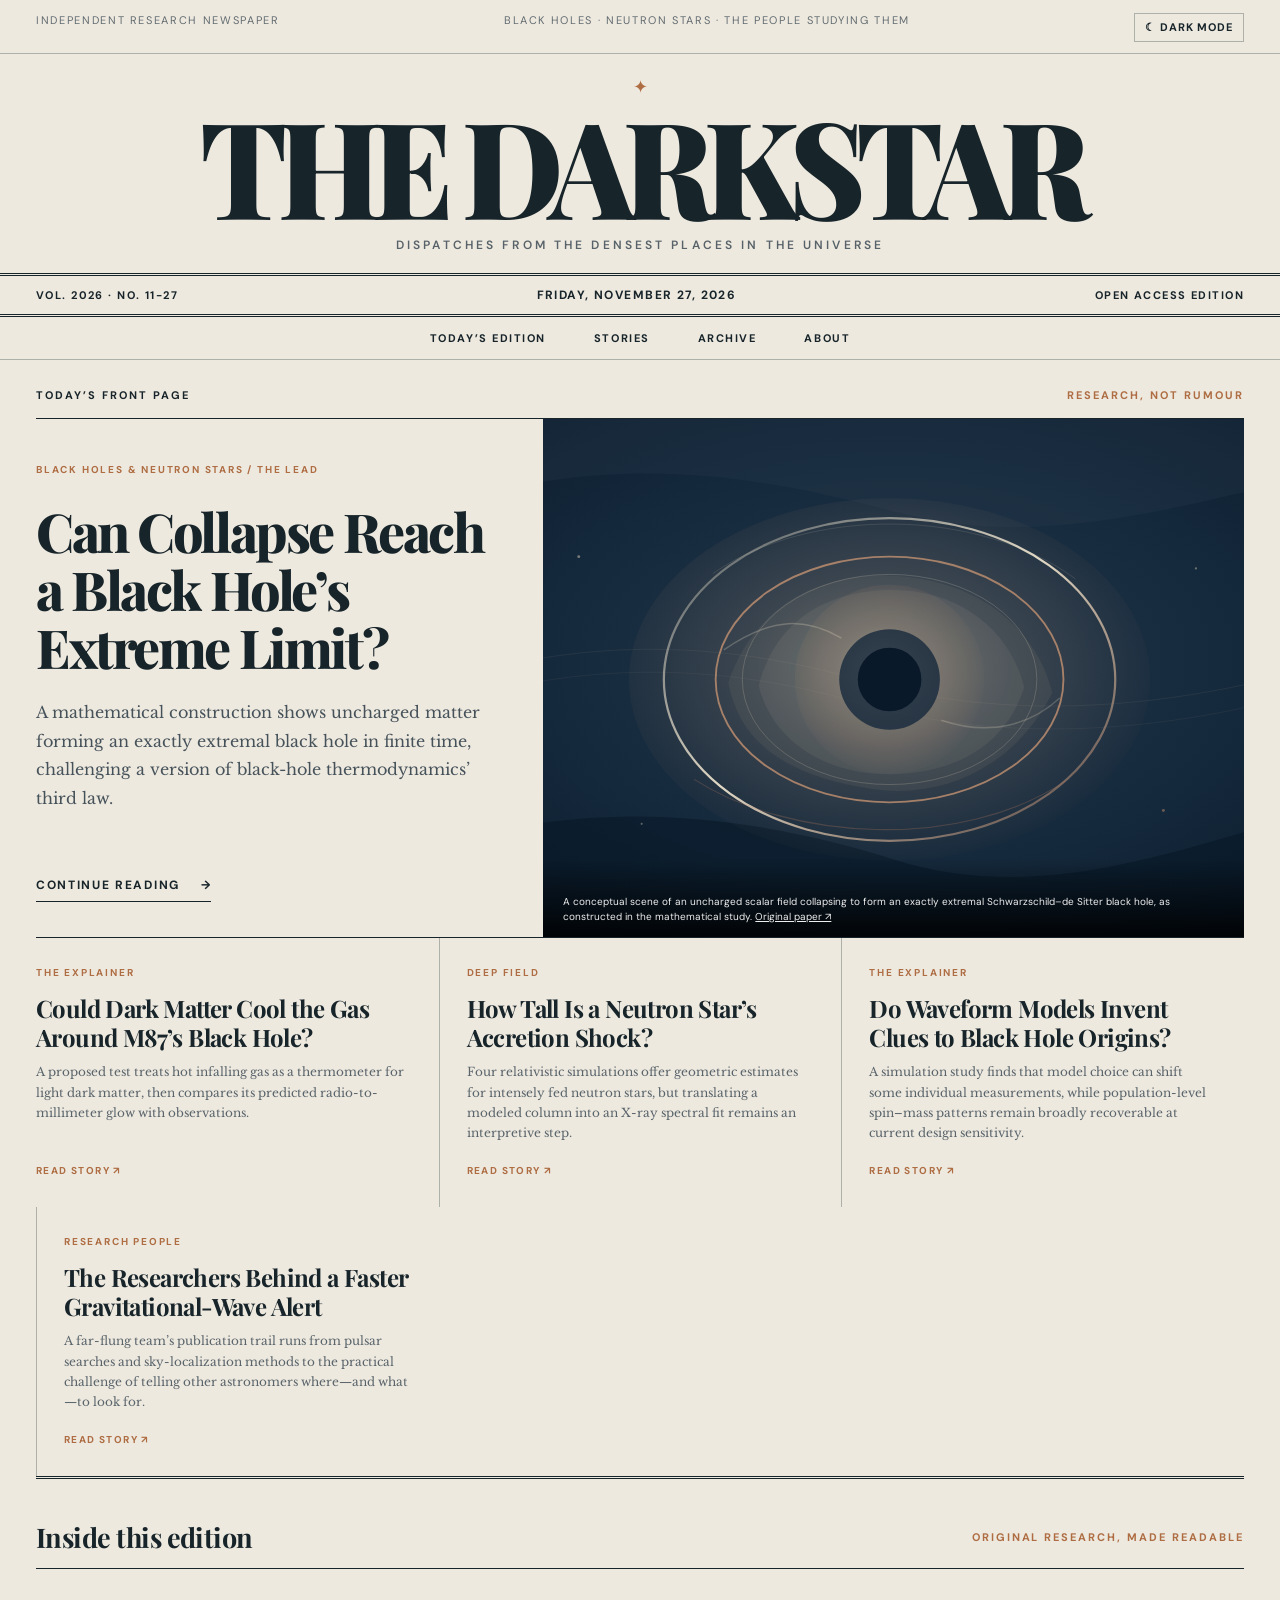
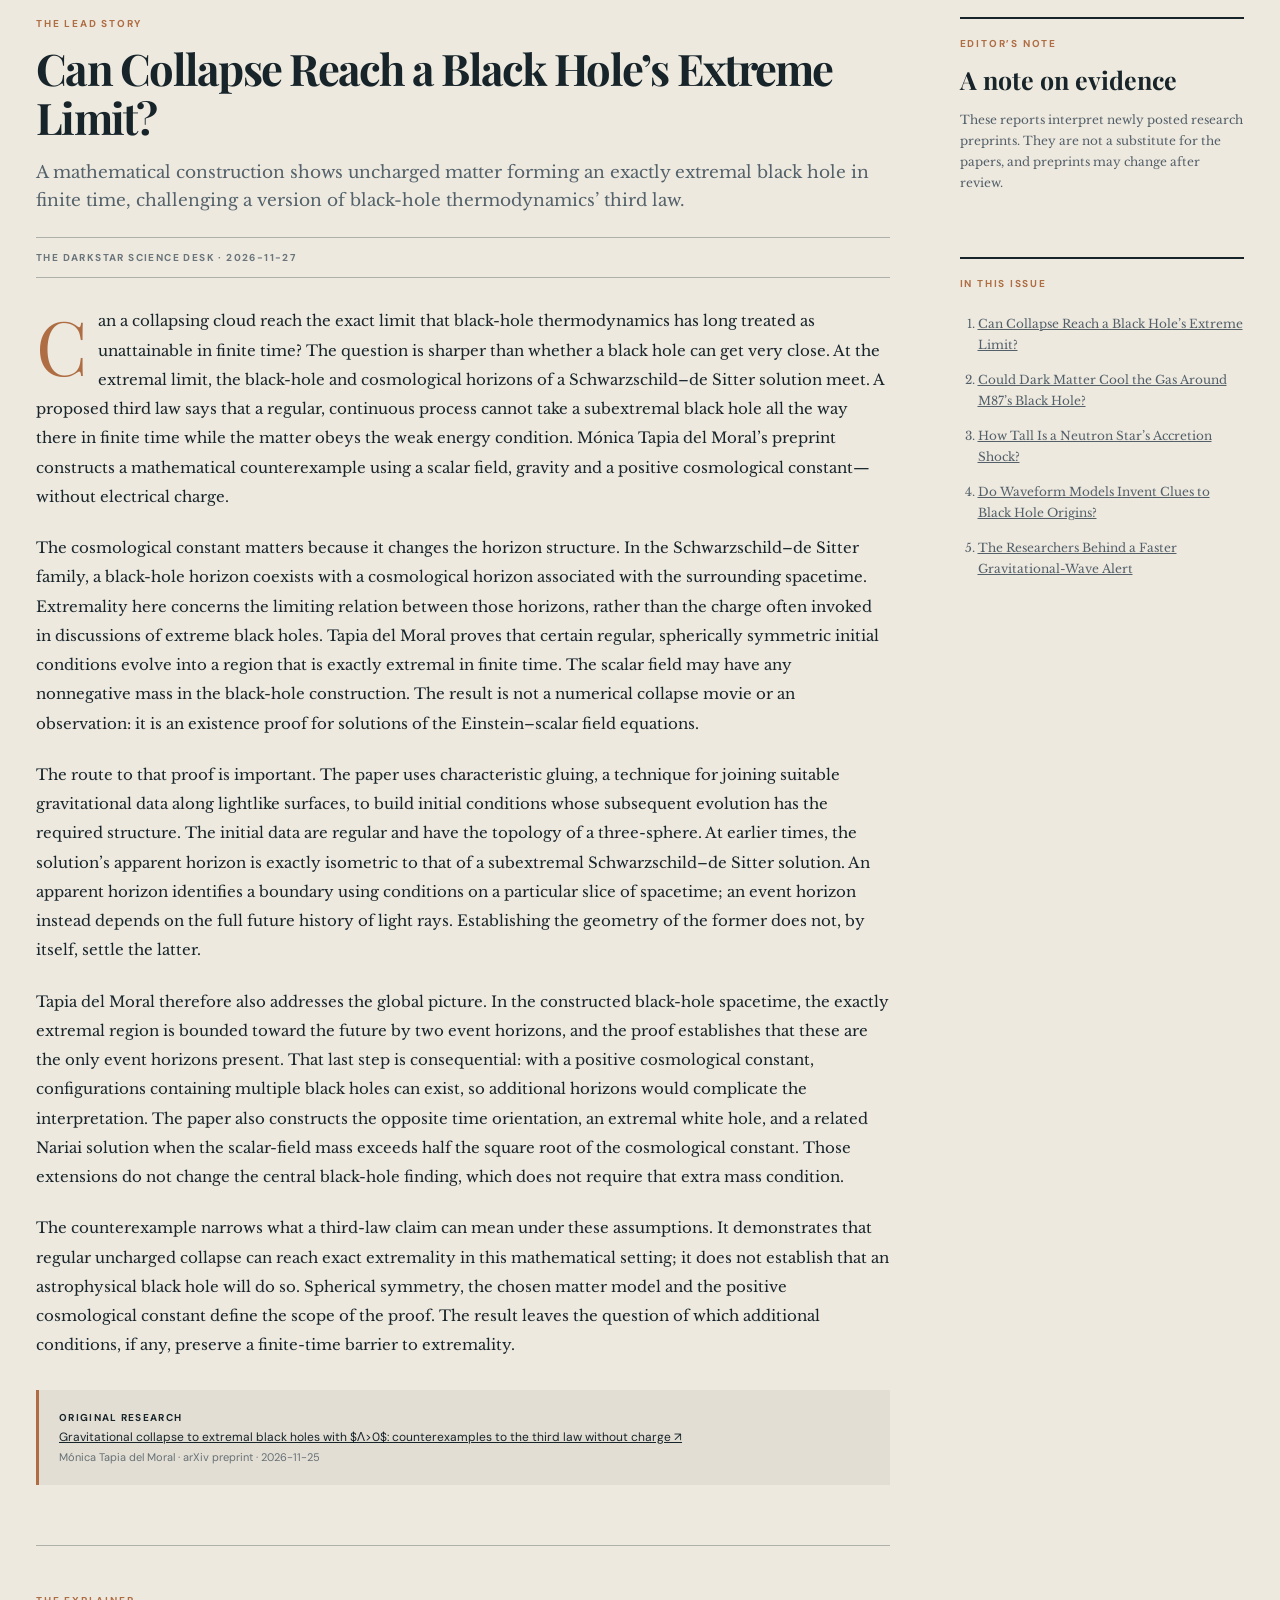
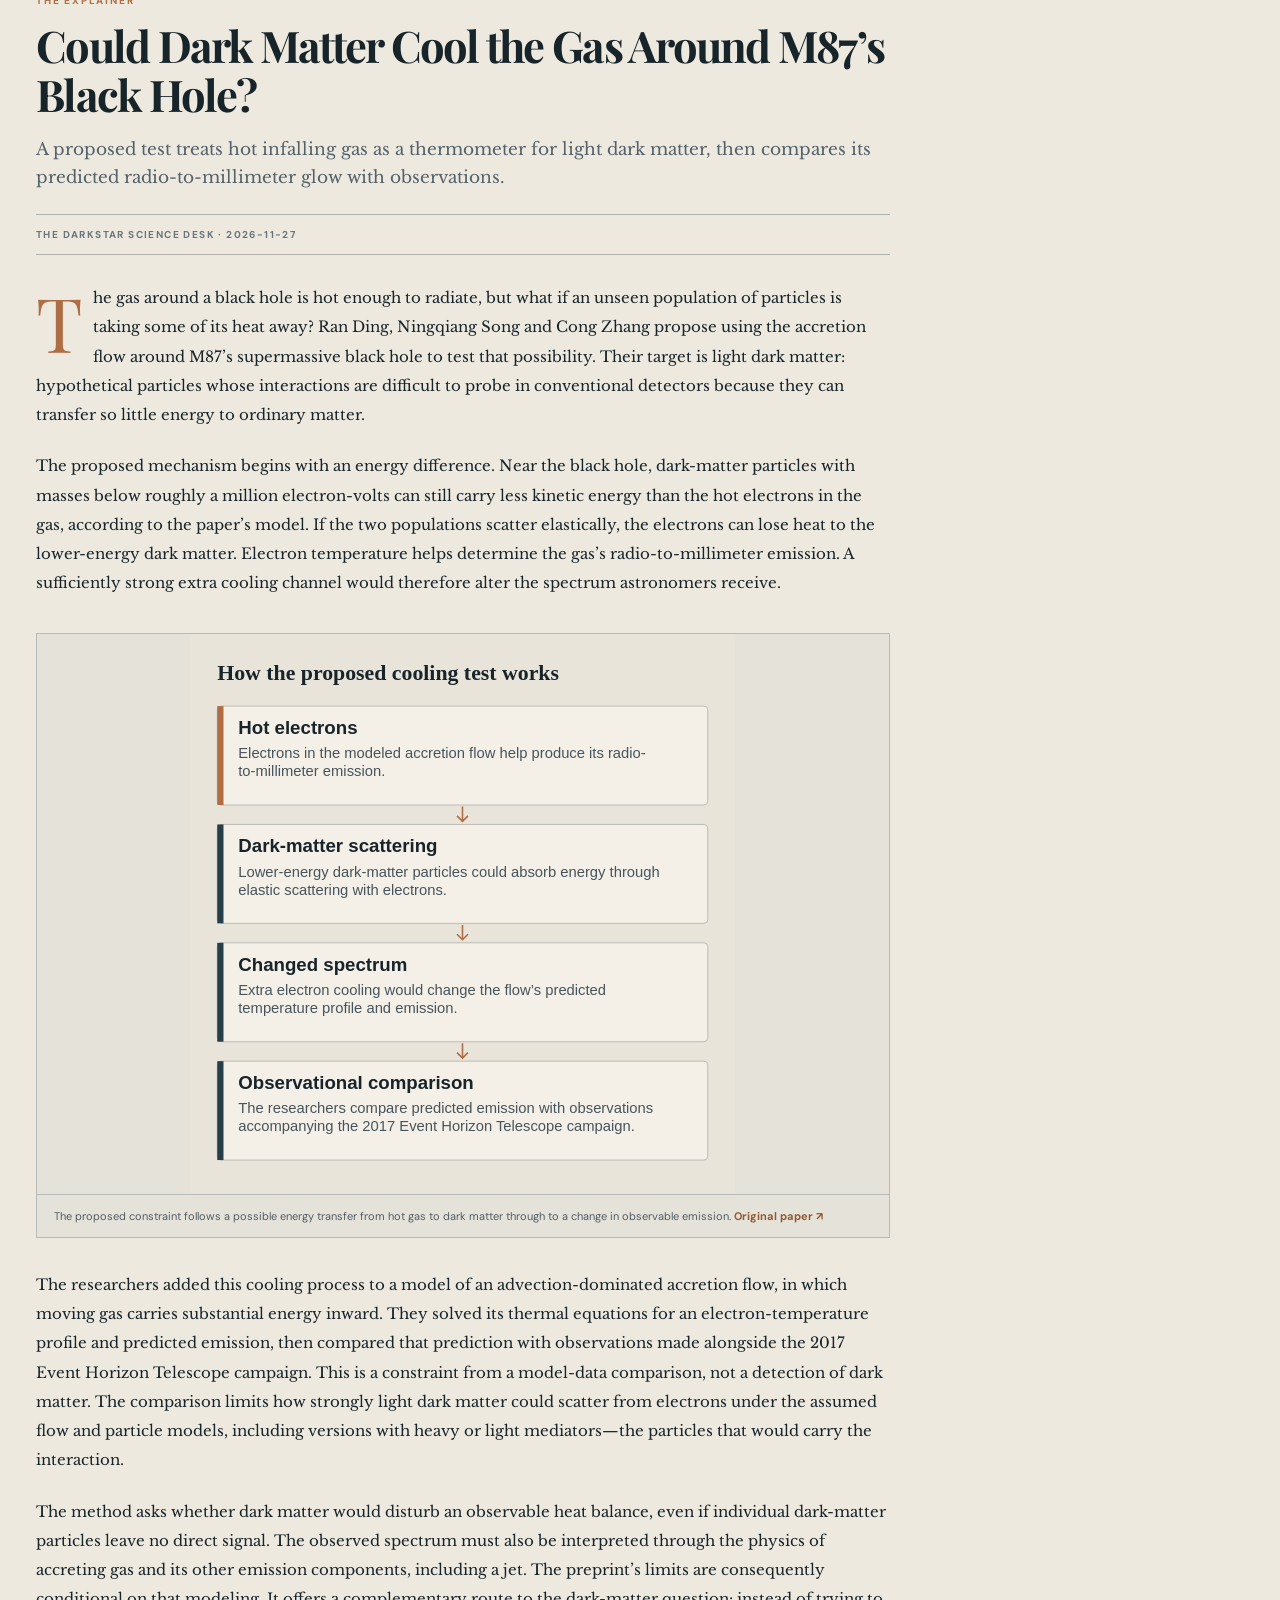
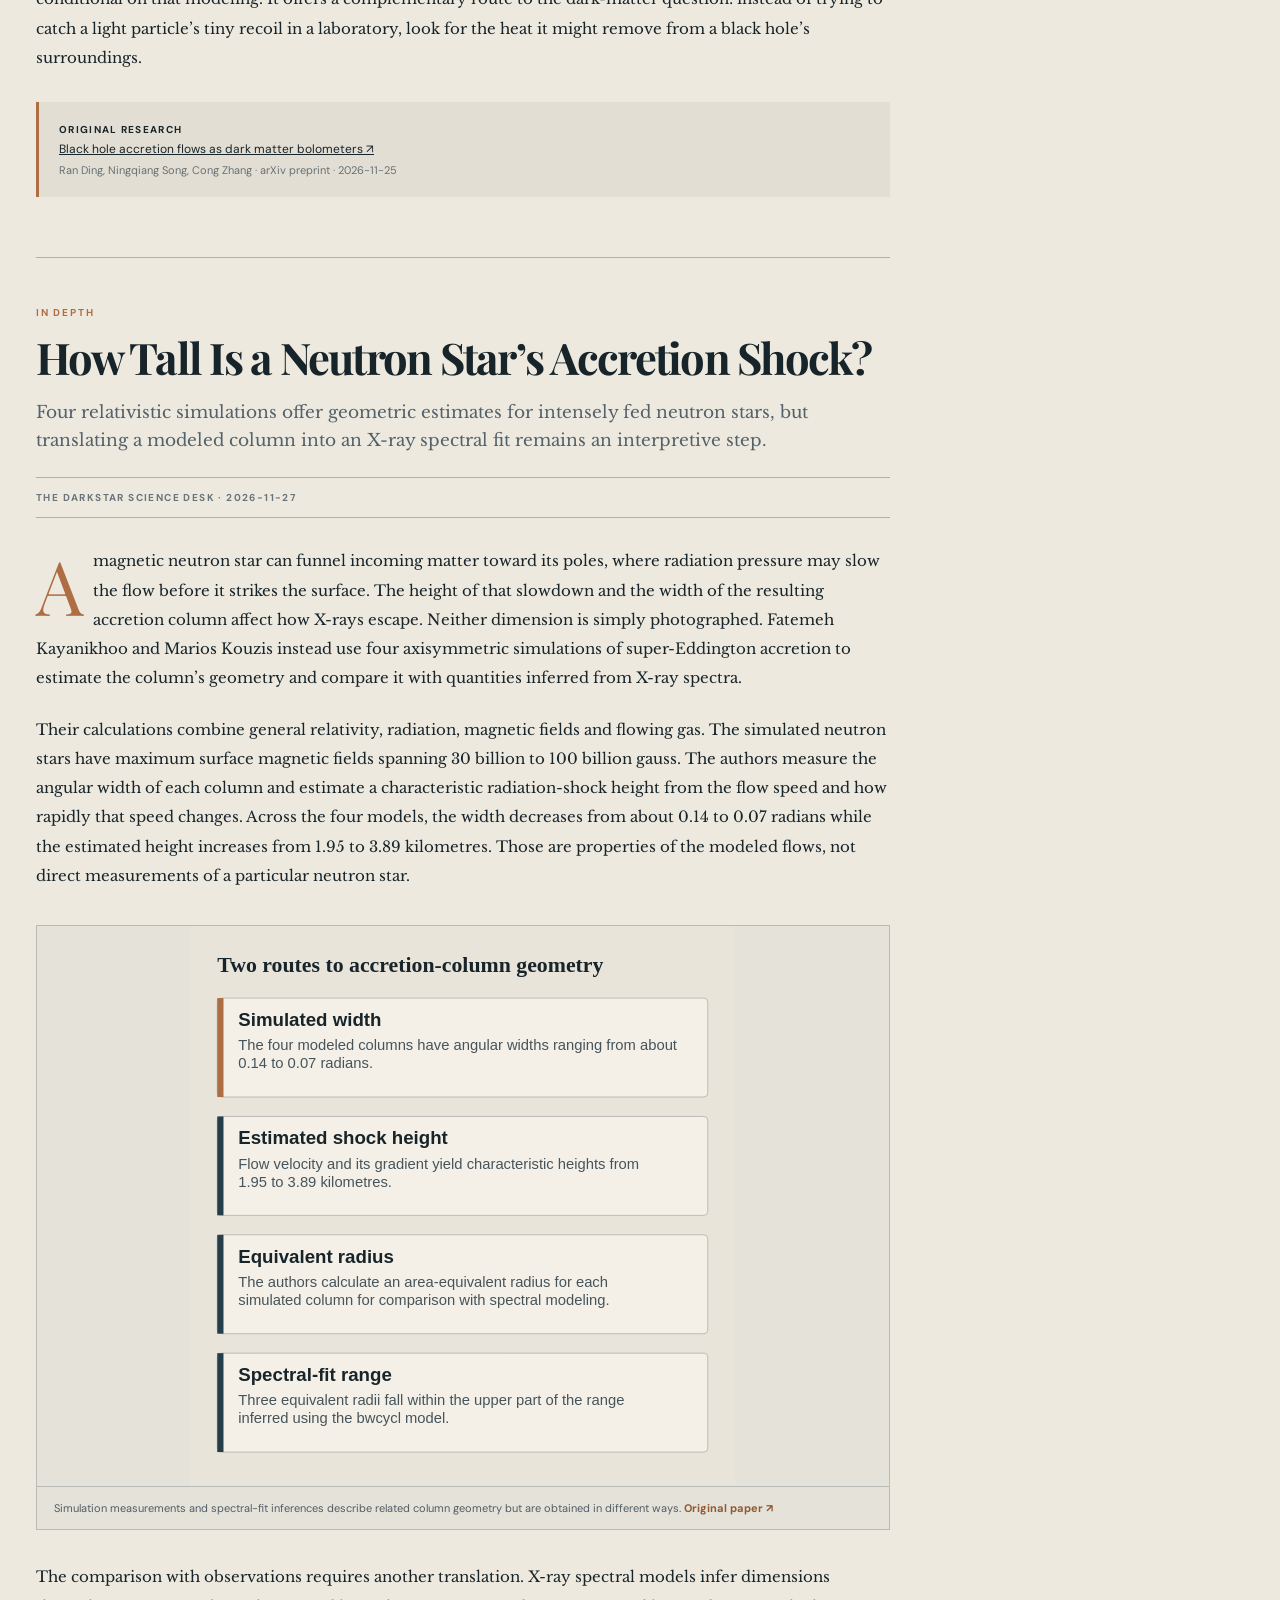
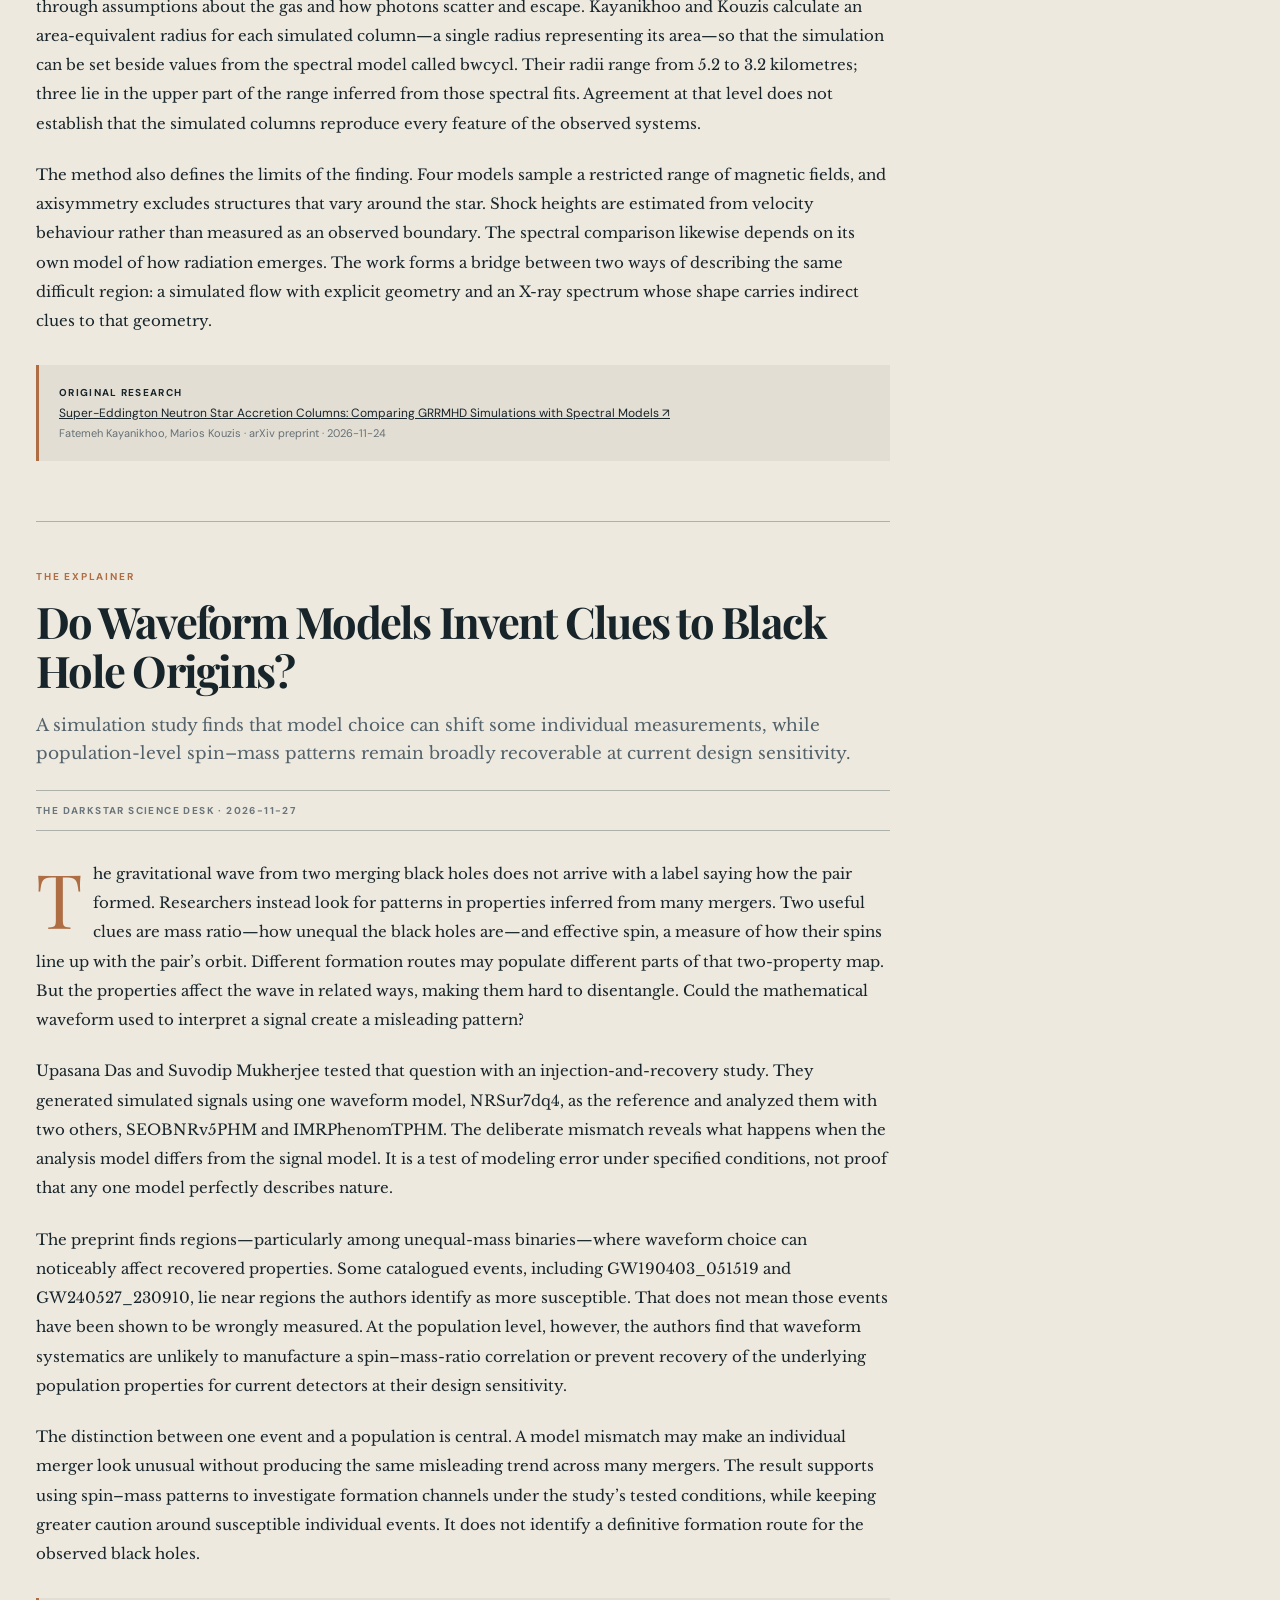
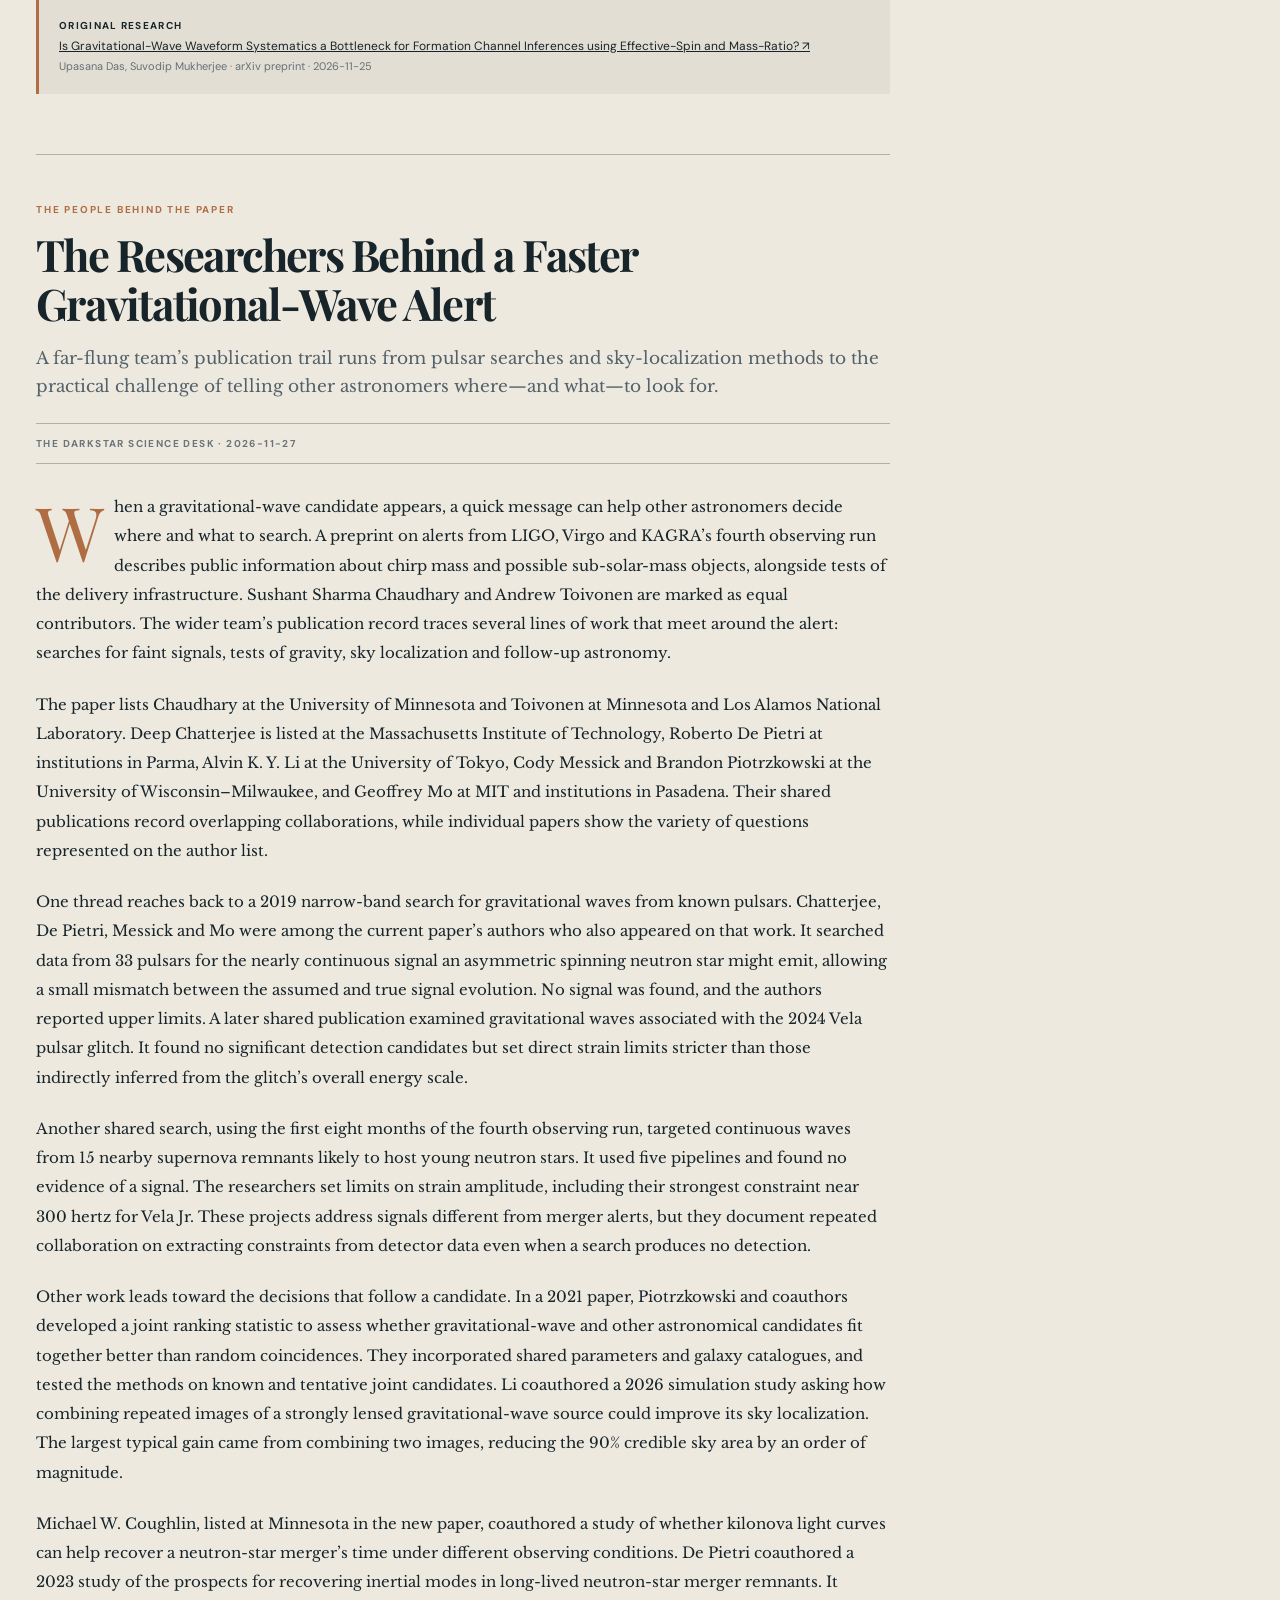
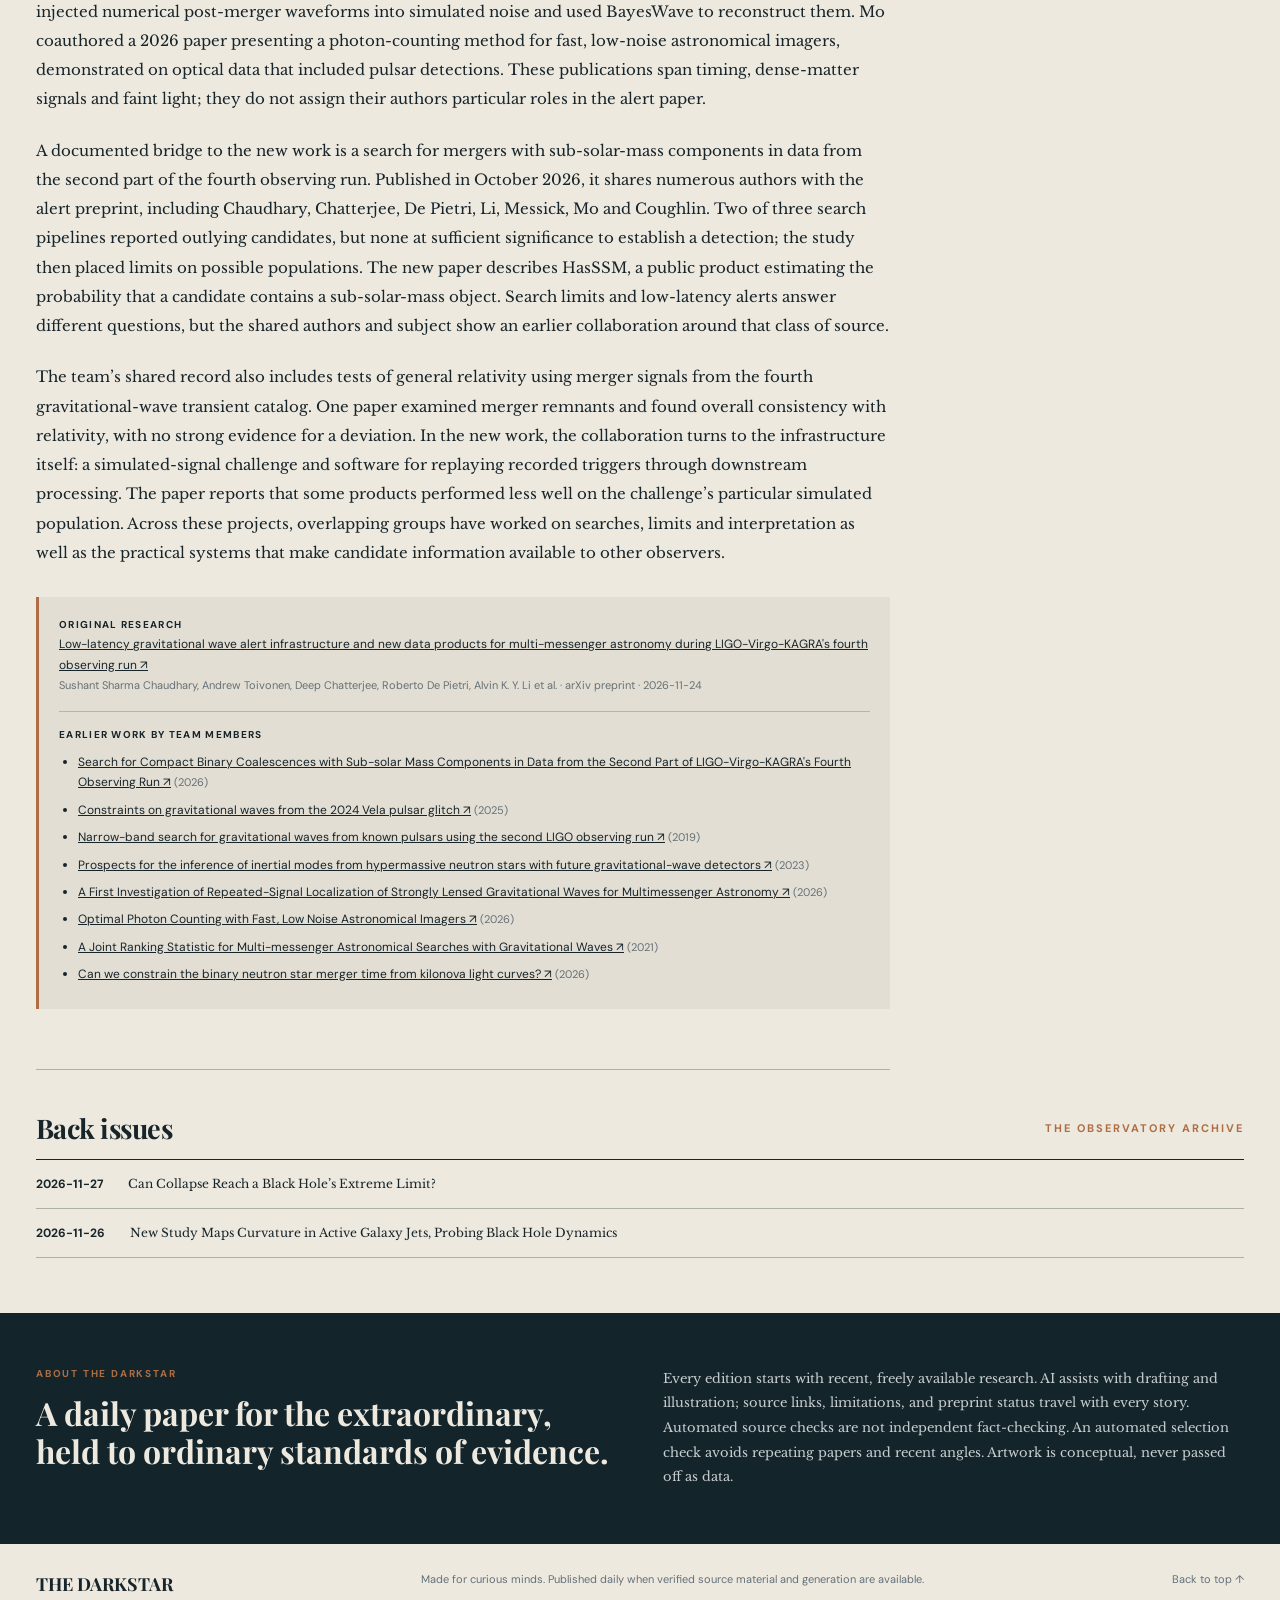
==== index.html @ 165d291f "Publish 2026-11-27" ====
<!doctype html><html lang="en"><head><meta charset="utf-8"><meta name="viewport" content="width=device-width,initial-scale=1"><meta name="theme-color" content="#eee9df"><meta name="description" content="The Darkstar: a daily research newspaper about black holes and neutron stars."><title>The Darkstar — 2026-11-27</title><script>try{if(localStorage.getItem('darkstar-theme')==='dark')document.documentElement.dataset.theme='dark'}catch(e){}</script><link rel="stylesheet" href="style.css"><script src="theme.js" defer></script></head><body>
<div class="topline"><span>Independent research newspaper</span><span>Black holes · Neutron stars · The people studying them</span><button class="theme-toggle" type="button" aria-label="Switch to dark mode" aria-pressed="false">☾ <span>Dark mode</span></button></div>
<header class="masthead" id="today"><div class="star">✦</div><div class="name">THE DARKSTAR</div><p>Dispatches from the densest places in the universe</p></header>
<div class="editionbar"><span>VOL. 2026 · NO. 11-27</span><span>Friday, November 27, 2026</span><span>OPEN ACCESS EDITION</span></div><nav><a href="#today">Today’s edition</a><a href="#stories">Stories</a><a href="#archive">Archive</a><a href="#about">About</a></nav>
<main><section class="front" aria-label="Front page"><div class="sectionlabel"><span>Today’s front page</span><span>RESEARCH, NOT RUMOUR</span></div>
<div class="leadgrid"><div class="leadcopy"><div class="eyebrow">BLACK HOLES &amp; NEUTRON STARS / THE LEAD</div><h1><a href="#story-0">Can Collapse Reach a Black Hole’s Extreme Limit?</a></h1><p class="leaddeck">A mathematical construction shows uncharged matter forming an exactly extremal black hole in finite time, challenging a version of black-hole thermodynamics’ third law.</p><a class="continue" href="#story-0">Continue reading <span>→</span></a></div><figure class="cover"><img src="assets/2026-11-27-cover.svg" alt="Conceptual illustration inspired by the lead research paper"><figcaption>A conceptual scene of an uncharged scalar field collapsing to form an exactly extremal Schwarzschild–de Sitter black hole, as constructed in the mathematical study. <a href="https://arxiv.org/abs/2611.34542">Original paper ↗</a></figcaption></figure></div>
<div class="teasers" id="stories"><a class="teaser" href="#story-1"><span class="eyebrow">The explainer</span><h3>Could Dark Matter Cool the Gas Around M87’s Black Hole?</h3><p>A proposed test treats hot infalling gas as a thermometer for light dark matter, then compares its predicted radio-to-millimeter glow with observations.</p><span class="readmore">Read story ↗</span></a><a class="teaser" href="#story-2"><span class="eyebrow">Deep field</span><h3>How Tall Is a Neutron Star’s Accretion Shock?</h3><p>Four relativistic simulations offer geometric estimates for intensely fed neutron stars, but translating a modeled column into an X-ray spectral fit remains an interpretive step.</p><span class="readmore">Read story ↗</span></a><a class="teaser" href="#story-3"><span class="eyebrow">The explainer</span><h3>Do Waveform Models Invent Clues to Black Hole Origins?</h3><p>A simulation study finds that model choice can shift some individual measurements, while population-level spin–mass patterns remain broadly recoverable at current design sensitivity.</p><span class="readmore">Read story ↗</span></a><a class="teaser" href="#story-4"><span class="eyebrow">Research people</span><h3>The Researchers Behind a Faster Gravitational-Wave Alert</h3><p>A far-flung team’s publication trail runs from pulsar searches and sky-localization methods to the practical challenge of telling other astronomers where—and what—to look for.</p><span class="readmore">Read story ↗</span></a></div></section>
<div class="rule-title"><span>Inside this edition</span><span>ORIGINAL RESEARCH, MADE READABLE</span></div>
<div class="article-layout"><div class="article-main"><article class="story" id="story-0"><div class="eyebrow">The lead story</div><h2>Can Collapse Reach a Black Hole’s Extreme Limit?</h2><p class="deck">A mathematical construction shows uncharged matter forming an exactly extremal black hole in finite time, challenging a version of black-hole thermodynamics’ third law.</p><div class="byline">THE DARKSTAR SCIENCE DESK · 2026-11-27</div><div class="prose"><p>Can a collapsing cloud reach the exact limit that black-hole thermodynamics has long treated as unattainable in finite time? The question is sharper than whether a black hole can get very close. At the extremal limit, the black-hole and cosmological horizons of a Schwarzschild–de Sitter solution meet. A proposed third law says that a regular, continuous process cannot take a subextremal black hole all the way there in finite time while the matter obeys the weak energy condition. Mónica Tapia del Moral’s preprint constructs a mathematical counterexample using a scalar field, gravity and a positive cosmological constant—without electrical charge.</p><p>The cosmological constant matters because it changes the horizon structure. In the Schwarzschild–de Sitter family, a black-hole horizon coexists with a cosmological horizon associated with the surrounding spacetime. Extremality here concerns the limiting relation between those horizons, rather than the charge often invoked in discussions of extreme black holes. Tapia del Moral proves that certain regular, spherically symmetric initial conditions evolve into a region that is exactly extremal in finite time. The scalar field may have any nonnegative mass in the black-hole construction. The result is not a numerical collapse movie or an observation: it is an existence proof for solutions of the Einstein–scalar field equations.</p><p>The route to that proof is important. The paper uses characteristic gluing, a technique for joining suitable gravitational data along lightlike surfaces, to build initial conditions whose subsequent evolution has the required structure. The initial data are regular and have the topology of a three-sphere. At earlier times, the solution’s apparent horizon is exactly isometric to that of a subextremal Schwarzschild–de Sitter solution. An apparent horizon identifies a boundary using conditions on a particular slice of spacetime; an event horizon instead depends on the full future history of light rays. Establishing the geometry of the former does not, by itself, settle the latter.</p><p>Tapia del Moral therefore also addresses the global picture. In the constructed black-hole spacetime, the exactly extremal region is bounded toward the future by two event horizons, and the proof establishes that these are the only event horizons present. That last step is consequential: with a positive cosmological constant, configurations containing multiple black holes can exist, so additional horizons would complicate the interpretation. The paper also constructs the opposite time orientation, an extremal white hole, and a related Nariai solution when the scalar-field mass exceeds half the square root of the cosmological constant. Those extensions do not change the central black-hole finding, which does not require that extra mass condition.</p><p>The counterexample narrows what a third-law claim can mean under these assumptions. It demonstrates that regular uncharged collapse can reach exact extremality in this mathematical setting; it does not establish that an astrophysical black hole will do so. Spherical symmetry, the chosen matter model and the positive cosmological constant define the scope of the proof. The result leaves the question of which additional conditions, if any, preserve a finite-time barrier to extremality.</p></div><div class="sourcebox"><strong>Original research</strong><br><a href="https://arxiv.org/abs/2611.34542" target="_blank" rel="noopener noreferrer">Gravitational collapse to extremal black holes with $Λ&gt;0$: counterexamples to the third law without charge ↗</a><br><span>Mónica Tapia del Moral · arXiv preprint · 2026-11-25</span></div></article><article class="story" id="story-1"><div class="eyebrow">The explainer</div><h2>Could Dark Matter Cool the Gas Around M87’s Black Hole?</h2><p class="deck">A proposed test treats hot infalling gas as a thermometer for light dark matter, then compares its predicted radio-to-millimeter glow with observations.</p><div class="byline">THE DARKSTAR SCIENCE DESK · 2026-11-27</div><div class="prose"><p>The gas around a black hole is hot enough to radiate, but what if an unseen population of particles is taking some of its heat away? Ran Ding, Ningqiang Song and Cong Zhang propose using the accretion flow around M87’s supermassive black hole to test that possibility. Their target is light dark matter: hypothetical particles whose interactions are difficult to probe in conventional detectors because they can transfer so little energy to ordinary matter.</p><p>The proposed mechanism begins with an energy difference. Near the black hole, dark-matter particles with masses below roughly a million electron-volts can still carry less kinetic energy than the hot electrons in the gas, according to the paper’s model. If the two populations scatter elastically, the electrons can lose heat to the lower-energy dark matter. Electron temperature helps determine the gas’s radio-to-millimeter emission. A sufficiently strong extra cooling channel would therefore alter the spectrum astronomers receive.</p><figure class="research-visual"><a href="assets/2026-11-27-story-1.svg" target="_blank" rel="noopener noreferrer" aria-label="Open diagram at full size"><img loading="lazy" src="assets/2026-11-27-story-1.svg" alt="Four-step flow from hot accretion-flow electrons through possible dark-matter scattering and altered emission to comparison with observations."></a><div class="visual-mobile"><h3>How the proposed cooling test works</h3><ol><li><strong>Hot electrons</strong><span>Electrons in the modeled accretion flow help produce its radio-to-millimeter emission.</span></li><li><strong>Dark-matter scattering</strong><span>Lower-energy dark-matter particles could absorb energy through elastic scattering with electrons.</span></li><li><strong>Changed spectrum</strong><span>Extra electron cooling would change the flow’s predicted temperature profile and emission.</span></li><li><strong>Observational comparison</strong><span>The researchers compare predicted emission with observations accompanying the 2017 Event Horizon Telescope campaign.</span></li></ol></div><figcaption>The proposed constraint follows a possible energy transfer from hot gas to dark matter through to a change in observable emission. <a href="https://arxiv.org/html/2611.34172" target="_blank" rel="noopener noreferrer">Original paper ↗</a></figcaption></figure><p>The researchers added this cooling process to a model of an advection-dominated accretion flow, in which moving gas carries substantial energy inward. They solved its thermal equations for an electron-temperature profile and predicted emission, then compared that prediction with observations made alongside the 2017 Event Horizon Telescope campaign. This is a constraint from a model-data comparison, not a detection of dark matter. The comparison limits how strongly light dark matter could scatter from electrons under the assumed flow and particle models, including versions with heavy or light mediators—the particles that would carry the interaction.</p><p>The method asks whether dark matter would disturb an observable heat balance, even if individual dark-matter particles leave no direct signal. The observed spectrum must also be interpreted through the physics of accreting gas and its other emission components, including a jet. The preprint’s limits are consequently conditional on that modeling. It offers a complementary route to the dark-matter question: instead of trying to catch a light particle’s tiny recoil in a laboratory, look for the heat it might remove from a black hole’s surroundings.</p></div><div class="sourcebox"><strong>Original research</strong><br><a href="https://arxiv.org/html/2611.34172" target="_blank" rel="noopener noreferrer">Black hole accretion flows as dark matter bolometers ↗</a><br><span>Ran Ding, Ningqiang Song, Cong Zhang · arXiv preprint · 2026-11-25</span></div></article><article class="story" id="story-2"><div class="eyebrow">In depth</div><h2>How Tall Is a Neutron Star’s Accretion Shock?</h2><p class="deck">Four relativistic simulations offer geometric estimates for intensely fed neutron stars, but translating a modeled column into an X-ray spectral fit remains an interpretive step.</p><div class="byline">THE DARKSTAR SCIENCE DESK · 2026-11-27</div><div class="prose"><p>A magnetic neutron star can funnel incoming matter toward its poles, where radiation pressure may slow the flow before it strikes the surface. The height of that slowdown and the width of the resulting accretion column affect how X-rays escape. Neither dimension is simply photographed. Fatemeh Kayanikhoo and Marios Kouzis instead use four axisymmetric simulations of super-Eddington accretion to estimate the column’s geometry and compare it with quantities inferred from X-ray spectra.</p><p>Their calculations combine general relativity, radiation, magnetic fields and flowing gas. The simulated neutron stars have maximum surface magnetic fields spanning 30 billion to 100 billion gauss. The authors measure the angular width of each column and estimate a characteristic radiation-shock height from the flow speed and how rapidly that speed changes. Across the four models, the width decreases from about 0.14 to 0.07 radians while the estimated height increases from 1.95 to 3.89 kilometres. Those are properties of the modeled flows, not direct measurements of a particular neutron star.</p><figure class="research-visual"><a href="assets/2026-11-27-story-2.svg" target="_blank" rel="noopener noreferrer" aria-label="Open diagram at full size"><img loading="lazy" src="assets/2026-11-27-story-2.svg" alt="Comparison of simulated column width, velocity-based shock-height estimates, area-equivalent radii and radii inferred from X-ray spectral fits."></a><div class="visual-mobile"><h3>Two routes to accretion-column geometry</h3><ol><li><strong>Simulated width</strong><span>The four modeled columns have angular widths ranging from about 0.14 to 0.07 radians.</span></li><li><strong>Estimated shock height</strong><span>Flow velocity and its gradient yield characteristic heights from 1.95 to 3.89 kilometres.</span></li><li><strong>Equivalent radius</strong><span>The authors calculate an area-equivalent radius for each simulated column for comparison with spectral modeling.</span></li><li><strong>Spectral-fit range</strong><span>Three equivalent radii fall within the upper part of the range inferred using the bwcycl model.</span></li></ol></div><figcaption>Simulation measurements and spectral-fit inferences describe related column geometry but are obtained in different ways. <a href="https://arxiv.org/html/2611.32865" target="_blank" rel="noopener noreferrer">Original paper ↗</a></figcaption></figure><p>The comparison with observations requires another translation. X-ray spectral models infer dimensions through assumptions about the gas and how photons scatter and escape. Kayanikhoo and Kouzis calculate an area-equivalent radius for each simulated column—a single radius representing its area—so that the simulation can be set beside values from the spectral model called bwcycl. Their radii range from 5.2 to 3.2 kilometres; three lie in the upper part of the range inferred from those spectral fits. Agreement at that level does not establish that the simulated columns reproduce every feature of the observed systems.</p><p>The method also defines the limits of the finding. Four models sample a restricted range of magnetic fields, and axisymmetry excludes structures that vary around the star. Shock heights are estimated from velocity behaviour rather than measured as an observed boundary. The spectral comparison likewise depends on its own model of how radiation emerges. The work forms a bridge between two ways of describing the same difficult region: a simulated flow with explicit geometry and an X-ray spectrum whose shape carries indirect clues to that geometry.</p></div><div class="sourcebox"><strong>Original research</strong><br><a href="https://arxiv.org/html/2611.32865" target="_blank" rel="noopener noreferrer">Super-Eddington Neutron Star Accretion Columns: Comparing GRRMHD Simulations with Spectral Models ↗</a><br><span>Fatemeh Kayanikhoo, Marios Kouzis · arXiv preprint · 2026-11-24</span></div></article><article class="story" id="story-3"><div class="eyebrow">The explainer</div><h2>Do Waveform Models Invent Clues to Black Hole Origins?</h2><p class="deck">A simulation study finds that model choice can shift some individual measurements, while population-level spin–mass patterns remain broadly recoverable at current design sensitivity.</p><div class="byline">THE DARKSTAR SCIENCE DESK · 2026-11-27</div><div class="prose"><p>The gravitational wave from two merging black holes does not arrive with a label saying how the pair formed. Researchers instead look for patterns in properties inferred from many mergers. Two useful clues are mass ratio—how unequal the black holes are—and effective spin, a measure of how their spins line up with the pair’s orbit. Different formation routes may populate different parts of that two-property map. But the properties affect the wave in related ways, making them hard to disentangle. Could the mathematical waveform used to interpret a signal create a misleading pattern?</p><p>Upasana Das and Suvodip Mukherjee tested that question with an injection-and-recovery study. They generated simulated signals using one waveform model, NRSur7dq4, as the reference and analyzed them with two others, SEOBNRv5PHM and IMRPhenomTPHM. The deliberate mismatch reveals what happens when the analysis model differs from the signal model. It is a test of modeling error under specified conditions, not proof that any one model perfectly describes nature.</p><p>The preprint finds regions—particularly among unequal-mass binaries—where waveform choice can noticeably affect recovered properties. Some catalogued events, including GW190403_051519 and GW240527_230910, lie near regions the authors identify as more susceptible. That does not mean those events have been shown to be wrongly measured. At the population level, however, the authors find that waveform systematics are unlikely to manufacture a spin–mass-ratio correlation or prevent recovery of the underlying population properties for current detectors at their design sensitivity.</p><p>The distinction between one event and a population is central. A model mismatch may make an individual merger look unusual without producing the same misleading trend across many mergers. The result supports using spin–mass patterns to investigate formation channels under the study’s tested conditions, while keeping greater caution around susceptible individual events. It does not identify a definitive formation route for the observed black holes.</p></div><div class="sourcebox"><strong>Original research</strong><br><a href="https://arxiv.org/html/2611.34731" target="_blank" rel="noopener noreferrer">Is Gravitational-Wave Waveform Systematics a Bottleneck for Formation Channel Inferences using Effective-Spin and Mass-Ratio? ↗</a><br><span>Upasana Das, Suvodip Mukherjee · arXiv preprint · 2026-11-25</span></div></article><article class="story" id="story-4"><div class="eyebrow">The people behind the paper</div><h2>The Researchers Behind a Faster Gravitational-Wave Alert</h2><p class="deck">A far-flung team’s publication trail runs from pulsar searches and sky-localization methods to the practical challenge of telling other astronomers where—and what—to look for.</p><div class="byline">THE DARKSTAR SCIENCE DESK · 2026-11-27</div><div class="prose"><p>When a gravitational-wave candidate appears, a quick message can help other astronomers decide where and what to search. A preprint on alerts from LIGO, Virgo and KAGRA’s fourth observing run describes public information about chirp mass and possible sub-solar-mass objects, alongside tests of the delivery infrastructure. Sushant Sharma Chaudhary and Andrew Toivonen are marked as equal contributors. The wider team’s publication record traces several lines of work that meet around the alert: searches for faint signals, tests of gravity, sky localization and follow-up astronomy.</p><p>The paper lists Chaudhary at the University of Minnesota and Toivonen at Minnesota and Los Alamos National Laboratory. Deep Chatterjee is listed at the Massachusetts Institute of Technology, Roberto De Pietri at institutions in Parma, Alvin K. Y. Li at the University of Tokyo, Cody Messick and Brandon Piotrzkowski at the University of Wisconsin–Milwaukee, and Geoffrey Mo at MIT and institutions in Pasadena. Their shared publications record overlapping collaborations, while individual papers show the variety of questions represented on the author list.</p><p>One thread reaches back to a 2019 narrow-band search for gravitational waves from known pulsars. Chatterjee, De Pietri, Messick and Mo were among the current paper’s authors who also appeared on that work. It searched data from 33 pulsars for the nearly continuous signal an asymmetric spinning neutron star might emit, allowing a small mismatch between the assumed and true signal evolution. No signal was found, and the authors reported upper limits. A later shared publication examined gravitational waves associated with the 2024 Vela pulsar glitch. It found no significant detection candidates but set direct strain limits stricter than those indirectly inferred from the glitch’s overall energy scale.</p><p>Another shared search, using the first eight months of the fourth observing run, targeted continuous waves from 15 nearby supernova remnants likely to host young neutron stars. It used five pipelines and found no evidence of a signal. The researchers set limits on strain amplitude, including their strongest constraint near 300 hertz for Vela Jr. These projects address signals different from merger alerts, but they document repeated collaboration on extracting constraints from detector data even when a search produces no detection.</p><p>Other work leads toward the decisions that follow a candidate. In a 2021 paper, Piotrzkowski and coauthors developed a joint ranking statistic to assess whether gravitational-wave and other astronomical candidates fit together better than random coincidences. They incorporated shared parameters and galaxy catalogues, and tested the methods on known and tentative joint candidates. Li coauthored a 2026 simulation study asking how combining repeated images of a strongly lensed gravitational-wave source could improve its sky localization. The largest typical gain came from combining two images, reducing the 90% credible sky area by an order of magnitude.</p><p>Michael W. Coughlin, listed at Minnesota in the new paper, coauthored a study of whether kilonova light curves can help recover a neutron-star merger’s time under different observing conditions. De Pietri coauthored a 2023 study of the prospects for recovering inertial modes in long-lived neutron-star merger remnants. It injected numerical post-merger waveforms into simulated noise and used BayesWave to reconstruct them. Mo coauthored a 2026 paper presenting a photon-counting method for fast, low-noise astronomical imagers, demonstrated on optical data that included pulsar detections. These publications span timing, dense-matter signals and faint light; they do not assign their authors particular roles in the alert paper.</p><p>A documented bridge to the new work is a search for mergers with sub-solar-mass components in data from the second part of the fourth observing run. Published in October 2026, it shares numerous authors with the alert preprint, including Chaudhary, Chatterjee, De Pietri, Li, Messick, Mo and Coughlin. Two of three search pipelines reported outlying candidates, but none at sufficient significance to establish a detection; the study then placed limits on possible populations. The new paper describes HasSSM, a public product estimating the probability that a candidate contains a sub-solar-mass object. Search limits and low-latency alerts answer different questions, but the shared authors and subject show an earlier collaboration around that class of source.</p><p>The team’s shared record also includes tests of general relativity using merger signals from the fourth gravitational-wave transient catalog. One paper examined merger remnants and found overall consistency with relativity, with no strong evidence for a deviation. In the new work, the collaboration turns to the infrastructure itself: a simulated-signal challenge and software for replaying recorded triggers through downstream processing. The paper reports that some products performed less well on the challenge’s particular simulated population. Across these projects, overlapping groups have worked on searches, limits and interpretation as well as the practical systems that make candidate information available to other observers.</p></div><div class="sourcebox"><strong>Original research</strong><br><a href="https://arxiv.org/html/2611.33434" target="_blank" rel="noopener noreferrer">Low-latency gravitational wave alert infrastructure and new data products for multi-messenger astronomy during LIGO-Virgo-KAGRA&#x27;s fourth observing run ↗</a><br><span>Sushant Sharma Chaudhary, Andrew Toivonen, Deep Chatterjee, Roberto De Pietri, Alvin K. Y. Li et al. · arXiv preprint · 2026-11-24</span><div class="earlier-research"><strong>Earlier work by team members</strong><ul><li><a href="https://arxiv.org/html/2610.20276" target="_blank" rel="noopener noreferrer">Search for Compact Binary Coalescences with Sub-solar Mass Components in Data from the Second Part of LIGO-Virgo-KAGRA&#x27;s Fourth Observing Run ↗</a> <span>(2026)</span></li><li><a href="https://arxiv.org/html/2512.17990" target="_blank" rel="noopener noreferrer">Constraints on gravitational waves from the 2024 Vela pulsar glitch ↗</a> <span>(2025)</span></li><li><a href="https://arxiv.org/html/1902.08442" target="_blank" rel="noopener noreferrer">Narrow-band search for gravitational waves from known pulsars using the second LIGO observing run ↗</a> <span>(2019)</span></li><li><a href="https://arxiv.org/html/2302.04553" target="_blank" rel="noopener noreferrer">Prospects for the inference of inertial modes from hypermassive neutron stars with future gravitational-wave detectors ↗</a> <span>(2023)</span></li><li><a href="https://arxiv.org/html/2604.16561" target="_blank" rel="noopener noreferrer">A First Investigation of Repeated-Signal Localization of Strongly Lensed Gravitational Waves for Multimessenger Astronomy ↗</a> <span>(2026)</span></li><li><a href="https://arxiv.org/html/2610.07137" target="_blank" rel="noopener noreferrer">Optimal Photon Counting with Fast, Low Noise Astronomical Imagers ↗</a> <span>(2026)</span></li><li><a href="https://arxiv.org/html/2111.12814" target="_blank" rel="noopener noreferrer">A Joint Ranking Statistic for Multi-messenger Astronomical Searches with Gravitational Waves ↗</a> <span>(2021)</span></li><li><a href="https://arxiv.org/html/2610.28775" target="_blank" rel="noopener noreferrer">Can we constrain the binary neutron star merger time from kilonova light curves? ↗</a> <span>(2026)</span></li></ul></div></div></article></div><aside><div class="aside-box"><div class="eyebrow">EDITOR’S NOTE</div><h3>A note on evidence</h3><p>These reports interpret newly posted research preprints. They are not a substitute for the papers, and preprints may change after review.</p></div><div class="aside-box"><div class="eyebrow">IN THIS ISSUE</div><ol><li><a href="#story-0">Can Collapse Reach a Black Hole’s Extreme Limit?</a></li><li><a href="#story-1">Could Dark Matter Cool the Gas Around M87’s Black Hole?</a></li><li><a href="#story-2">How Tall Is a Neutron Star’s Accretion Shock?</a></li><li><a href="#story-3">Do Waveform Models Invent Clues to Black Hole Origins?</a></li><li><a href="#story-4">The Researchers Behind a Faster Gravitational-Wave Alert</a></li></ol></div></aside></div>
<section class="archive" id="archive"><div class="rule-title"><span>Back issues</span><span>THE OBSERVATORY ARCHIVE</span></div><ul><li><a href="issues/2026-11-27/">2026-11-27 <span>Can Collapse Reach a Black Hole’s Extreme Limit?</span></a></li><li><a href="issues/2026-11-26/">2026-11-26 <span>New Study Maps Curvature in Active Galaxy Jets, Probing Black Hole Dynamics</span></a></li></ul></section>
<section class="about" id="about"><div><div class="eyebrow">ABOUT THE DARKSTAR</div><h2>A daily paper for the extraordinary, held to ordinary standards of evidence.</h2></div><p>Every edition starts with recent, freely available research. AI assists with drafting and illustration; source links, limitations, and preprint status travel with every story. Automated source checks are not independent fact-checking. An automated selection check avoids repeating papers and recent angles. Artwork is conceptual, never passed off as data.</p></section></main>
<footer><strong>THE DARKSTAR</strong><span>Made for curious minds. Published daily when verified source material and generation are available.</span><a href="#today">Back to top ↑</a></footer></body></html>
---- style.css ----
@import url('https://fonts.googleapis.com/css2?family=DM+Sans:wght@400;500;600;700&family=Libre+Baskerville:wght@400;700&family=Playfair+Display:wght@400;600;700;800;900&display=swap');
:root{--paper:#eee9df;--ink:#17242a;--muted:#687077;--accent:#ae6d43;--line:#aeb0aa;--dark:#14242b}*{box-sizing:border-box}html{scroll-behavior:smooth}body{margin:0;background:var(--paper);color:var(--ink);font-family:'Libre Baskerville',Georgia,serif}a{color:inherit}a:hover{color:var(--accent)}.topline,.editionbar,nav,.sectionlabel,.eyebrow,.byline,.readmore,.rule-title,footer,.sourcebox,.cover figcaption{font-family:'DM Sans',Arial,sans-serif}.topline{max-width:1340px;margin:auto;padding:13px 36px 11px;display:flex;justify-content:space-between;border-bottom:1px solid var(--line);font-size:11px;text-transform:uppercase;letter-spacing:.15em;color:#626c70}.masthead{text-align:center;padding:24px 20px 20px}.masthead .star{font-size:18px;color:var(--accent);line-height:1}.name{font-family:'Playfair Display',Georgia,serif;font-size:clamp(3.9rem,10.5vw,9.8rem);font-weight:900;letter-spacing:-.075em;line-height:1.03;white-space:nowrap;transform:scaleX(.93)}.masthead p{font-family:'DM Sans',Arial,sans-serif;font-weight:600;font-size:12px;letter-spacing:.26em;text-transform:uppercase;margin:2px 0 0;color:#576269}.editionbar{max-width:1340px;margin:auto;border-top:3px double var(--ink);border-bottom:3px double var(--ink);padding:11px 36px;display:flex;justify-content:space-between;align-items:center;font-size:11px;font-weight:700;letter-spacing:.13em;text-transform:uppercase}.editionbar span:nth-child(2){font-size:12px}nav{max-width:1340px;margin:auto;display:flex;justify-content:center;gap:48px;padding:14px 20px;border-bottom:1px solid var(--line);font-size:11px;font-weight:700;letter-spacing:.14em;text-transform:uppercase}nav a{text-decoration:none}main{max-width:1340px;margin:auto;padding:0 36px}.sectionlabel,.rule-title{display:flex;align-items:center;justify-content:space-between;text-transform:uppercase;font-size:11px;font-weight:700;letter-spacing:.18em}.sectionlabel{padding:28px 0 16px}.sectionlabel span:last-child,.rule-title span:last-child{color:var(--accent)}.leadgrid{display:grid;grid-template-columns:42% 58%;border-top:1px solid var(--ink);border-bottom:1px solid var(--ink);min-height:520px}.leadcopy{padding:44px 34px 35px 0;display:flex;flex-direction:column;align-items:flex-start}.eyebrow{color:var(--accent);font-size:10px;letter-spacing:.18em;text-transform:uppercase;font-weight:700}.leadcopy h1{font-family:'Playfair Display',Georgia,serif;font-weight:800;font-size:clamp(2.5rem,4.2vw,4.7rem);letter-spacing:-.045em;line-height:1.08;margin:26px 0 22px}.leadcopy h1 a{text-decoration:none}.leaddeck{font-size:16px;line-height:1.8;color:#46525a;margin:0 0 27px}.continue{font-family:'DM Sans',Arial,sans-serif;font-size:12px;text-transform:uppercase;letter-spacing:.14em;text-decoration:none;font-weight:700;border-bottom:1px solid var(--ink);padding-bottom:8px;margin-top:auto}.continue span{margin-left:16px}.cover{margin:0;position:relative;min-height:500px;background:#182b35;overflow:hidden}.cover img{display:block;width:100%;height:100%;object-fit:cover;position:absolute;inset:0}.cover figcaption{position:absolute;bottom:0;left:0;right:0;background:linear-gradient(transparent,rgba(0,0,0,.85));color:#eee;padding:36px 20px 13px;font-size:10px;line-height:1.5}.teasers{display:grid;grid-template-columns:repeat(3,1fr);border-bottom:3px double var(--ink)}.teaser{display:flex;flex-direction:column;text-decoration:none;padding:28px 27px 30px 0;min-height:240px}.teaser+ .teaser{border-left:1px solid var(--line);padding-left:27px}.teaser h3{font-family:'Playfair Display',Georgia,serif;font-size:24px;line-height:1.22;letter-spacing:-.025em;margin:15px 0 10px}.teaser p{font-size:12px;line-height:1.7;color:#59646b;margin:0 0 20px}.readmore{font-size:10px;text-transform:uppercase;letter-spacing:.14em;margin-top:auto;color:var(--accent);font-weight:700}.rule-title{border-bottom:1px solid var(--ink);padding:40px 0 13px}.rule-title span:first-child{font-family:'Playfair Display',Georgia,serif;font-size:27px;text-transform:none;letter-spacing:-.02em}.article-layout{display:grid;grid-template-columns:minmax(0,3fr) minmax(230px,1fr);gap:70px}.story{border-bottom:1px solid var(--line);padding:48px 0 60px;scroll-margin-top:20px}.story h2{font-family:'Playfair Display',Georgia,serif;font-size:clamp(2.2rem,3.4vw,3.6rem);line-height:1.13;letter-spacing:-.04em;margin:14px 0 15px}.deck{font-size:17px;line-height:1.65;color:#52616a}.byline{font-size:10px;color:#69757b;letter-spacing:.14em;font-weight:700;border-top:1px solid var(--line);border-bottom:1px solid var(--line);padding:13px 0;margin:22px 0 28px}.prose{font-size:15px;line-height:1.95}.prose p{margin:0 0 22px}.prose p:first-child::first-letter{font-family:'Playfair Display',Georgia,serif;float:left;font-size:4.7rem;line-height:.8;padding:9px 10px 0 0;color:var(--accent)}.sourcebox{background:#e3ded3;border-left:3px solid var(--accent);padding:17px 20px;margin-top:30px;font-size:12px;line-height:1.7}.sourcebox strong{font-size:10px;letter-spacing:.13em;text-transform:uppercase}.sourcebox span{color:#657076;font-size:11px}aside{padding-top:48px}.aside-box{border-top:2px solid var(--ink);padding:18px 0 32px;margin-bottom:20px}.aside-box h3{font-family:'Playfair Display',Georgia,serif;font-size:25px;margin:13px 0}.aside-box p,.aside-box li{font-size:12px;line-height:1.75;color:#536069}.aside-box ol{padding-left:18px}.aside-box li{padding:7px 0}.archive{padding-bottom:55px}.archive ul{list-style:none;padding:0;margin:0}.archive li{border-bottom:1px solid var(--line)}.archive a{display:flex;gap:25px;padding:16px 0;text-decoration:none;font-family:'DM Sans',Arial,sans-serif;font-size:12px;font-weight:700}.archive a span{font-family:'Libre Baskerville',Georgia,serif;font-weight:400}.about{display:grid;grid-template-columns:1fr 1fr;gap:45px;background:var(--dark);color:#eee9df;margin:0 -36px;padding:54px 36px}.about h2{font-family:'Playfair Display',Georgia,serif;font-size:32px;line-height:1.2;margin:14px 0 0}.about p{font-size:13px;line-height:1.9;color:#c8ced0;margin:0;align-self:center}footer{max-width:1340px;margin:auto;padding:28px 36px 45px;display:flex;justify-content:space-between;gap:25px;font-size:11px;color:#637078}footer strong{font-family:'Playfair Display',Georgia,serif;font-size:18px;color:var(--ink)}footer a{text-decoration:none}@media(max-width:850px){.topline span:last-child,.editionbar span:last-child{display:none}.leadgrid{grid-template-columns:1fr}.leadcopy{padding:30px 0}.cover{min-height:370px}.cover img{position:absolute}.article-layout{grid-template-columns:1fr;gap:0}aside{display:none}.teasers{grid-template-columns:1fr}.teaser,.teaser+.teaser{border-left:0;border-bottom:1px solid var(--line);padding:24px 0;min-height:unset}.about{grid-template-columns:1fr;gap:20px}}@media(max-width:550px){.topline,.editionbar{padding-left:18px;padding-right:18px}.name{font-size:clamp(2.7rem,12vw,4.2rem)}.masthead p{font-size:9px;letter-spacing:.12em}.editionbar{font-size:9px}.editionbar span:nth-child(2){font-size:10px}nav{gap:15px;font-size:9px;flex-wrap:wrap}main{padding:0 18px}.sectionlabel span:last-child,.rule-title span:last-child{display:none}.leadcopy h1{font-size:2.8rem}.cover{min-height:270px}.story h2{font-size:2.5rem}.about{margin:0 -18px;padding:38px 18px}footer{padding:25px 18px;flex-wrap:wrap}.archive a{display:block}.archive a span{display:block;margin-top:7px}}
.research-visual{margin:35px 0 32px;background:#e5e2da;border:1px solid #b9bbb6}.research-visual img{display:block;width:100%;height:auto;max-height:560px;object-fit:contain}.research-visual figcaption{font-family:'DM Sans',Arial,sans-serif;font-size:11px;line-height:1.65;color:#505d64;padding:12px 17px;border-top:1px solid #b9bbb6}.research-visual figcaption a{white-space:nowrap;font-weight:700;text-decoration:none;color:#925931}
.visual-mobile{display:none}.prose,.sourcebox,.teaser,.archive{overflow-wrap:anywhere}.research-visual>a{display:block}.research-visual>a img{max-width:100%}
@media(max-width:600px){body{font-family:Georgia,serif}.prose{font-family:Georgia,serif;font-size:18px;line-height:1.72}.prose p{margin-bottom:24px}.deck{font-size:18px;line-height:1.55}.leaddeck{font-size:17px;line-height:1.65}.teaser p{font-size:15px;line-height:1.65}.teaser h3{font-size:25px}.story h2{font-size:2.2rem}.sourcebox{font-size:14px;line-height:1.65}.sourcebox span{font-size:12px}.cover figcaption{font-size:12px;line-height:1.4}.research-visual figcaption{font-size:13px;line-height:1.55}.visual-mobile{display:block;padding:0 17px 10px}.visual-mobile h3{font-family:'Playfair Display',Georgia,serif;font-size:22px;line-height:1.25;margin:16px 0}.visual-mobile ol{list-style:none;padding:0;margin:0}.visual-mobile li{border-top:1px solid #b9bbb6;padding:12px 0}.visual-mobile strong{display:block;font-family:'DM Sans',Arial,sans-serif;font-size:15px;line-height:1.3}.visual-mobile span{display:block;font-family:Georgia,serif;font-size:16px;line-height:1.45;margin-top:3px}.about p{font-size:15px}.archive a{font-size:14px}.byline{line-height:1.5}}
.earlier-research{border-top:1px solid #b9b4aa;margin-top:15px;padding-top:12px}.earlier-research ul{margin:8px 0 0;padding-left:19px}.earlier-research li{margin:7px 0}.earlier-research a{overflow-wrap:anywhere}
.equation{margin:28px 0 30px;padding:17px 18px;background:#e4e0d7;border-left:3px solid var(--accent)}.equation .math-wrap{overflow-x:auto;text-align:center;font-size:1.45rem;padding:7px 0}.equation math{font-size:1em}.equation figcaption{font:13px/1.55 'DM Sans',Arial,sans-serif;color:#4b5960;border-top:1px solid #b9b4aa;margin-top:9px;padding-top:10px}@media(max-width:600px){.equation{padding:14px 12px}.equation .math-wrap{font-size:1.3rem}.equation figcaption{font-size:14px}}
.team-photo{margin:30px 0 34px;background:#e4e0d7;border:1px solid #b9b4aa}.team-photo img{display:block;width:100%;height:auto;aspect-ratio:1200/666;object-fit:cover}.team-photo figcaption{font:12px/1.55 'DM Sans',Arial,sans-serif;color:#4b5960;padding:11px 15px}.team-photo a{color:#8c5738;overflow-wrap:anywhere}@media(max-width:600px){.team-photo figcaption{font-size:13px}}
.theme-toggle{border:1px solid var(--line);background:transparent;color:var(--ink);padding:7px 10px;font:700 11px/1.2 'DM Sans',Arial,sans-serif;letter-spacing:.08em;text-transform:uppercase;cursor:pointer;white-space:nowrap}.theme-toggle:hover,.theme-toggle:focus-visible{border-color:var(--accent);color:var(--accent)}.theme-toggle:focus-visible{outline:2px solid var(--accent);outline-offset:3px}@media(max-width:850px){.topline span:nth-child(2){display:none}}@media(max-width:550px){.topline{align-items:center}.theme-toggle{font-size:10px;padding:7px 8px}}
html[data-theme="dark"]{color-scheme:dark;--paper:#111a20;--ink:#e8e5dc;--muted:#b3b9b9;--accent:#dba47a;--line:#526069;--dark:#0a1116}
html[data-theme="dark"] .topline,html[data-theme="dark"] footer{color:#b3b9b9}
html[data-theme="dark"] .masthead p,html[data-theme="dark"] .leaddeck,html[data-theme="dark"] .deck,html[data-theme="dark"] .teaser p,html[data-theme="dark"] .aside-box p,html[data-theme="dark"] .aside-box li{color:#c2c9ca}
html[data-theme="dark"] .byline,html[data-theme="dark"] .sourcebox span{color:#acb7bb}
html[data-theme="dark"] .sourcebox,html[data-theme="dark"] .equation,html[data-theme="dark"] .team-photo,html[data-theme="dark"] .research-visual{background:#1d2b33}
html[data-theme="dark"] .research-visual figcaption,html[data-theme="dark"] .equation figcaption,html[data-theme="dark"] .team-photo figcaption{color:#c8d0cf}
html[data-theme="dark"] .research-visual,html[data-theme="dark"] .team-photo{border-color:var(--line)}
html[data-theme="dark"] .research-visual figcaption,html[data-theme="dark"] .equation figcaption{border-top-color:var(--line)}
html[data-theme="dark"] .team-photo a,html[data-theme="dark"] .research-visual figcaption a{color:var(--accent)}
html[data-theme="dark"] .about{background:#080e12}
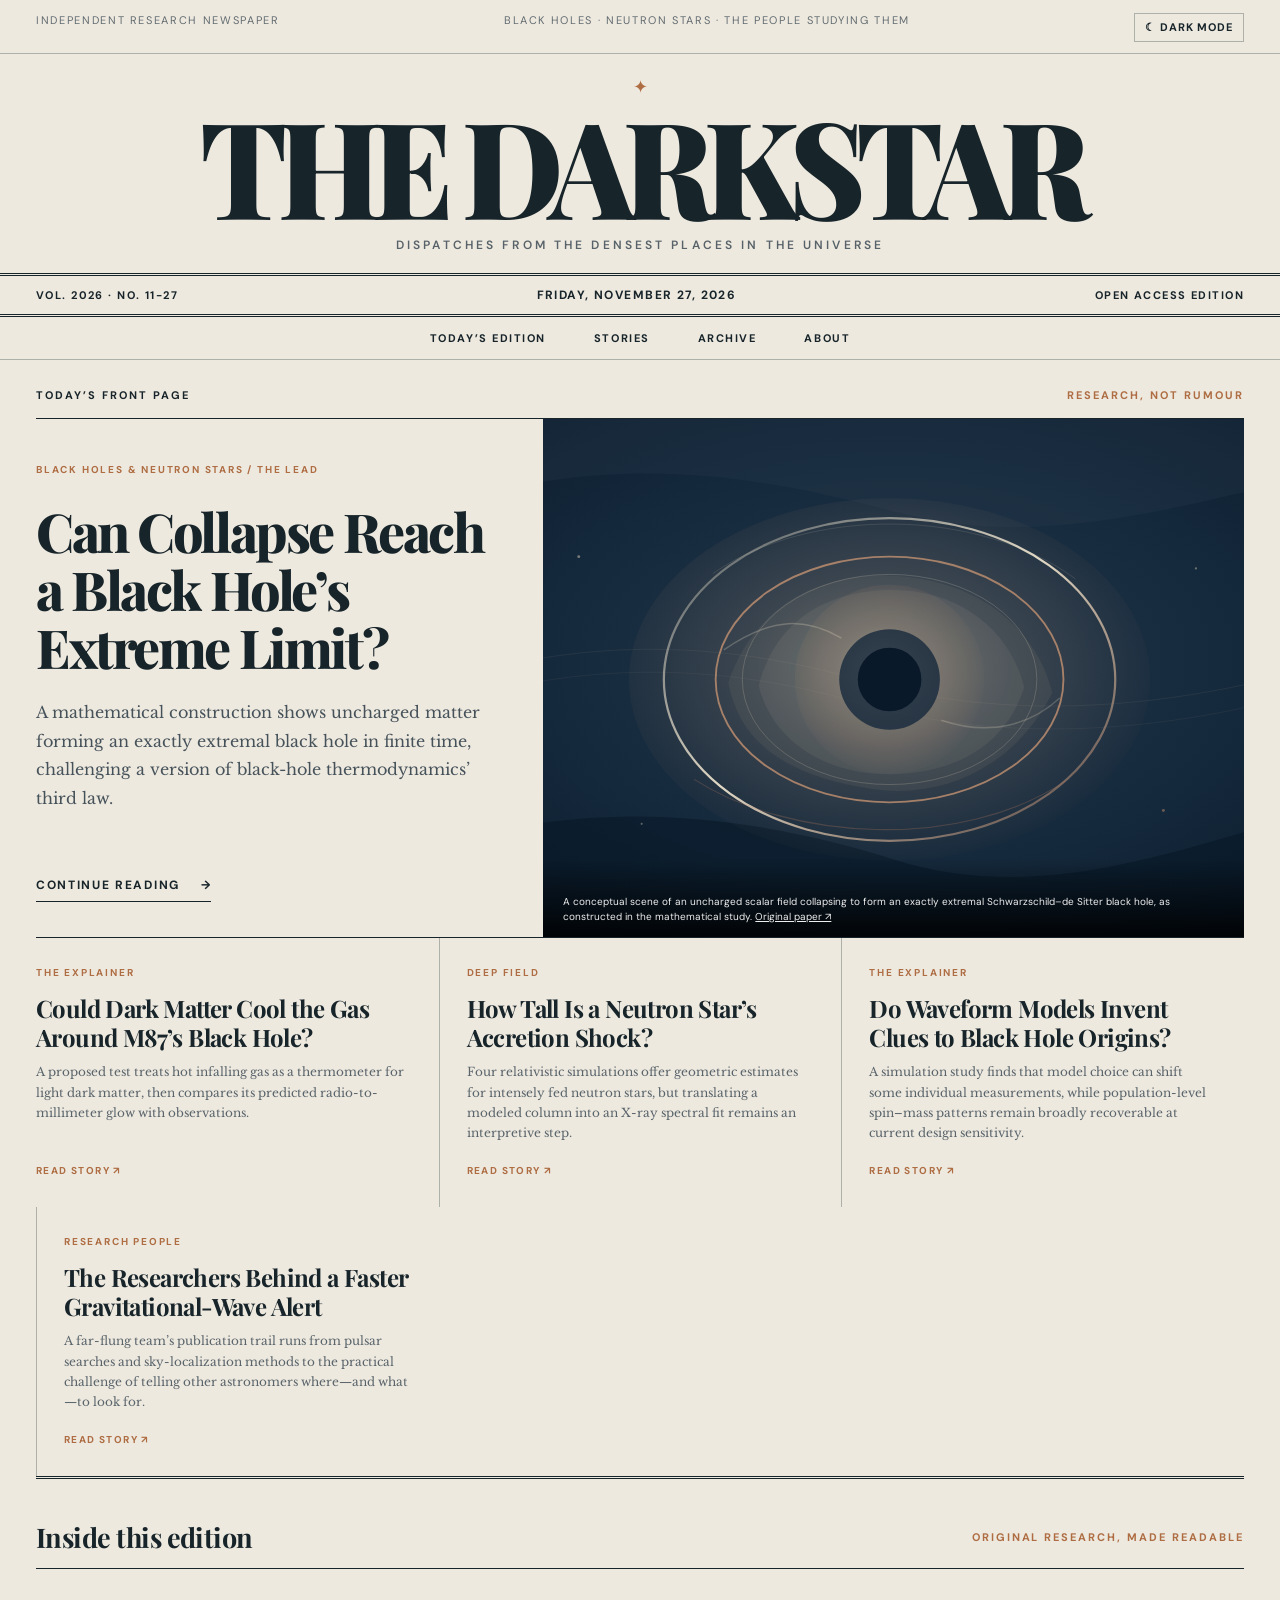
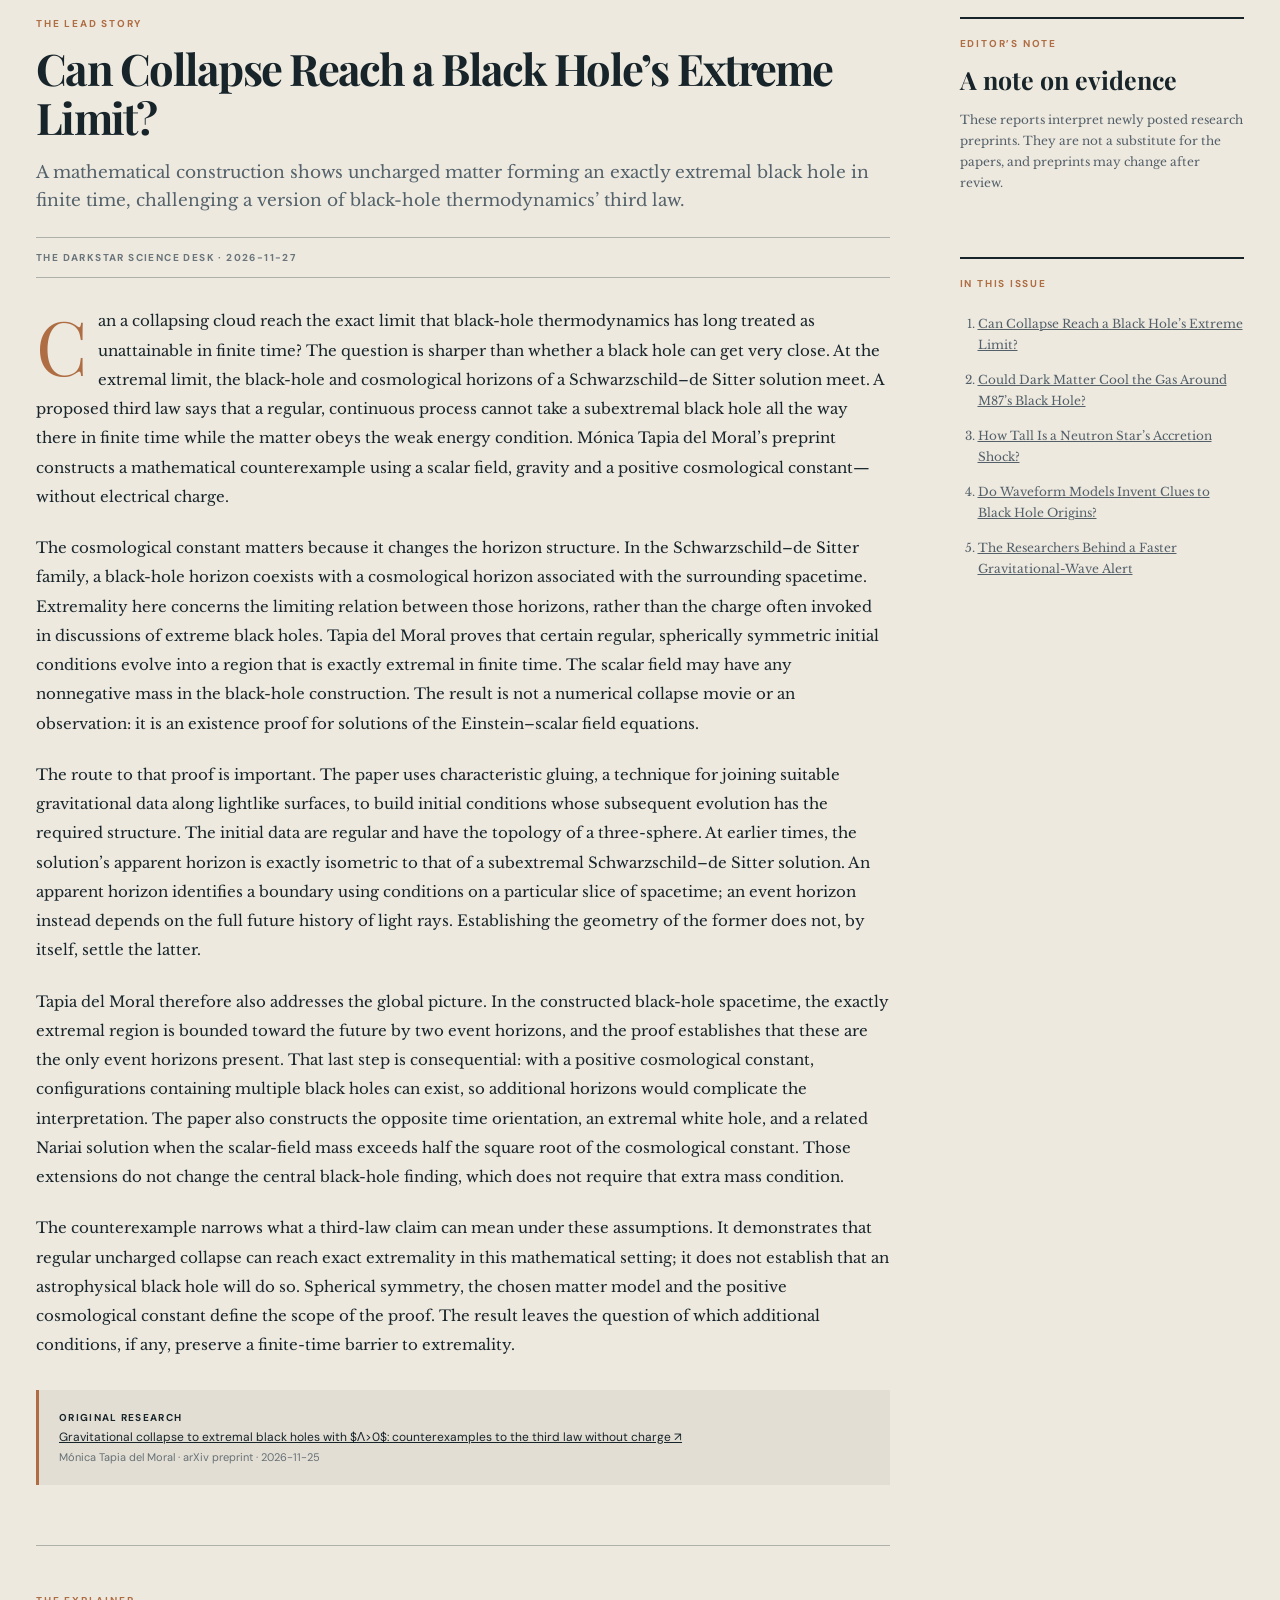
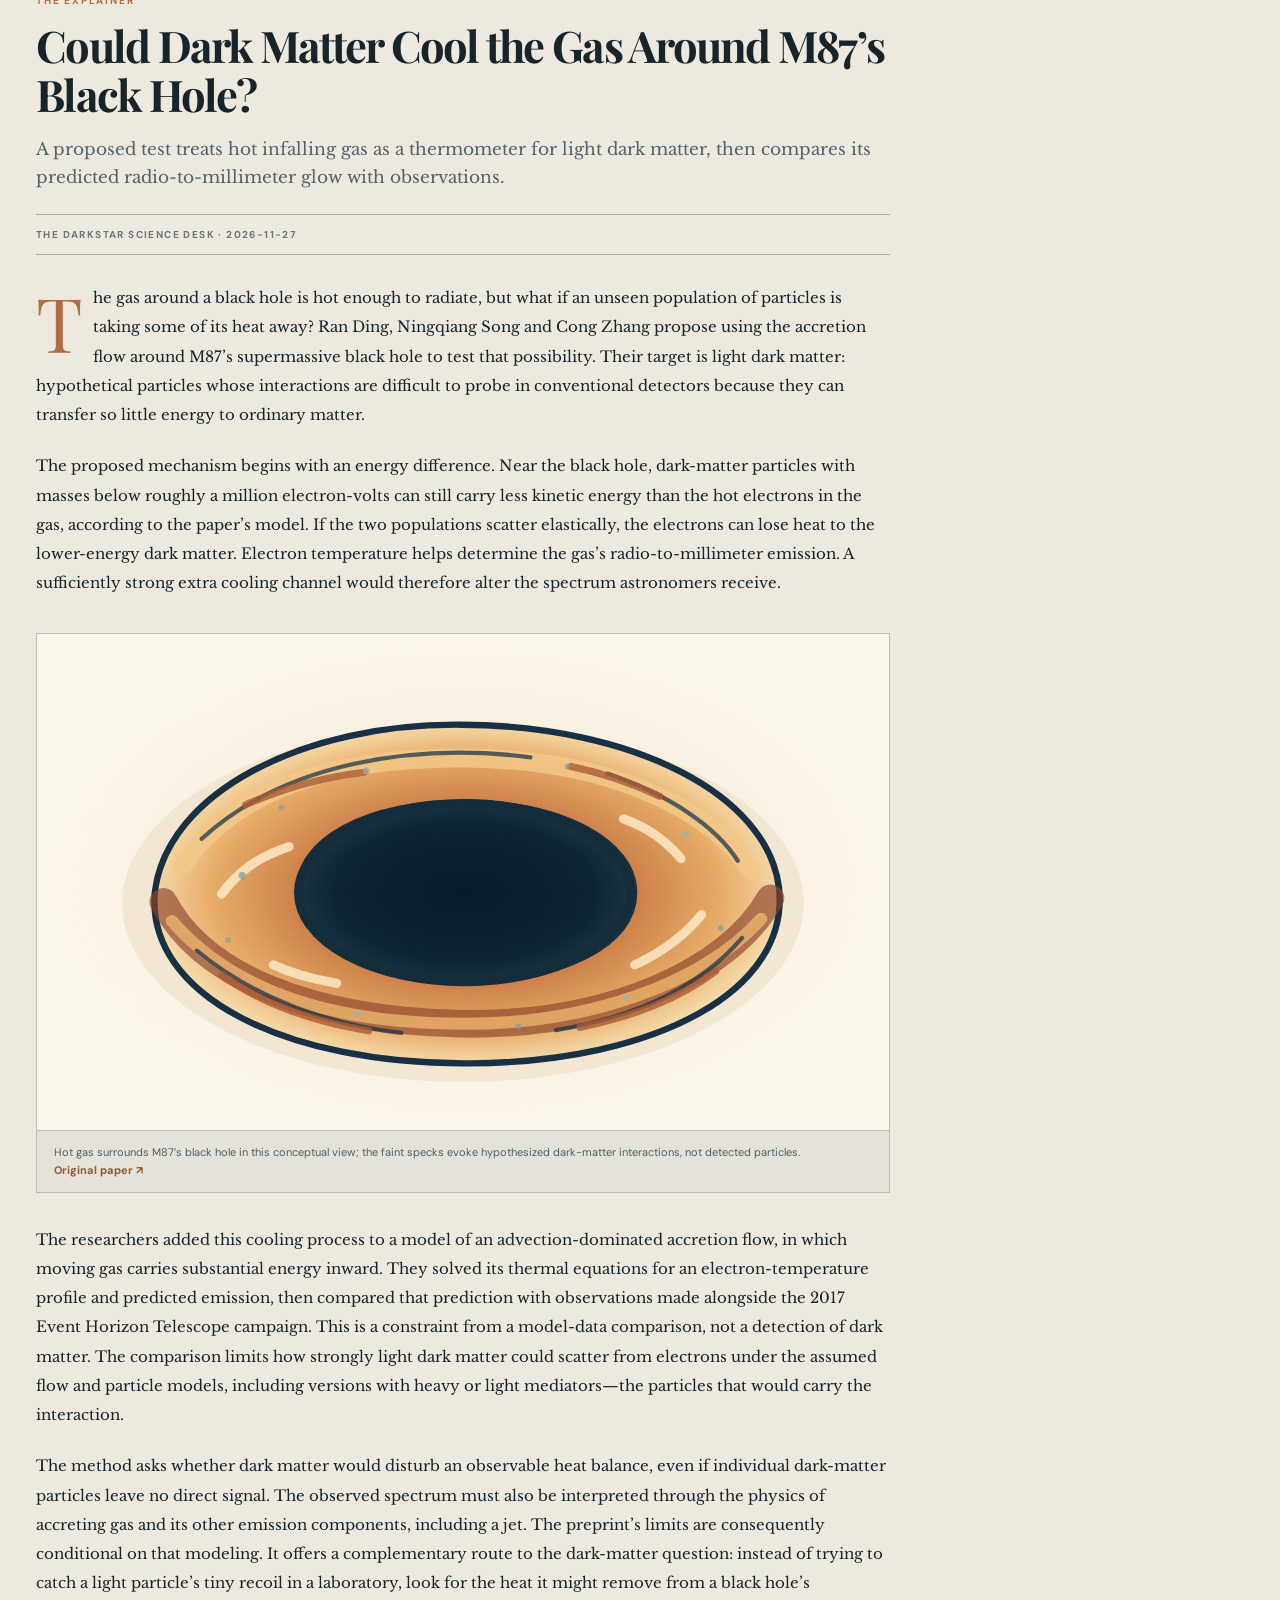
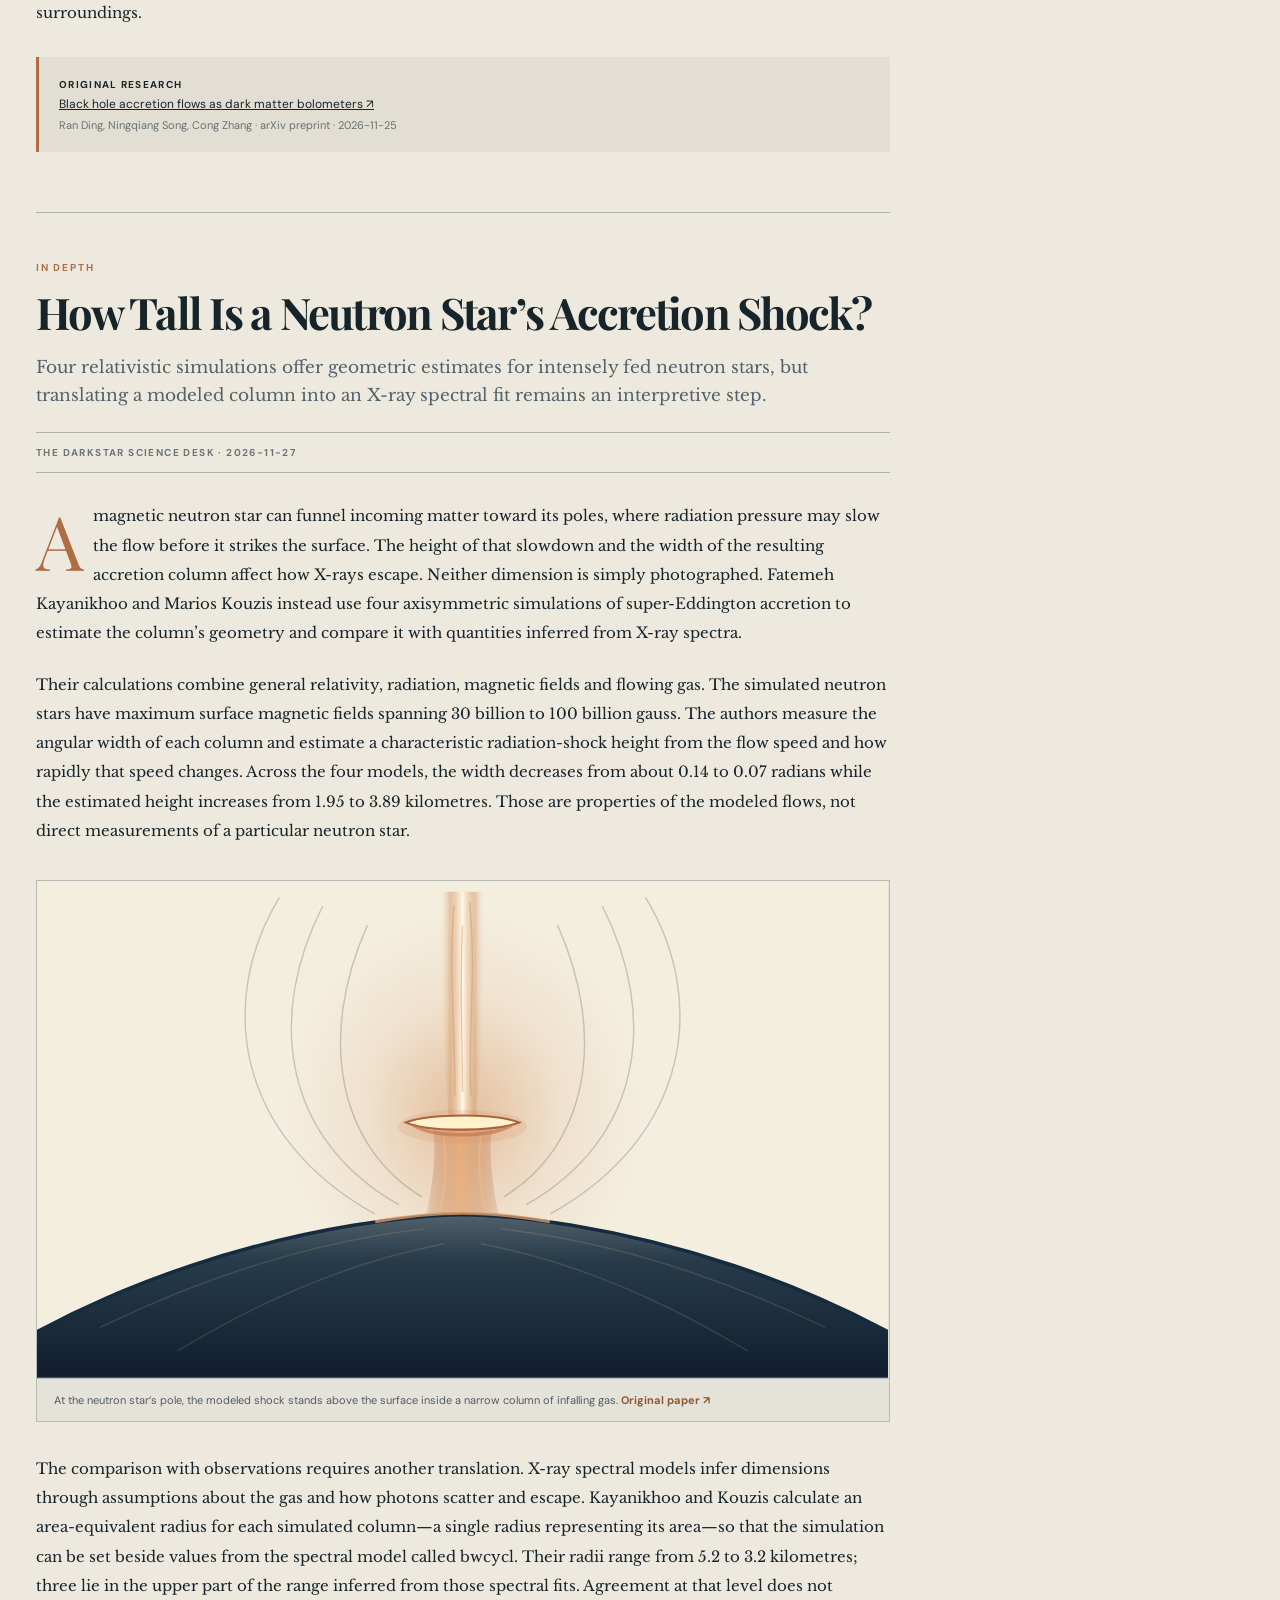
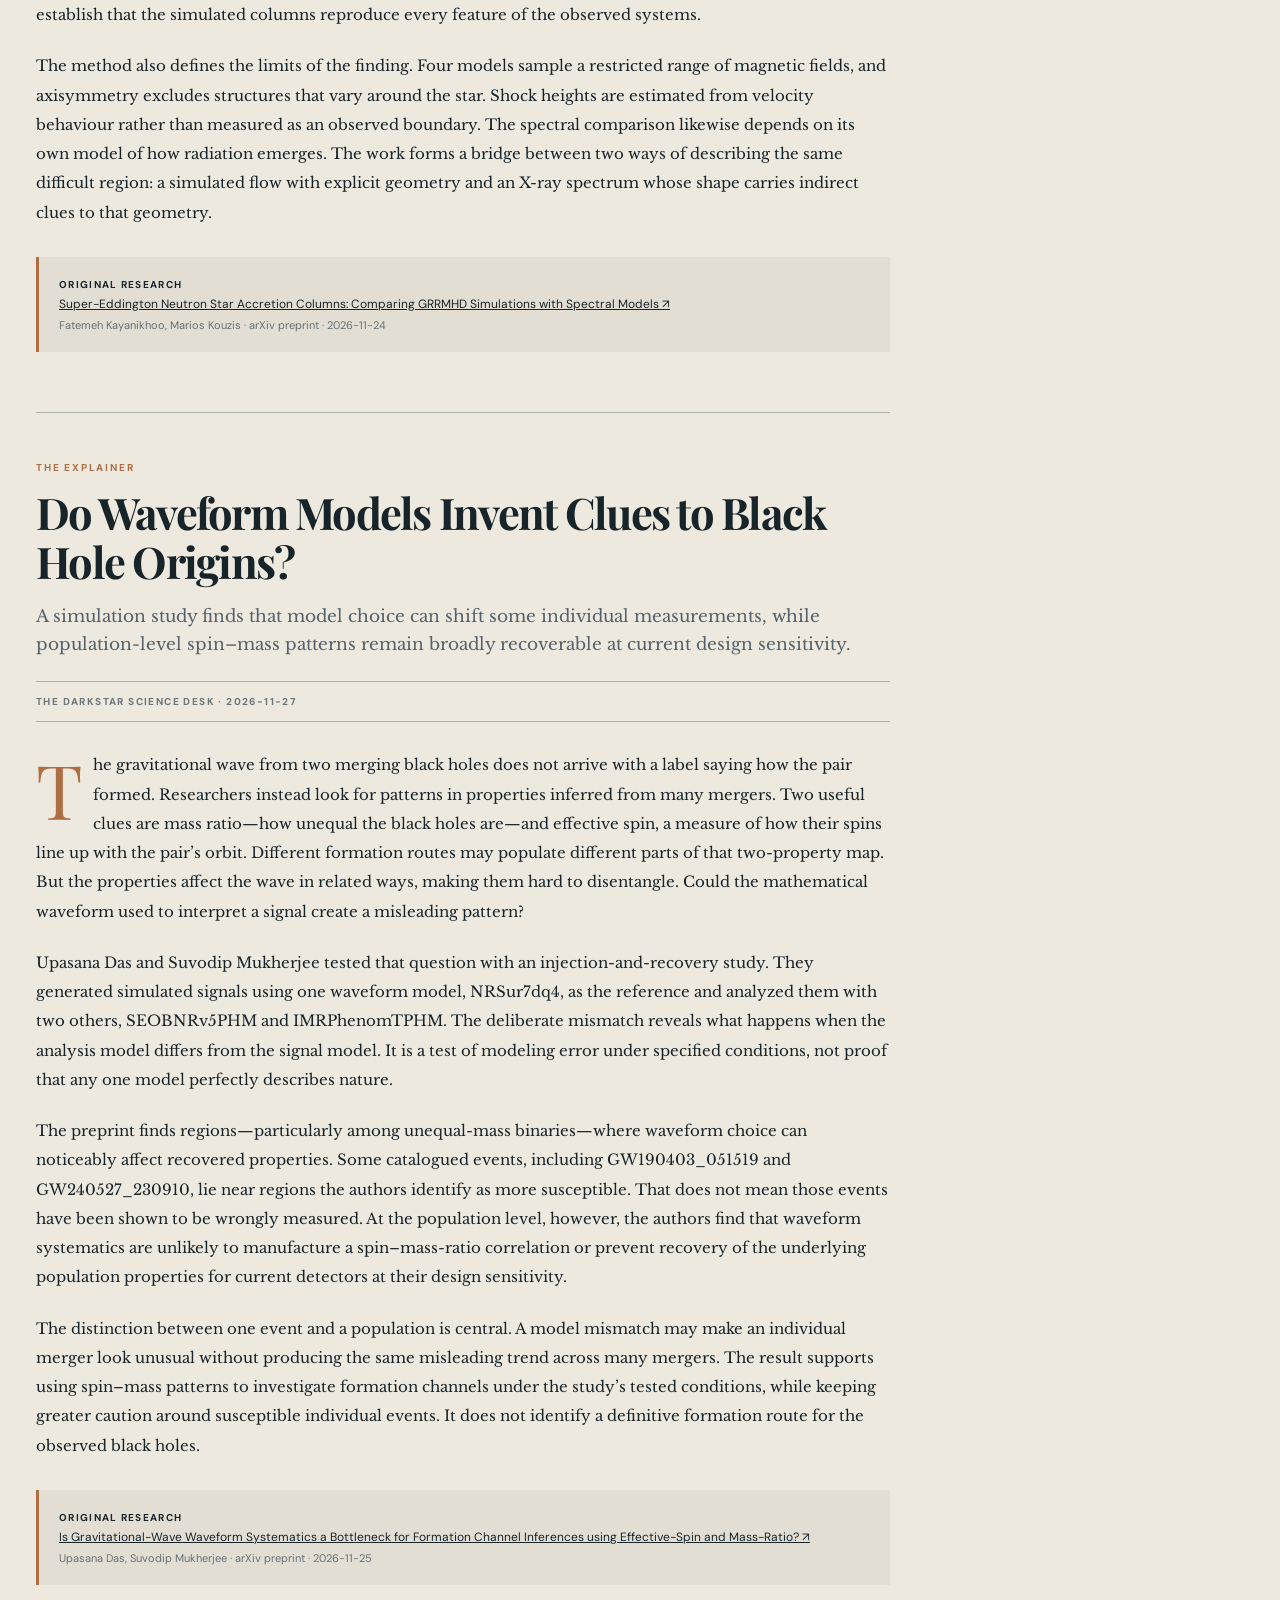
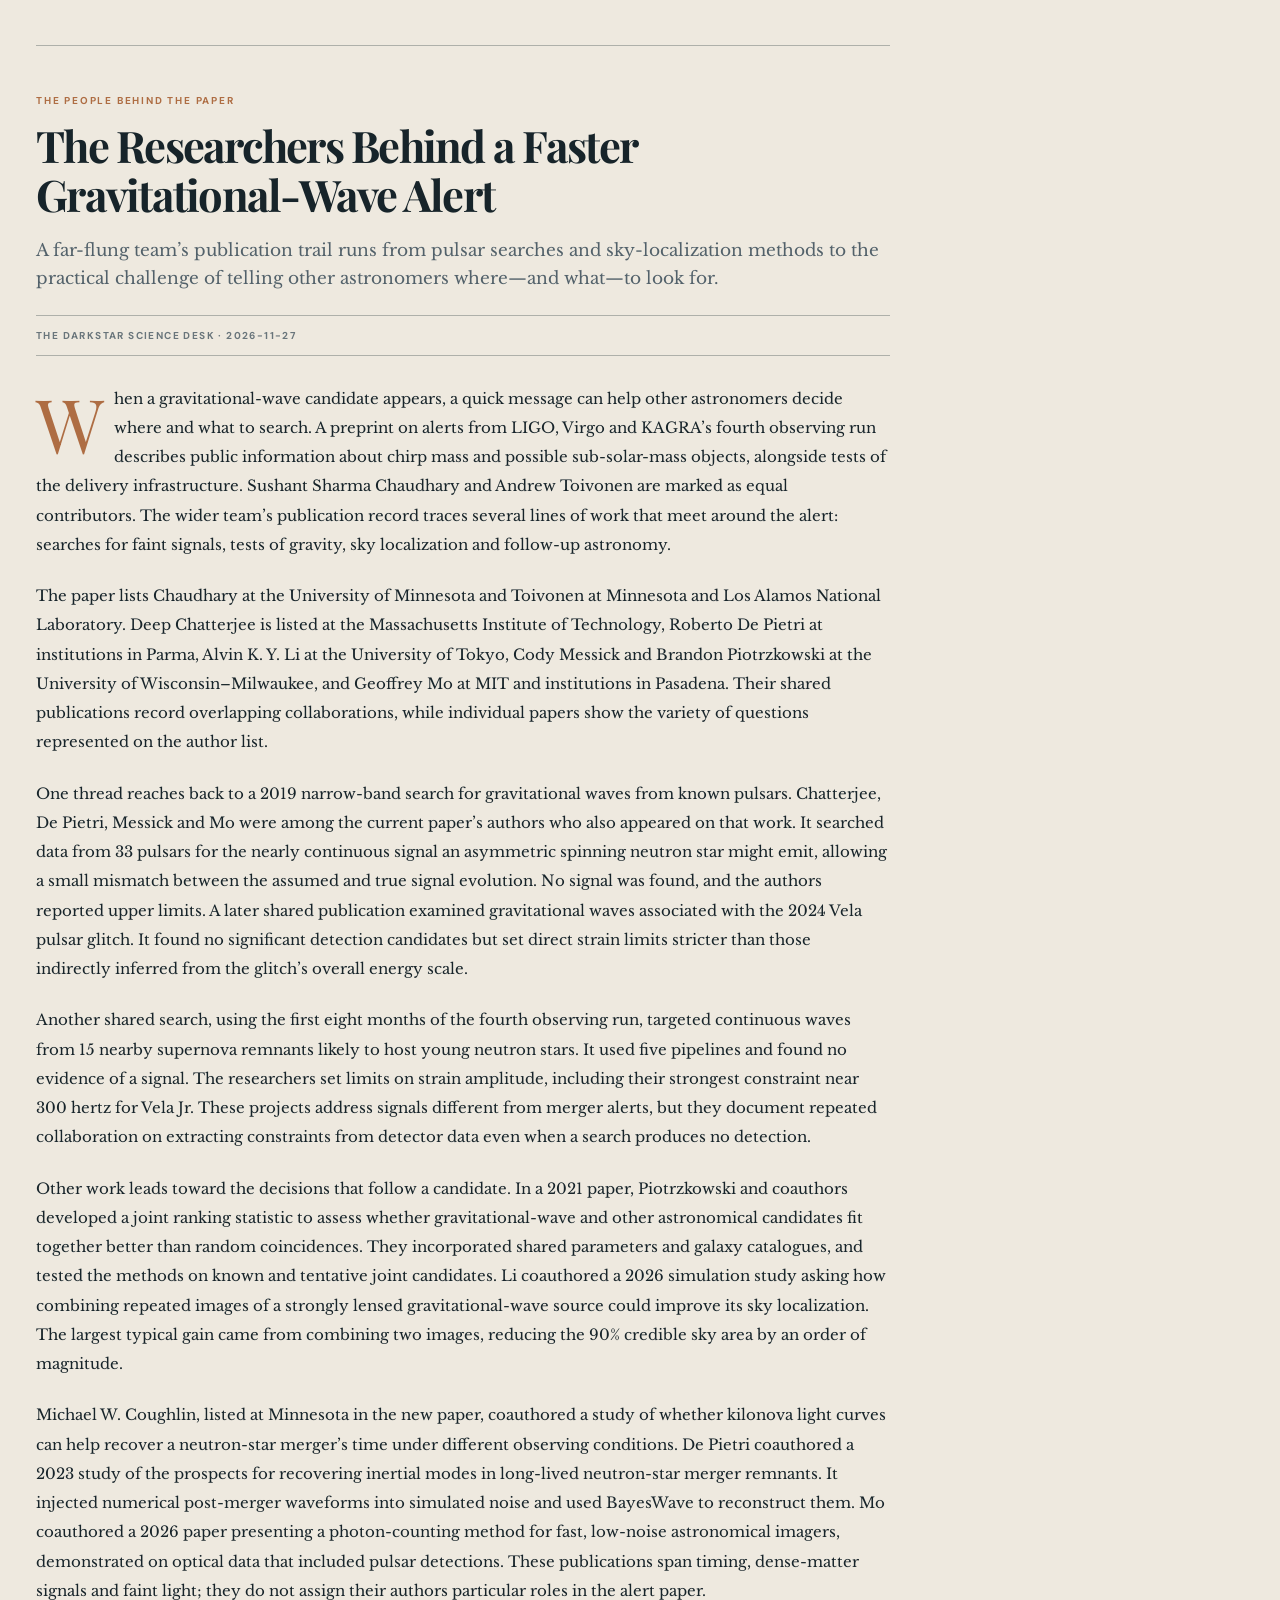
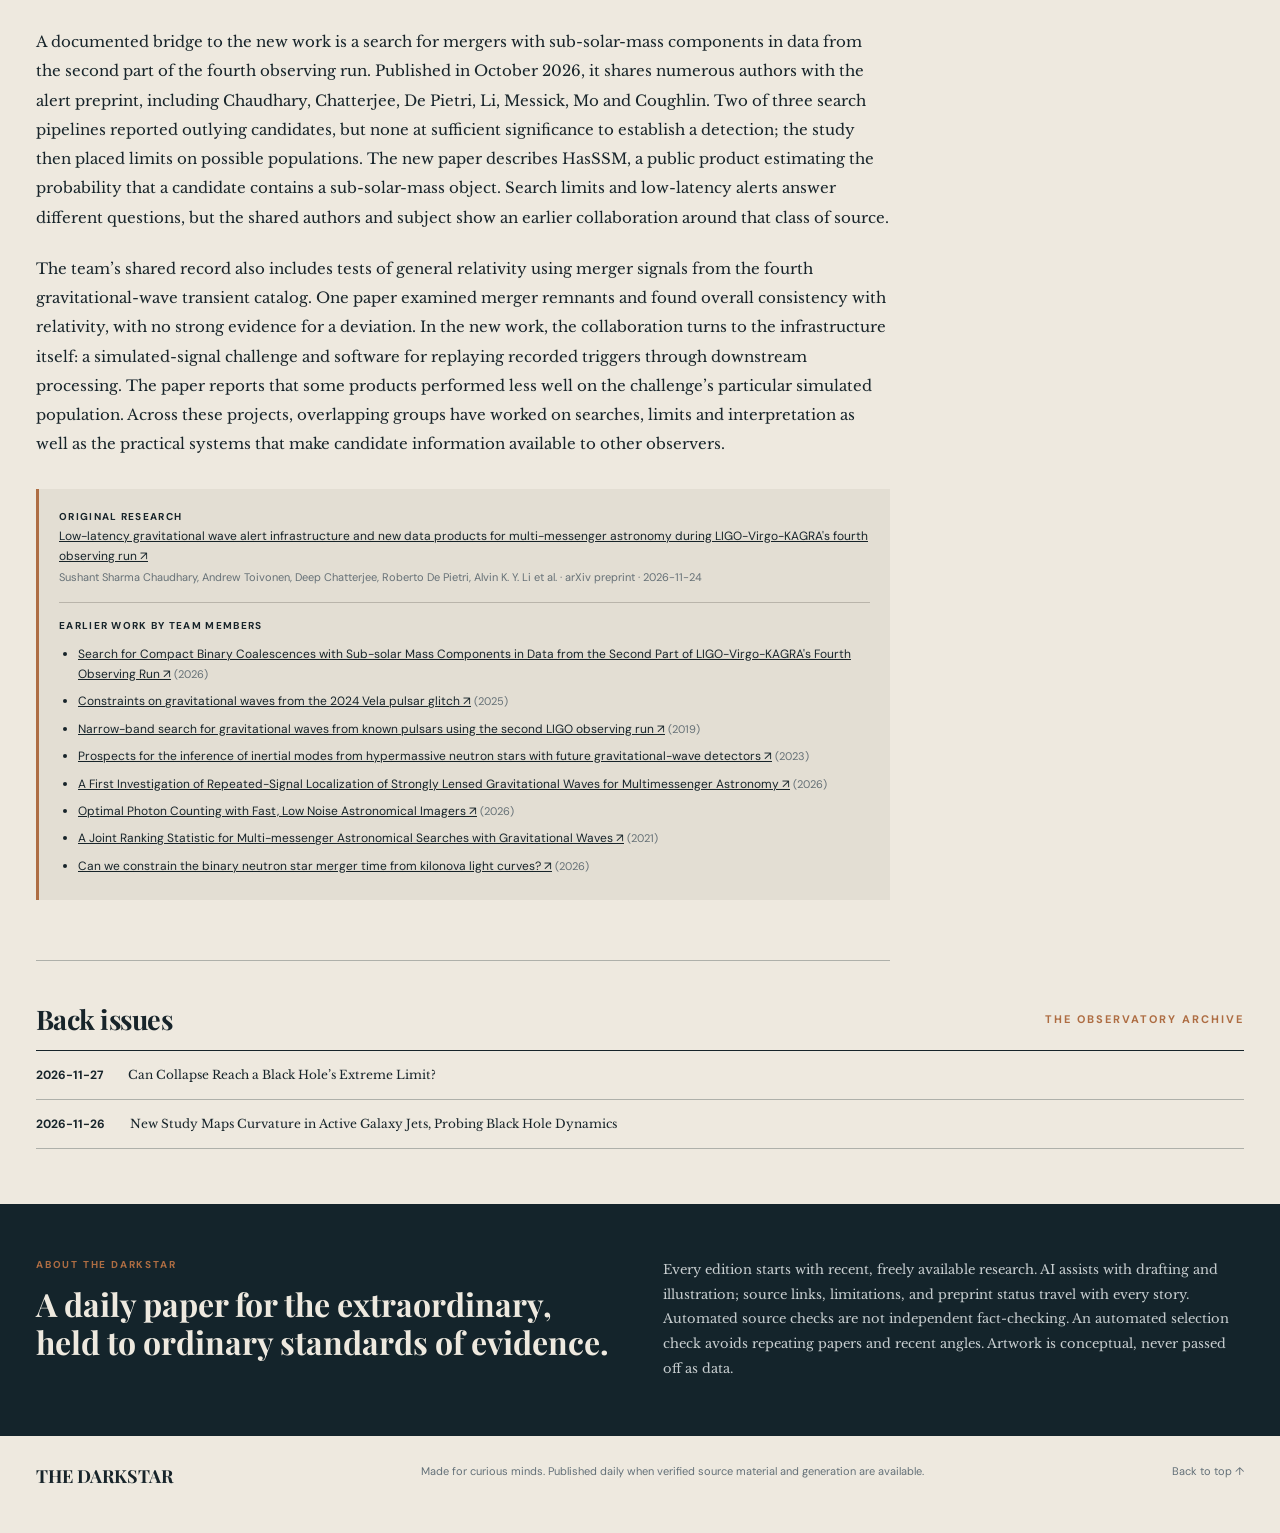
==== commit 84bf77d0: "Publish 2026-11-27" ====
--- a/index.html
+++ b/index.html
@@ -1,4 +1,4 @@
-<!doctype html><html lang="en"><head><meta charset="utf-8"><meta name="viewport" content="width=device-width,initial-scale=1"><meta name="theme-color" content="#eee9df"><meta name="description" content="The Darkstar: a daily research newspaper about black holes and neutron stars."><title>The Darkstar — 2026-11-27</title><script>try{if(localStorage.getItem('darkstar-theme')==='dark')document.documentElement.dataset.theme='dark'}catch(e){}</script><link rel="stylesheet" href="style.css"><script src="theme.js" defer></script></head><body>
+<!doctype html><html lang="en"><head><meta charset="utf-8"><meta name="viewport" content="width=device-width,initial-scale=1"><meta name="theme-color" content="#eee9df"><meta name="description" content="The Darkstar: a daily research newspaper about black holes and neutron stars."><link rel="canonical" href="https://kenost.github.io/the-darkstar/"><title>The Darkstar — 2026-11-27</title><script>try{if(localStorage.getItem('darkstar-theme')==='dark')document.documentElement.dataset.theme='dark'}catch(e){}</script><link rel="stylesheet" href="style.css"><script src="theme.js" defer></script></head><body>
 <div class="topline"><span>Independent research newspaper</span><span>Black holes · Neutron stars · The people studying them</span><button class="theme-toggle" type="button" aria-label="Switch to dark mode" aria-pressed="false">☾ <span>Dark mode</span></button></div>
 <header class="masthead" id="today"><div class="star">✦</div><div class="name">THE DARKSTAR</div><p>Dispatches from the densest places in the universe</p></header>
 <div class="editionbar"><span>VOL. 2026 · NO. 11-27</span><span>Friday, November 27, 2026</span><span>OPEN ACCESS EDITION</span></div><nav><a href="#today">Today’s edition</a><a href="#stories">Stories</a><a href="#archive">Archive</a><a href="#about">About</a></nav>
@@ -6,7 +6,7 @@
 <div class="leadgrid"><div class="leadcopy"><div class="eyebrow">BLACK HOLES &amp; NEUTRON STARS / THE LEAD</div><h1><a href="#story-0">Can Collapse Reach a Black Hole’s Extreme Limit?</a></h1><p class="leaddeck">A mathematical construction shows uncharged matter forming an exactly extremal black hole in finite time, challenging a version of black-hole thermodynamics’ third law.</p><a class="continue" href="#story-0">Continue reading <span>→</span></a></div><figure class="cover"><img src="assets/2026-11-27-cover.svg" alt="Conceptual illustration inspired by the lead research paper"><figcaption>A conceptual scene of an uncharged scalar field collapsing to form an exactly extremal Schwarzschild–de Sitter black hole, as constructed in the mathematical study. <a href="https://arxiv.org/abs/2611.34542">Original paper ↗</a></figcaption></figure></div>
 <div class="teasers" id="stories"><a class="teaser" href="#story-1"><span class="eyebrow">The explainer</span><h3>Could Dark Matter Cool the Gas Around M87’s Black Hole?</h3><p>A proposed test treats hot infalling gas as a thermometer for light dark matter, then compares its predicted radio-to-millimeter glow with observations.</p><span class="readmore">Read story ↗</span></a><a class="teaser" href="#story-2"><span class="eyebrow">Deep field</span><h3>How Tall Is a Neutron Star’s Accretion Shock?</h3><p>Four relativistic simulations offer geometric estimates for intensely fed neutron stars, but translating a modeled column into an X-ray spectral fit remains an interpretive step.</p><span class="readmore">Read story ↗</span></a><a class="teaser" href="#story-3"><span class="eyebrow">The explainer</span><h3>Do Waveform Models Invent Clues to Black Hole Origins?</h3><p>A simulation study finds that model choice can shift some individual measurements, while population-level spin–mass patterns remain broadly recoverable at current design sensitivity.</p><span class="readmore">Read story ↗</span></a><a class="teaser" href="#story-4"><span class="eyebrow">Research people</span><h3>The Researchers Behind a Faster Gravitational-Wave Alert</h3><p>A far-flung team’s publication trail runs from pulsar searches and sky-localization methods to the practical challenge of telling other astronomers where—and what—to look for.</p><span class="readmore">Read story ↗</span></a></div></section>
 <div class="rule-title"><span>Inside this edition</span><span>ORIGINAL RESEARCH, MADE READABLE</span></div>
-<div class="article-layout"><div class="article-main"><article class="story" id="story-0"><div class="eyebrow">The lead story</div><h2>Can Collapse Reach a Black Hole’s Extreme Limit?</h2><p class="deck">A mathematical construction shows uncharged matter forming an exactly extremal black hole in finite time, challenging a version of black-hole thermodynamics’ third law.</p><div class="byline">THE DARKSTAR SCIENCE DESK · 2026-11-27</div><div class="prose"><p>Can a collapsing cloud reach the exact limit that black-hole thermodynamics has long treated as unattainable in finite time? The question is sharper than whether a black hole can get very close. At the extremal limit, the black-hole and cosmological horizons of a Schwarzschild–de Sitter solution meet. A proposed third law says that a regular, continuous process cannot take a subextremal black hole all the way there in finite time while the matter obeys the weak energy condition. Mónica Tapia del Moral’s preprint constructs a mathematical counterexample using a scalar field, gravity and a positive cosmological constant—without electrical charge.</p><p>The cosmological constant matters because it changes the horizon structure. In the Schwarzschild–de Sitter family, a black-hole horizon coexists with a cosmological horizon associated with the surrounding spacetime. Extremality here concerns the limiting relation between those horizons, rather than the charge often invoked in discussions of extreme black holes. Tapia del Moral proves that certain regular, spherically symmetric initial conditions evolve into a region that is exactly extremal in finite time. The scalar field may have any nonnegative mass in the black-hole construction. The result is not a numerical collapse movie or an observation: it is an existence proof for solutions of the Einstein–scalar field equations.</p><p>The route to that proof is important. The paper uses characteristic gluing, a technique for joining suitable gravitational data along lightlike surfaces, to build initial conditions whose subsequent evolution has the required structure. The initial data are regular and have the topology of a three-sphere. At earlier times, the solution’s apparent horizon is exactly isometric to that of a subextremal Schwarzschild–de Sitter solution. An apparent horizon identifies a boundary using conditions on a particular slice of spacetime; an event horizon instead depends on the full future history of light rays. Establishing the geometry of the former does not, by itself, settle the latter.</p><p>Tapia del Moral therefore also addresses the global picture. In the constructed black-hole spacetime, the exactly extremal region is bounded toward the future by two event horizons, and the proof establishes that these are the only event horizons present. That last step is consequential: with a positive cosmological constant, configurations containing multiple black holes can exist, so additional horizons would complicate the interpretation. The paper also constructs the opposite time orientation, an extremal white hole, and a related Nariai solution when the scalar-field mass exceeds half the square root of the cosmological constant. Those extensions do not change the central black-hole finding, which does not require that extra mass condition.</p><p>The counterexample narrows what a third-law claim can mean under these assumptions. It demonstrates that regular uncharged collapse can reach exact extremality in this mathematical setting; it does not establish that an astrophysical black hole will do so. Spherical symmetry, the chosen matter model and the positive cosmological constant define the scope of the proof. The result leaves the question of which additional conditions, if any, preserve a finite-time barrier to extremality.</p></div><div class="sourcebox"><strong>Original research</strong><br><a href="https://arxiv.org/abs/2611.34542" target="_blank" rel="noopener noreferrer">Gravitational collapse to extremal black holes with $Λ&gt;0$: counterexamples to the third law without charge ↗</a><br><span>Mónica Tapia del Moral · arXiv preprint · 2026-11-25</span></div></article><article class="story" id="story-1"><div class="eyebrow">The explainer</div><h2>Could Dark Matter Cool the Gas Around M87’s Black Hole?</h2><p class="deck">A proposed test treats hot infalling gas as a thermometer for light dark matter, then compares its predicted radio-to-millimeter glow with observations.</p><div class="byline">THE DARKSTAR SCIENCE DESK · 2026-11-27</div><div class="prose"><p>The gas around a black hole is hot enough to radiate, but what if an unseen population of particles is taking some of its heat away? Ran Ding, Ningqiang Song and Cong Zhang propose using the accretion flow around M87’s supermassive black hole to test that possibility. Their target is light dark matter: hypothetical particles whose interactions are difficult to probe in conventional detectors because they can transfer so little energy to ordinary matter.</p><p>The proposed mechanism begins with an energy difference. Near the black hole, dark-matter particles with masses below roughly a million electron-volts can still carry less kinetic energy than the hot electrons in the gas, according to the paper’s model. If the two populations scatter elastically, the electrons can lose heat to the lower-energy dark matter. Electron temperature helps determine the gas’s radio-to-millimeter emission. A sufficiently strong extra cooling channel would therefore alter the spectrum astronomers receive.</p><figure class="research-visual"><a href="assets/2026-11-27-story-1.svg" target="_blank" rel="noopener noreferrer" aria-label="Open diagram at full size"><img loading="lazy" src="assets/2026-11-27-story-1.svg" alt="Four-step flow from hot accretion-flow electrons through possible dark-matter scattering and altered emission to comparison with observations."></a><div class="visual-mobile"><h3>How the proposed cooling test works</h3><ol><li><strong>Hot electrons</strong><span>Electrons in the modeled accretion flow help produce its radio-to-millimeter emission.</span></li><li><strong>Dark-matter scattering</strong><span>Lower-energy dark-matter particles could absorb energy through elastic scattering with electrons.</span></li><li><strong>Changed spectrum</strong><span>Extra electron cooling would change the flow’s predicted temperature profile and emission.</span></li><li><strong>Observational comparison</strong><span>The researchers compare predicted emission with observations accompanying the 2017 Event Horizon Telescope campaign.</span></li></ol></div><figcaption>The proposed constraint follows a possible energy transfer from hot gas to dark matter through to a change in observable emission. <a href="https://arxiv.org/html/2611.34172" target="_blank" rel="noopener noreferrer">Original paper ↗</a></figcaption></figure><p>The researchers added this cooling process to a model of an advection-dominated accretion flow, in which moving gas carries substantial energy inward. They solved its thermal equations for an electron-temperature profile and predicted emission, then compared that prediction with observations made alongside the 2017 Event Horizon Telescope campaign. This is a constraint from a model-data comparison, not a detection of dark matter. The comparison limits how strongly light dark matter could scatter from electrons under the assumed flow and particle models, including versions with heavy or light mediators—the particles that would carry the interaction.</p><p>The method asks whether dark matter would disturb an observable heat balance, even if individual dark-matter particles leave no direct signal. The observed spectrum must also be interpreted through the physics of accreting gas and its other emission components, including a jet. The preprint’s limits are consequently conditional on that modeling. It offers a complementary route to the dark-matter question: instead of trying to catch a light particle’s tiny recoil in a laboratory, look for the heat it might remove from a black hole’s surroundings.</p></div><div class="sourcebox"><strong>Original research</strong><br><a href="https://arxiv.org/html/2611.34172" target="_blank" rel="noopener noreferrer">Black hole accretion flows as dark matter bolometers ↗</a><br><span>Ran Ding, Ningqiang Song, Cong Zhang · arXiv preprint · 2026-11-25</span></div></article><article class="story" id="story-2"><div class="eyebrow">In depth</div><h2>How Tall Is a Neutron Star’s Accretion Shock?</h2><p class="deck">Four relativistic simulations offer geometric estimates for intensely fed neutron stars, but translating a modeled column into an X-ray spectral fit remains an interpretive step.</p><div class="byline">THE DARKSTAR SCIENCE DESK · 2026-11-27</div><div class="prose"><p>A magnetic neutron star can funnel incoming matter toward its poles, where radiation pressure may slow the flow before it strikes the surface. The height of that slowdown and the width of the resulting accretion column affect how X-rays escape. Neither dimension is simply photographed. Fatemeh Kayanikhoo and Marios Kouzis instead use four axisymmetric simulations of super-Eddington accretion to estimate the column’s geometry and compare it with quantities inferred from X-ray spectra.</p><p>Their calculations combine general relativity, radiation, magnetic fields and flowing gas. The simulated neutron stars have maximum surface magnetic fields spanning 30 billion to 100 billion gauss. The authors measure the angular width of each column and estimate a characteristic radiation-shock height from the flow speed and how rapidly that speed changes. Across the four models, the width decreases from about 0.14 to 0.07 radians while the estimated height increases from 1.95 to 3.89 kilometres. Those are properties of the modeled flows, not direct measurements of a particular neutron star.</p><figure class="research-visual"><a href="assets/2026-11-27-story-2.svg" target="_blank" rel="noopener noreferrer" aria-label="Open diagram at full size"><img loading="lazy" src="assets/2026-11-27-story-2.svg" alt="Comparison of simulated column width, velocity-based shock-height estimates, area-equivalent radii and radii inferred from X-ray spectral fits."></a><div class="visual-mobile"><h3>Two routes to accretion-column geometry</h3><ol><li><strong>Simulated width</strong><span>The four modeled columns have angular widths ranging from about 0.14 to 0.07 radians.</span></li><li><strong>Estimated shock height</strong><span>Flow velocity and its gradient yield characteristic heights from 1.95 to 3.89 kilometres.</span></li><li><strong>Equivalent radius</strong><span>The authors calculate an area-equivalent radius for each simulated column for comparison with spectral modeling.</span></li><li><strong>Spectral-fit range</strong><span>Three equivalent radii fall within the upper part of the range inferred using the bwcycl model.</span></li></ol></div><figcaption>Simulation measurements and spectral-fit inferences describe related column geometry but are obtained in different ways. <a href="https://arxiv.org/html/2611.32865" target="_blank" rel="noopener noreferrer">Original paper ↗</a></figcaption></figure><p>The comparison with observations requires another translation. X-ray spectral models infer dimensions through assumptions about the gas and how photons scatter and escape. Kayanikhoo and Kouzis calculate an area-equivalent radius for each simulated column—a single radius representing its area—so that the simulation can be set beside values from the spectral model called bwcycl. Their radii range from 5.2 to 3.2 kilometres; three lie in the upper part of the range inferred from those spectral fits. Agreement at that level does not establish that the simulated columns reproduce every feature of the observed systems.</p><p>The method also defines the limits of the finding. Four models sample a restricted range of magnetic fields, and axisymmetry excludes structures that vary around the star. Shock heights are estimated from velocity behaviour rather than measured as an observed boundary. The spectral comparison likewise depends on its own model of how radiation emerges. The work forms a bridge between two ways of describing the same difficult region: a simulated flow with explicit geometry and an X-ray spectrum whose shape carries indirect clues to that geometry.</p></div><div class="sourcebox"><strong>Original research</strong><br><a href="https://arxiv.org/html/2611.32865" target="_blank" rel="noopener noreferrer">Super-Eddington Neutron Star Accretion Columns: Comparing GRRMHD Simulations with Spectral Models ↗</a><br><span>Fatemeh Kayanikhoo, Marios Kouzis · arXiv preprint · 2026-11-24</span></div></article><article class="story" id="story-3"><div class="eyebrow">The explainer</div><h2>Do Waveform Models Invent Clues to Black Hole Origins?</h2><p class="deck">A simulation study finds that model choice can shift some individual measurements, while population-level spin–mass patterns remain broadly recoverable at current design sensitivity.</p><div class="byline">THE DARKSTAR SCIENCE DESK · 2026-11-27</div><div class="prose"><p>The gravitational wave from two merging black holes does not arrive with a label saying how the pair formed. Researchers instead look for patterns in properties inferred from many mergers. Two useful clues are mass ratio—how unequal the black holes are—and effective spin, a measure of how their spins line up with the pair’s orbit. Different formation routes may populate different parts of that two-property map. But the properties affect the wave in related ways, making them hard to disentangle. Could the mathematical waveform used to interpret a signal create a misleading pattern?</p><p>Upasana Das and Suvodip Mukherjee tested that question with an injection-and-recovery study. They generated simulated signals using one waveform model, NRSur7dq4, as the reference and analyzed them with two others, SEOBNRv5PHM and IMRPhenomTPHM. The deliberate mismatch reveals what happens when the analysis model differs from the signal model. It is a test of modeling error under specified conditions, not proof that any one model perfectly describes nature.</p><p>The preprint finds regions—particularly among unequal-mass binaries—where waveform choice can noticeably affect recovered properties. Some catalogued events, including GW190403_051519 and GW240527_230910, lie near regions the authors identify as more susceptible. That does not mean those events have been shown to be wrongly measured. At the population level, however, the authors find that waveform systematics are unlikely to manufacture a spin–mass-ratio correlation or prevent recovery of the underlying population properties for current detectors at their design sensitivity.</p><p>The distinction between one event and a population is central. A model mismatch may make an individual merger look unusual without producing the same misleading trend across many mergers. The result supports using spin–mass patterns to investigate formation channels under the study’s tested conditions, while keeping greater caution around susceptible individual events. It does not identify a definitive formation route for the observed black holes.</p></div><div class="sourcebox"><strong>Original research</strong><br><a href="https://arxiv.org/html/2611.34731" target="_blank" rel="noopener noreferrer">Is Gravitational-Wave Waveform Systematics a Bottleneck for Formation Channel Inferences using Effective-Spin and Mass-Ratio? ↗</a><br><span>Upasana Das, Suvodip Mukherjee · arXiv preprint · 2026-11-25</span></div></article><article class="story" id="story-4"><div class="eyebrow">The people behind the paper</div><h2>The Researchers Behind a Faster Gravitational-Wave Alert</h2><p class="deck">A far-flung team’s publication trail runs from pulsar searches and sky-localization methods to the practical challenge of telling other astronomers where—and what—to look for.</p><div class="byline">THE DARKSTAR SCIENCE DESK · 2026-11-27</div><div class="prose"><p>When a gravitational-wave candidate appears, a quick message can help other astronomers decide where and what to search. A preprint on alerts from LIGO, Virgo and KAGRA’s fourth observing run describes public information about chirp mass and possible sub-solar-mass objects, alongside tests of the delivery infrastructure. Sushant Sharma Chaudhary and Andrew Toivonen are marked as equal contributors. The wider team’s publication record traces several lines of work that meet around the alert: searches for faint signals, tests of gravity, sky localization and follow-up astronomy.</p><p>The paper lists Chaudhary at the University of Minnesota and Toivonen at Minnesota and Los Alamos National Laboratory. Deep Chatterjee is listed at the Massachusetts Institute of Technology, Roberto De Pietri at institutions in Parma, Alvin K. Y. Li at the University of Tokyo, Cody Messick and Brandon Piotrzkowski at the University of Wisconsin–Milwaukee, and Geoffrey Mo at MIT and institutions in Pasadena. Their shared publications record overlapping collaborations, while individual papers show the variety of questions represented on the author list.</p><p>One thread reaches back to a 2019 narrow-band search for gravitational waves from known pulsars. Chatterjee, De Pietri, Messick and Mo were among the current paper’s authors who also appeared on that work. It searched data from 33 pulsars for the nearly continuous signal an asymmetric spinning neutron star might emit, allowing a small mismatch between the assumed and true signal evolution. No signal was found, and the authors reported upper limits. A later shared publication examined gravitational waves associated with the 2024 Vela pulsar glitch. It found no significant detection candidates but set direct strain limits stricter than those indirectly inferred from the glitch’s overall energy scale.</p><p>Another shared search, using the first eight months of the fourth observing run, targeted continuous waves from 15 nearby supernova remnants likely to host young neutron stars. It used five pipelines and found no evidence of a signal. The researchers set limits on strain amplitude, including their strongest constraint near 300 hertz for Vela Jr. These projects address signals different from merger alerts, but they document repeated collaboration on extracting constraints from detector data even when a search produces no detection.</p><p>Other work leads toward the decisions that follow a candidate. In a 2021 paper, Piotrzkowski and coauthors developed a joint ranking statistic to assess whether gravitational-wave and other astronomical candidates fit together better than random coincidences. They incorporated shared parameters and galaxy catalogues, and tested the methods on known and tentative joint candidates. Li coauthored a 2026 simulation study asking how combining repeated images of a strongly lensed gravitational-wave source could improve its sky localization. The largest typical gain came from combining two images, reducing the 90% credible sky area by an order of magnitude.</p><p>Michael W. Coughlin, listed at Minnesota in the new paper, coauthored a study of whether kilonova light curves can help recover a neutron-star merger’s time under different observing conditions. De Pietri coauthored a 2023 study of the prospects for recovering inertial modes in long-lived neutron-star merger remnants. It injected numerical post-merger waveforms into simulated noise and used BayesWave to reconstruct them. Mo coauthored a 2026 paper presenting a photon-counting method for fast, low-noise astronomical imagers, demonstrated on optical data that included pulsar detections. These publications span timing, dense-matter signals and faint light; they do not assign their authors particular roles in the alert paper.</p><p>A documented bridge to the new work is a search for mergers with sub-solar-mass components in data from the second part of the fourth observing run. Published in October 2026, it shares numerous authors with the alert preprint, including Chaudhary, Chatterjee, De Pietri, Li, Messick, Mo and Coughlin. Two of three search pipelines reported outlying candidates, but none at sufficient significance to establish a detection; the study then placed limits on possible populations. The new paper describes HasSSM, a public product estimating the probability that a candidate contains a sub-solar-mass object. Search limits and low-latency alerts answer different questions, but the shared authors and subject show an earlier collaboration around that class of source.</p><p>The team’s shared record also includes tests of general relativity using merger signals from the fourth gravitational-wave transient catalog. One paper examined merger remnants and found overall consistency with relativity, with no strong evidence for a deviation. In the new work, the collaboration turns to the infrastructure itself: a simulated-signal challenge and software for replaying recorded triggers through downstream processing. The paper reports that some products performed less well on the challenge’s particular simulated population. Across these projects, overlapping groups have worked on searches, limits and interpretation as well as the practical systems that make candidate information available to other observers.</p></div><div class="sourcebox"><strong>Original research</strong><br><a href="https://arxiv.org/html/2611.33434" target="_blank" rel="noopener noreferrer">Low-latency gravitational wave alert infrastructure and new data products for multi-messenger astronomy during LIGO-Virgo-KAGRA&#x27;s fourth observing run ↗</a><br><span>Sushant Sharma Chaudhary, Andrew Toivonen, Deep Chatterjee, Roberto De Pietri, Alvin K. Y. Li et al. · arXiv preprint · 2026-11-24</span><div class="earlier-research"><strong>Earlier work by team members</strong><ul><li><a href="https://arxiv.org/html/2610.20276" target="_blank" rel="noopener noreferrer">Search for Compact Binary Coalescences with Sub-solar Mass Components in Data from the Second Part of LIGO-Virgo-KAGRA&#x27;s Fourth Observing Run ↗</a> <span>(2026)</span></li><li><a href="https://arxiv.org/html/2512.17990" target="_blank" rel="noopener noreferrer">Constraints on gravitational waves from the 2024 Vela pulsar glitch ↗</a> <span>(2025)</span></li><li><a href="https://arxiv.org/html/1902.08442" target="_blank" rel="noopener noreferrer">Narrow-band search for gravitational waves from known pulsars using the second LIGO observing run ↗</a> <span>(2019)</span></li><li><a href="https://arxiv.org/html/2302.04553" target="_blank" rel="noopener noreferrer">Prospects for the inference of inertial modes from hypermassive neutron stars with future gravitational-wave detectors ↗</a> <span>(2023)</span></li><li><a href="https://arxiv.org/html/2604.16561" target="_blank" rel="noopener noreferrer">A First Investigation of Repeated-Signal Localization of Strongly Lensed Gravitational Waves for Multimessenger Astronomy ↗</a> <span>(2026)</span></li><li><a href="https://arxiv.org/html/2610.07137" target="_blank" rel="noopener noreferrer">Optimal Photon Counting with Fast, Low Noise Astronomical Imagers ↗</a> <span>(2026)</span></li><li><a href="https://arxiv.org/html/2111.12814" target="_blank" rel="noopener noreferrer">A Joint Ranking Statistic for Multi-messenger Astronomical Searches with Gravitational Waves ↗</a> <span>(2021)</span></li><li><a href="https://arxiv.org/html/2610.28775" target="_blank" rel="noopener noreferrer">Can we constrain the binary neutron star merger time from kilonova light curves? ↗</a> <span>(2026)</span></li></ul></div></div></article></div><aside><div class="aside-box"><div class="eyebrow">EDITOR’S NOTE</div><h3>A note on evidence</h3><p>These reports interpret newly posted research preprints. They are not a substitute for the papers, and preprints may change after review.</p></div><div class="aside-box"><div class="eyebrow">IN THIS ISSUE</div><ol><li><a href="#story-0">Can Collapse Reach a Black Hole’s Extreme Limit?</a></li><li><a href="#story-1">Could Dark Matter Cool the Gas Around M87’s Black Hole?</a></li><li><a href="#story-2">How Tall Is a Neutron Star’s Accretion Shock?</a></li><li><a href="#story-3">Do Waveform Models Invent Clues to Black Hole Origins?</a></li><li><a href="#story-4">The Researchers Behind a Faster Gravitational-Wave Alert</a></li></ol></div></aside></div>
+<div class="article-layout"><div class="article-main"><article class="story" id="story-0"><div class="eyebrow">The lead story</div><h2>Can Collapse Reach a Black Hole’s Extreme Limit?</h2><p class="deck">A mathematical construction shows uncharged matter forming an exactly extremal black hole in finite time, challenging a version of black-hole thermodynamics’ third law.</p><div class="byline">THE DARKSTAR SCIENCE DESK · 2026-11-27</div><div class="prose"><p>Can a collapsing cloud reach the exact limit that black-hole thermodynamics has long treated as unattainable in finite time? The question is sharper than whether a black hole can get very close. At the extremal limit, the black-hole and cosmological horizons of a Schwarzschild–de Sitter solution meet. A proposed third law says that a regular, continuous process cannot take a subextremal black hole all the way there in finite time while the matter obeys the weak energy condition. Mónica Tapia del Moral’s preprint constructs a mathematical counterexample using a scalar field, gravity and a positive cosmological constant—without electrical charge.</p><p>The cosmological constant matters because it changes the horizon structure. In the Schwarzschild–de Sitter family, a black-hole horizon coexists with a cosmological horizon associated with the surrounding spacetime. Extremality here concerns the limiting relation between those horizons, rather than the charge often invoked in discussions of extreme black holes. Tapia del Moral proves that certain regular, spherically symmetric initial conditions evolve into a region that is exactly extremal in finite time. The scalar field may have any nonnegative mass in the black-hole construction. The result is not a numerical collapse movie or an observation: it is an existence proof for solutions of the Einstein–scalar field equations.</p><p>The route to that proof is important. The paper uses characteristic gluing, a technique for joining suitable gravitational data along lightlike surfaces, to build initial conditions whose subsequent evolution has the required structure. The initial data are regular and have the topology of a three-sphere. At earlier times, the solution’s apparent horizon is exactly isometric to that of a subextremal Schwarzschild–de Sitter solution. An apparent horizon identifies a boundary using conditions on a particular slice of spacetime; an event horizon instead depends on the full future history of light rays. Establishing the geometry of the former does not, by itself, settle the latter.</p><p>Tapia del Moral therefore also addresses the global picture. In the constructed black-hole spacetime, the exactly extremal region is bounded toward the future by two event horizons, and the proof establishes that these are the only event horizons present. That last step is consequential: with a positive cosmological constant, configurations containing multiple black holes can exist, so additional horizons would complicate the interpretation. The paper also constructs the opposite time orientation, an extremal white hole, and a related Nariai solution when the scalar-field mass exceeds half the square root of the cosmological constant. Those extensions do not change the central black-hole finding, which does not require that extra mass condition.</p><p>The counterexample narrows what a third-law claim can mean under these assumptions. It demonstrates that regular uncharged collapse can reach exact extremality in this mathematical setting; it does not establish that an astrophysical black hole will do so. Spherical symmetry, the chosen matter model and the positive cosmological constant define the scope of the proof. The result leaves the question of which additional conditions, if any, preserve a finite-time barrier to extremality.</p></div><div class="sourcebox"><strong>Original research</strong><br><a href="https://arxiv.org/abs/2611.34542" target="_blank" rel="noopener noreferrer">Gravitational collapse to extremal black holes with $Λ&gt;0$: counterexamples to the third law without charge ↗</a><br><span>Mónica Tapia del Moral · arXiv preprint · 2026-11-25</span></div></article><article class="story" id="story-1"><div class="eyebrow">The explainer</div><h2>Could Dark Matter Cool the Gas Around M87’s Black Hole?</h2><p class="deck">A proposed test treats hot infalling gas as a thermometer for light dark matter, then compares its predicted radio-to-millimeter glow with observations.</p><div class="byline">THE DARKSTAR SCIENCE DESK · 2026-11-27</div><div class="prose"><p>The gas around a black hole is hot enough to radiate, but what if an unseen population of particles is taking some of its heat away? Ran Ding, Ningqiang Song and Cong Zhang propose using the accretion flow around M87’s supermassive black hole to test that possibility. Their target is light dark matter: hypothetical particles whose interactions are difficult to probe in conventional detectors because they can transfer so little energy to ordinary matter.</p><p>The proposed mechanism begins with an energy difference. Near the black hole, dark-matter particles with masses below roughly a million electron-volts can still carry less kinetic energy than the hot electrons in the gas, according to the paper’s model. If the two populations scatter elastically, the electrons can lose heat to the lower-energy dark matter. Electron temperature helps determine the gas’s radio-to-millimeter emission. A sufficiently strong extra cooling channel would therefore alter the spectrum astronomers receive.</p><figure class="research-visual"><a href="assets/2026-11-27-story-1.svg" target="_blank" rel="noopener noreferrer" aria-label="Open illustration at full size"><img loading="lazy" src="assets/2026-11-27-story-1.svg" alt="Conceptual glowing accretion flow around a dark black-hole center with a few faint cool-toned specks."></a><figcaption>Hot gas surrounds M87’s black hole in this conceptual view; the faint specks evoke hypothesized dark-matter interactions, not detected particles. <a href="https://arxiv.org/html/2611.34172" target="_blank" rel="noopener noreferrer">Original paper ↗</a></figcaption></figure><p>The researchers added this cooling process to a model of an advection-dominated accretion flow, in which moving gas carries substantial energy inward. They solved its thermal equations for an electron-temperature profile and predicted emission, then compared that prediction with observations made alongside the 2017 Event Horizon Telescope campaign. This is a constraint from a model-data comparison, not a detection of dark matter. The comparison limits how strongly light dark matter could scatter from electrons under the assumed flow and particle models, including versions with heavy or light mediators—the particles that would carry the interaction.</p><p>The method asks whether dark matter would disturb an observable heat balance, even if individual dark-matter particles leave no direct signal. The observed spectrum must also be interpreted through the physics of accreting gas and its other emission components, including a jet. The preprint’s limits are consequently conditional on that modeling. It offers a complementary route to the dark-matter question: instead of trying to catch a light particle’s tiny recoil in a laboratory, look for the heat it might remove from a black hole’s surroundings.</p></div><div class="sourcebox"><strong>Original research</strong><br><a href="https://arxiv.org/html/2611.34172" target="_blank" rel="noopener noreferrer">Black hole accretion flows as dark matter bolometers ↗</a><br><span>Ran Ding, Ningqiang Song, Cong Zhang · arXiv preprint · 2026-11-25</span></div></article><article class="story" id="story-2"><div class="eyebrow">In depth</div><h2>How Tall Is a Neutron Star’s Accretion Shock?</h2><p class="deck">Four relativistic simulations offer geometric estimates for intensely fed neutron stars, but translating a modeled column into an X-ray spectral fit remains an interpretive step.</p><div class="byline">THE DARKSTAR SCIENCE DESK · 2026-11-27</div><div class="prose"><p>A magnetic neutron star can funnel incoming matter toward its poles, where radiation pressure may slow the flow before it strikes the surface. The height of that slowdown and the width of the resulting accretion column affect how X-rays escape. Neither dimension is simply photographed. Fatemeh Kayanikhoo and Marios Kouzis instead use four axisymmetric simulations of super-Eddington accretion to estimate the column’s geometry and compare it with quantities inferred from X-ray spectra.</p><p>Their calculations combine general relativity, radiation, magnetic fields and flowing gas. The simulated neutron stars have maximum surface magnetic fields spanning 30 billion to 100 billion gauss. The authors measure the angular width of each column and estimate a characteristic radiation-shock height from the flow speed and how rapidly that speed changes. Across the four models, the width decreases from about 0.14 to 0.07 radians while the estimated height increases from 1.95 to 3.89 kilometres. Those are properties of the modeled flows, not direct measurements of a particular neutron star.</p><figure class="research-visual"><a href="assets/2026-11-27-story-2.svg" target="_blank" rel="noopener noreferrer" aria-label="Open illustration at full size"><img loading="lazy" src="assets/2026-11-27-story-2.svg" alt="Conceptual neutron-star surface and narrow polar accretion column, with a bright shock layer suspended above the surface."></a><figcaption>At the neutron star’s pole, the modeled shock stands above the surface inside a narrow column of infalling gas. <a href="https://arxiv.org/html/2611.32865" target="_blank" rel="noopener noreferrer">Original paper ↗</a></figcaption></figure><p>The comparison with observations requires another translation. X-ray spectral models infer dimensions through assumptions about the gas and how photons scatter and escape. Kayanikhoo and Kouzis calculate an area-equivalent radius for each simulated column—a single radius representing its area—so that the simulation can be set beside values from the spectral model called bwcycl. Their radii range from 5.2 to 3.2 kilometres; three lie in the upper part of the range inferred from those spectral fits. Agreement at that level does not establish that the simulated columns reproduce every feature of the observed systems.</p><p>The method also defines the limits of the finding. Four models sample a restricted range of magnetic fields, and axisymmetry excludes structures that vary around the star. Shock heights are estimated from velocity behaviour rather than measured as an observed boundary. The spectral comparison likewise depends on its own model of how radiation emerges. The work forms a bridge between two ways of describing the same difficult region: a simulated flow with explicit geometry and an X-ray spectrum whose shape carries indirect clues to that geometry.</p></div><div class="sourcebox"><strong>Original research</strong><br><a href="https://arxiv.org/html/2611.32865" target="_blank" rel="noopener noreferrer">Super-Eddington Neutron Star Accretion Columns: Comparing GRRMHD Simulations with Spectral Models ↗</a><br><span>Fatemeh Kayanikhoo, Marios Kouzis · arXiv preprint · 2026-11-24</span></div></article><article class="story" id="story-3"><div class="eyebrow">The explainer</div><h2>Do Waveform Models Invent Clues to Black Hole Origins?</h2><p class="deck">A simulation study finds that model choice can shift some individual measurements, while population-level spin–mass patterns remain broadly recoverable at current design sensitivity.</p><div class="byline">THE DARKSTAR SCIENCE DESK · 2026-11-27</div><div class="prose"><p>The gravitational wave from two merging black holes does not arrive with a label saying how the pair formed. Researchers instead look for patterns in properties inferred from many mergers. Two useful clues are mass ratio—how unequal the black holes are—and effective spin, a measure of how their spins line up with the pair’s orbit. Different formation routes may populate different parts of that two-property map. But the properties affect the wave in related ways, making them hard to disentangle. Could the mathematical waveform used to interpret a signal create a misleading pattern?</p><p>Upasana Das and Suvodip Mukherjee tested that question with an injection-and-recovery study. They generated simulated signals using one waveform model, NRSur7dq4, as the reference and analyzed them with two others, SEOBNRv5PHM and IMRPhenomTPHM. The deliberate mismatch reveals what happens when the analysis model differs from the signal model. It is a test of modeling error under specified conditions, not proof that any one model perfectly describes nature.</p><p>The preprint finds regions—particularly among unequal-mass binaries—where waveform choice can noticeably affect recovered properties. Some catalogued events, including GW190403_051519 and GW240527_230910, lie near regions the authors identify as more susceptible. That does not mean those events have been shown to be wrongly measured. At the population level, however, the authors find that waveform systematics are unlikely to manufacture a spin–mass-ratio correlation or prevent recovery of the underlying population properties for current detectors at their design sensitivity.</p><p>The distinction between one event and a population is central. A model mismatch may make an individual merger look unusual without producing the same misleading trend across many mergers. The result supports using spin–mass patterns to investigate formation channels under the study’s tested conditions, while keeping greater caution around susceptible individual events. It does not identify a definitive formation route for the observed black holes.</p></div><div class="sourcebox"><strong>Original research</strong><br><a href="https://arxiv.org/html/2611.34731" target="_blank" rel="noopener noreferrer">Is Gravitational-Wave Waveform Systematics a Bottleneck for Formation Channel Inferences using Effective-Spin and Mass-Ratio? ↗</a><br><span>Upasana Das, Suvodip Mukherjee · arXiv preprint · 2026-11-25</span></div></article><article class="story" id="story-4"><div class="eyebrow">The people behind the paper</div><h2>The Researchers Behind a Faster Gravitational-Wave Alert</h2><p class="deck">A far-flung team’s publication trail runs from pulsar searches and sky-localization methods to the practical challenge of telling other astronomers where—and what—to look for.</p><div class="byline">THE DARKSTAR SCIENCE DESK · 2026-11-27</div><div class="prose"><p>When a gravitational-wave candidate appears, a quick message can help other astronomers decide where and what to search. A preprint on alerts from LIGO, Virgo and KAGRA’s fourth observing run describes public information about chirp mass and possible sub-solar-mass objects, alongside tests of the delivery infrastructure. Sushant Sharma Chaudhary and Andrew Toivonen are marked as equal contributors. The wider team’s publication record traces several lines of work that meet around the alert: searches for faint signals, tests of gravity, sky localization and follow-up astronomy.</p><p>The paper lists Chaudhary at the University of Minnesota and Toivonen at Minnesota and Los Alamos National Laboratory. Deep Chatterjee is listed at the Massachusetts Institute of Technology, Roberto De Pietri at institutions in Parma, Alvin K. Y. Li at the University of Tokyo, Cody Messick and Brandon Piotrzkowski at the University of Wisconsin–Milwaukee, and Geoffrey Mo at MIT and institutions in Pasadena. Their shared publications record overlapping collaborations, while individual papers show the variety of questions represented on the author list.</p><p>One thread reaches back to a 2019 narrow-band search for gravitational waves from known pulsars. Chatterjee, De Pietri, Messick and Mo were among the current paper’s authors who also appeared on that work. It searched data from 33 pulsars for the nearly continuous signal an asymmetric spinning neutron star might emit, allowing a small mismatch between the assumed and true signal evolution. No signal was found, and the authors reported upper limits. A later shared publication examined gravitational waves associated with the 2024 Vela pulsar glitch. It found no significant detection candidates but set direct strain limits stricter than those indirectly inferred from the glitch’s overall energy scale.</p><p>Another shared search, using the first eight months of the fourth observing run, targeted continuous waves from 15 nearby supernova remnants likely to host young neutron stars. It used five pipelines and found no evidence of a signal. The researchers set limits on strain amplitude, including their strongest constraint near 300 hertz for Vela Jr. These projects address signals different from merger alerts, but they document repeated collaboration on extracting constraints from detector data even when a search produces no detection.</p><p>Other work leads toward the decisions that follow a candidate. In a 2021 paper, Piotrzkowski and coauthors developed a joint ranking statistic to assess whether gravitational-wave and other astronomical candidates fit together better than random coincidences. They incorporated shared parameters and galaxy catalogues, and tested the methods on known and tentative joint candidates. Li coauthored a 2026 simulation study asking how combining repeated images of a strongly lensed gravitational-wave source could improve its sky localization. The largest typical gain came from combining two images, reducing the 90% credible sky area by an order of magnitude.</p><p>Michael W. Coughlin, listed at Minnesota in the new paper, coauthored a study of whether kilonova light curves can help recover a neutron-star merger’s time under different observing conditions. De Pietri coauthored a 2023 study of the prospects for recovering inertial modes in long-lived neutron-star merger remnants. It injected numerical post-merger waveforms into simulated noise and used BayesWave to reconstruct them. Mo coauthored a 2026 paper presenting a photon-counting method for fast, low-noise astronomical imagers, demonstrated on optical data that included pulsar detections. These publications span timing, dense-matter signals and faint light; they do not assign their authors particular roles in the alert paper.</p><p>A documented bridge to the new work is a search for mergers with sub-solar-mass components in data from the second part of the fourth observing run. Published in October 2026, it shares numerous authors with the alert preprint, including Chaudhary, Chatterjee, De Pietri, Li, Messick, Mo and Coughlin. Two of three search pipelines reported outlying candidates, but none at sufficient significance to establish a detection; the study then placed limits on possible populations. The new paper describes HasSSM, a public product estimating the probability that a candidate contains a sub-solar-mass object. Search limits and low-latency alerts answer different questions, but the shared authors and subject show an earlier collaboration around that class of source.</p><p>The team’s shared record also includes tests of general relativity using merger signals from the fourth gravitational-wave transient catalog. One paper examined merger remnants and found overall consistency with relativity, with no strong evidence for a deviation. In the new work, the collaboration turns to the infrastructure itself: a simulated-signal challenge and software for replaying recorded triggers through downstream processing. The paper reports that some products performed less well on the challenge’s particular simulated population. Across these projects, overlapping groups have worked on searches, limits and interpretation as well as the practical systems that make candidate information available to other observers.</p></div><div class="sourcebox"><strong>Original research</strong><br><a href="https://arxiv.org/html/2611.33434" target="_blank" rel="noopener noreferrer">Low-latency gravitational wave alert infrastructure and new data products for multi-messenger astronomy during LIGO-Virgo-KAGRA&#x27;s fourth observing run ↗</a><br><span>Sushant Sharma Chaudhary, Andrew Toivonen, Deep Chatterjee, Roberto De Pietri, Alvin K. Y. Li et al. · arXiv preprint · 2026-11-24</span><div class="earlier-research"><strong>Earlier work by team members</strong><ul><li><a href="https://arxiv.org/html/2610.20276" target="_blank" rel="noopener noreferrer">Search for Compact Binary Coalescences with Sub-solar Mass Components in Data from the Second Part of LIGO-Virgo-KAGRA&#x27;s Fourth Observing Run ↗</a> <span>(2026)</span></li><li><a href="https://arxiv.org/html/2512.17990" target="_blank" rel="noopener noreferrer">Constraints on gravitational waves from the 2024 Vela pulsar glitch ↗</a> <span>(2025)</span></li><li><a href="https://arxiv.org/html/1902.08442" target="_blank" rel="noopener noreferrer">Narrow-band search for gravitational waves from known pulsars using the second LIGO observing run ↗</a> <span>(2019)</span></li><li><a href="https://arxiv.org/html/2302.04553" target="_blank" rel="noopener noreferrer">Prospects for the inference of inertial modes from hypermassive neutron stars with future gravitational-wave detectors ↗</a> <span>(2023)</span></li><li><a href="https://arxiv.org/html/2604.16561" target="_blank" rel="noopener noreferrer">A First Investigation of Repeated-Signal Localization of Strongly Lensed Gravitational Waves for Multimessenger Astronomy ↗</a> <span>(2026)</span></li><li><a href="https://arxiv.org/html/2610.07137" target="_blank" rel="noopener noreferrer">Optimal Photon Counting with Fast, Low Noise Astronomical Imagers ↗</a> <span>(2026)</span></li><li><a href="https://arxiv.org/html/2111.12814" target="_blank" rel="noopener noreferrer">A Joint Ranking Statistic for Multi-messenger Astronomical Searches with Gravitational Waves ↗</a> <span>(2021)</span></li><li><a href="https://arxiv.org/html/2610.28775" target="_blank" rel="noopener noreferrer">Can we constrain the binary neutron star merger time from kilonova light curves? ↗</a> <span>(2026)</span></li></ul></div></div></article></div><aside><div class="aside-box"><div class="eyebrow">EDITOR’S NOTE</div><h3>A note on evidence</h3><p>These reports interpret newly posted research preprints. They are not a substitute for the papers, and preprints may change after review.</p></div><div class="aside-box"><div class="eyebrow">IN THIS ISSUE</div><ol><li><a href="#story-0">Can Collapse Reach a Black Hole’s Extreme Limit?</a></li><li><a href="#story-1">Could Dark Matter Cool the Gas Around M87’s Black Hole?</a></li><li><a href="#story-2">How Tall Is a Neutron Star’s Accretion Shock?</a></li><li><a href="#story-3">Do Waveform Models Invent Clues to Black Hole Origins?</a></li><li><a href="#story-4">The Researchers Behind a Faster Gravitational-Wave Alert</a></li></ol></div></aside></div>
 <section class="archive" id="archive"><div class="rule-title"><span>Back issues</span><span>THE OBSERVATORY ARCHIVE</span></div><ul><li><a href="issues/2026-11-27/">2026-11-27 <span>Can Collapse Reach a Black Hole’s Extreme Limit?</span></a></li><li><a href="issues/2026-11-26/">2026-11-26 <span>New Study Maps Curvature in Active Galaxy Jets, Probing Black Hole Dynamics</span></a></li></ul></section>
 <section class="about" id="about"><div><div class="eyebrow">ABOUT THE DARKSTAR</div><h2>A daily paper for the extraordinary, held to ordinary standards of evidence.</h2></div><p>Every edition starts with recent, freely available research. AI assists with drafting and illustration; source links, limitations, and preprint status travel with every story. Automated source checks are not independent fact-checking. An automated selection check avoids repeating papers and recent angles. Artwork is conceptual, never passed off as data.</p></section></main>
 <footer><strong>THE DARKSTAR</strong><span>Made for curious minds. Published daily when verified source material and generation are available.</span><a href="#today">Back to top ↑</a></footer></body></html>
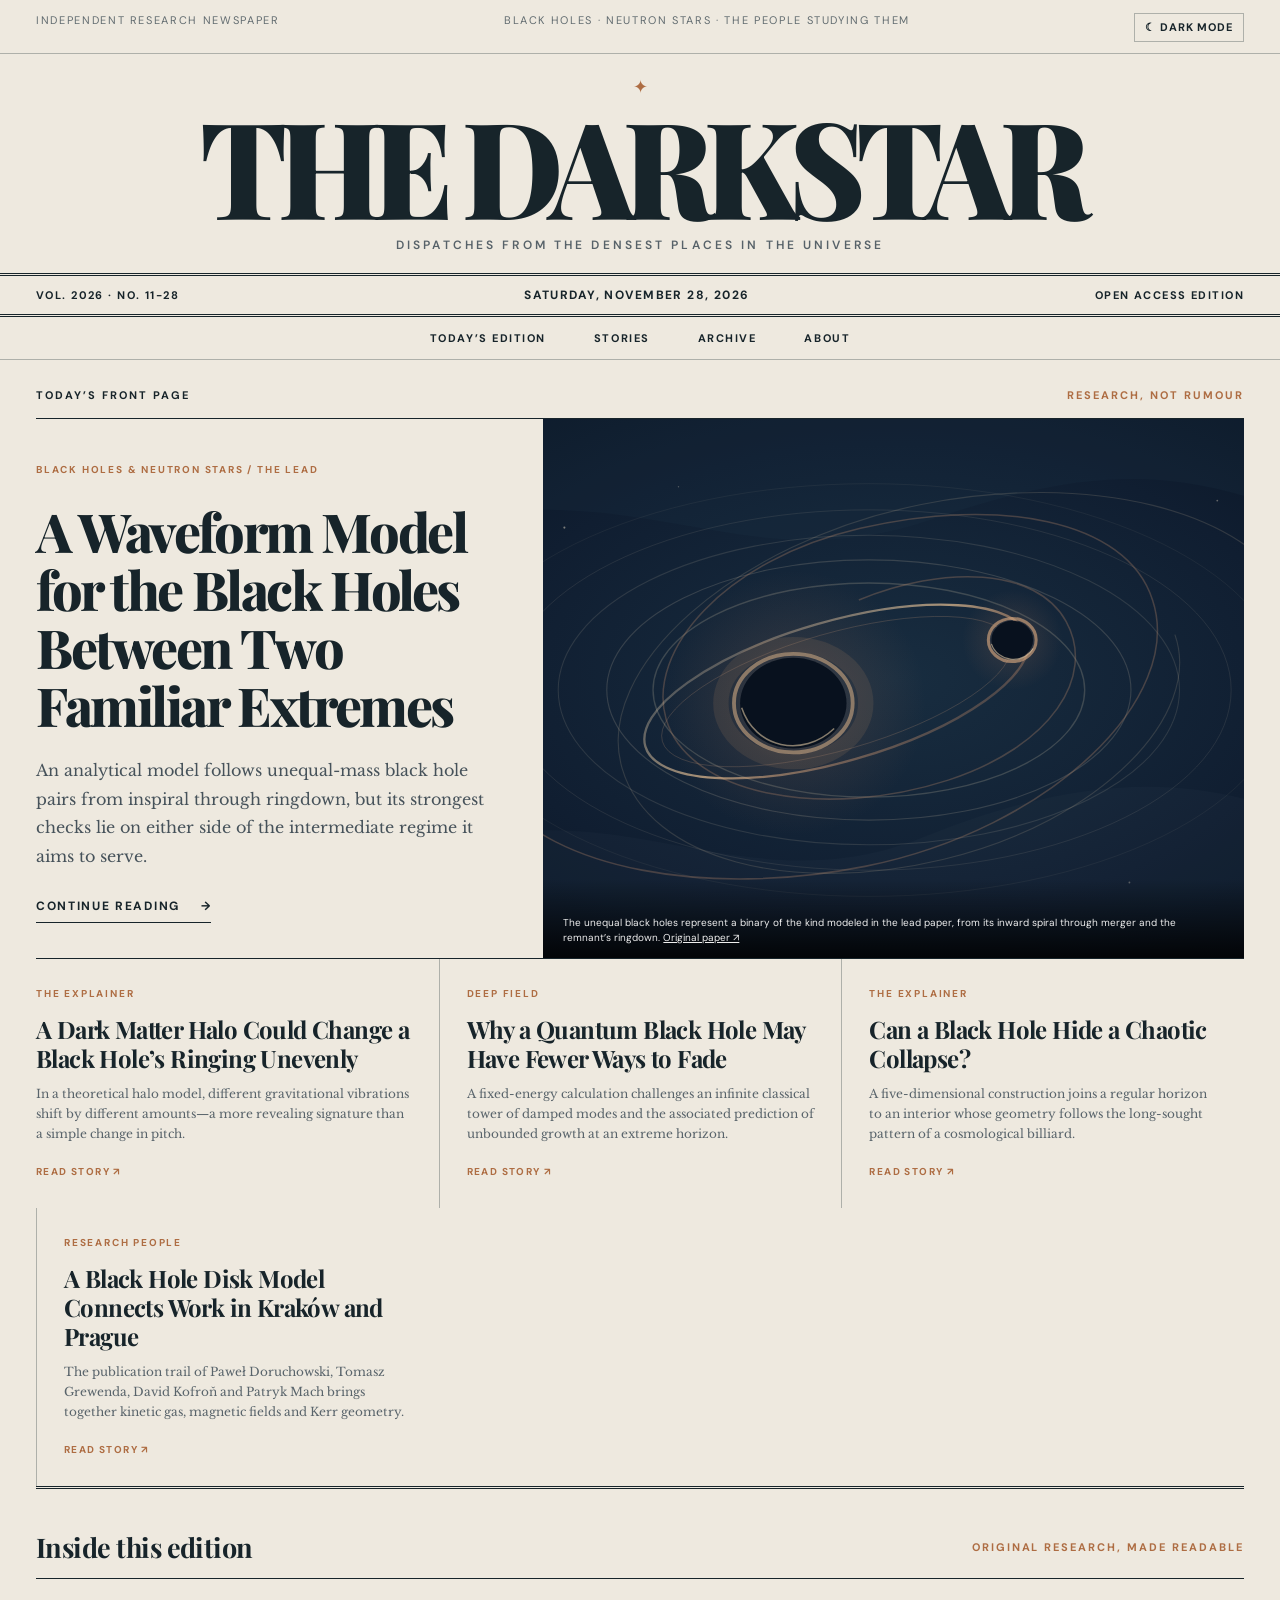
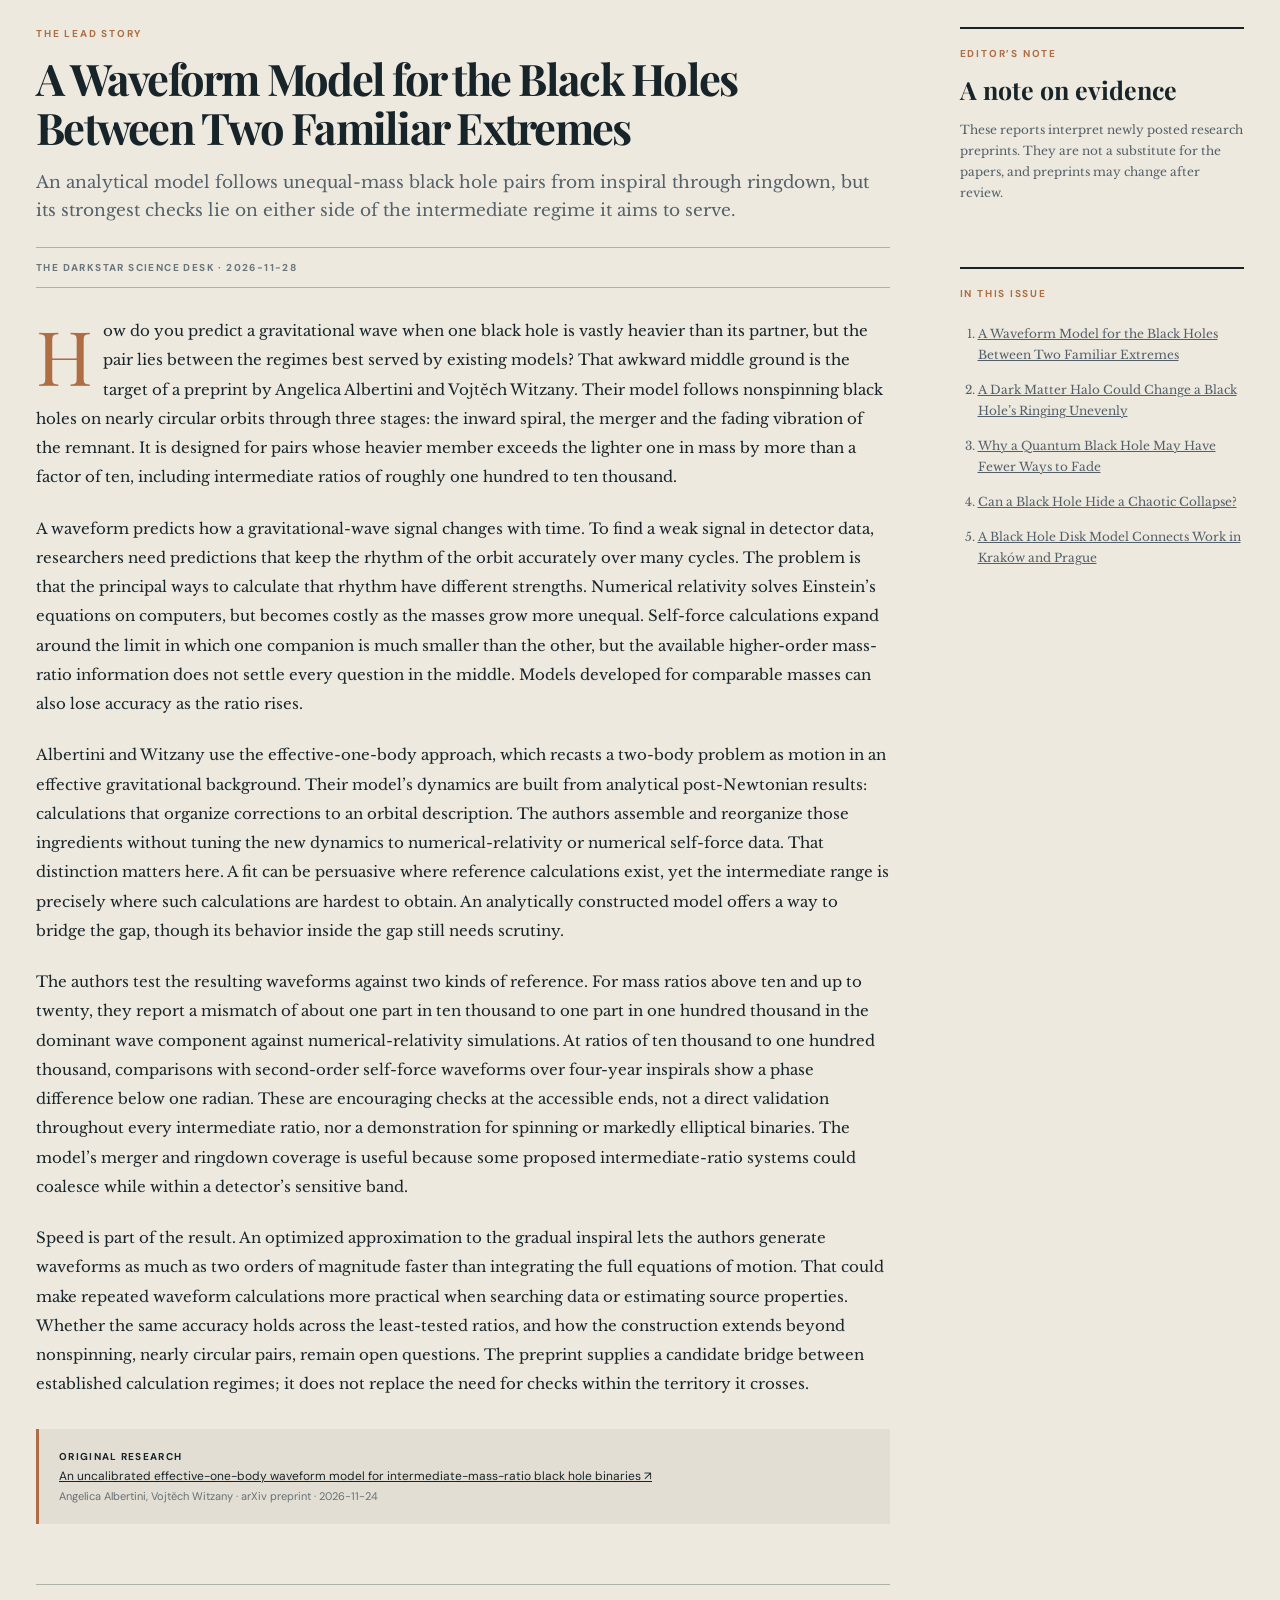
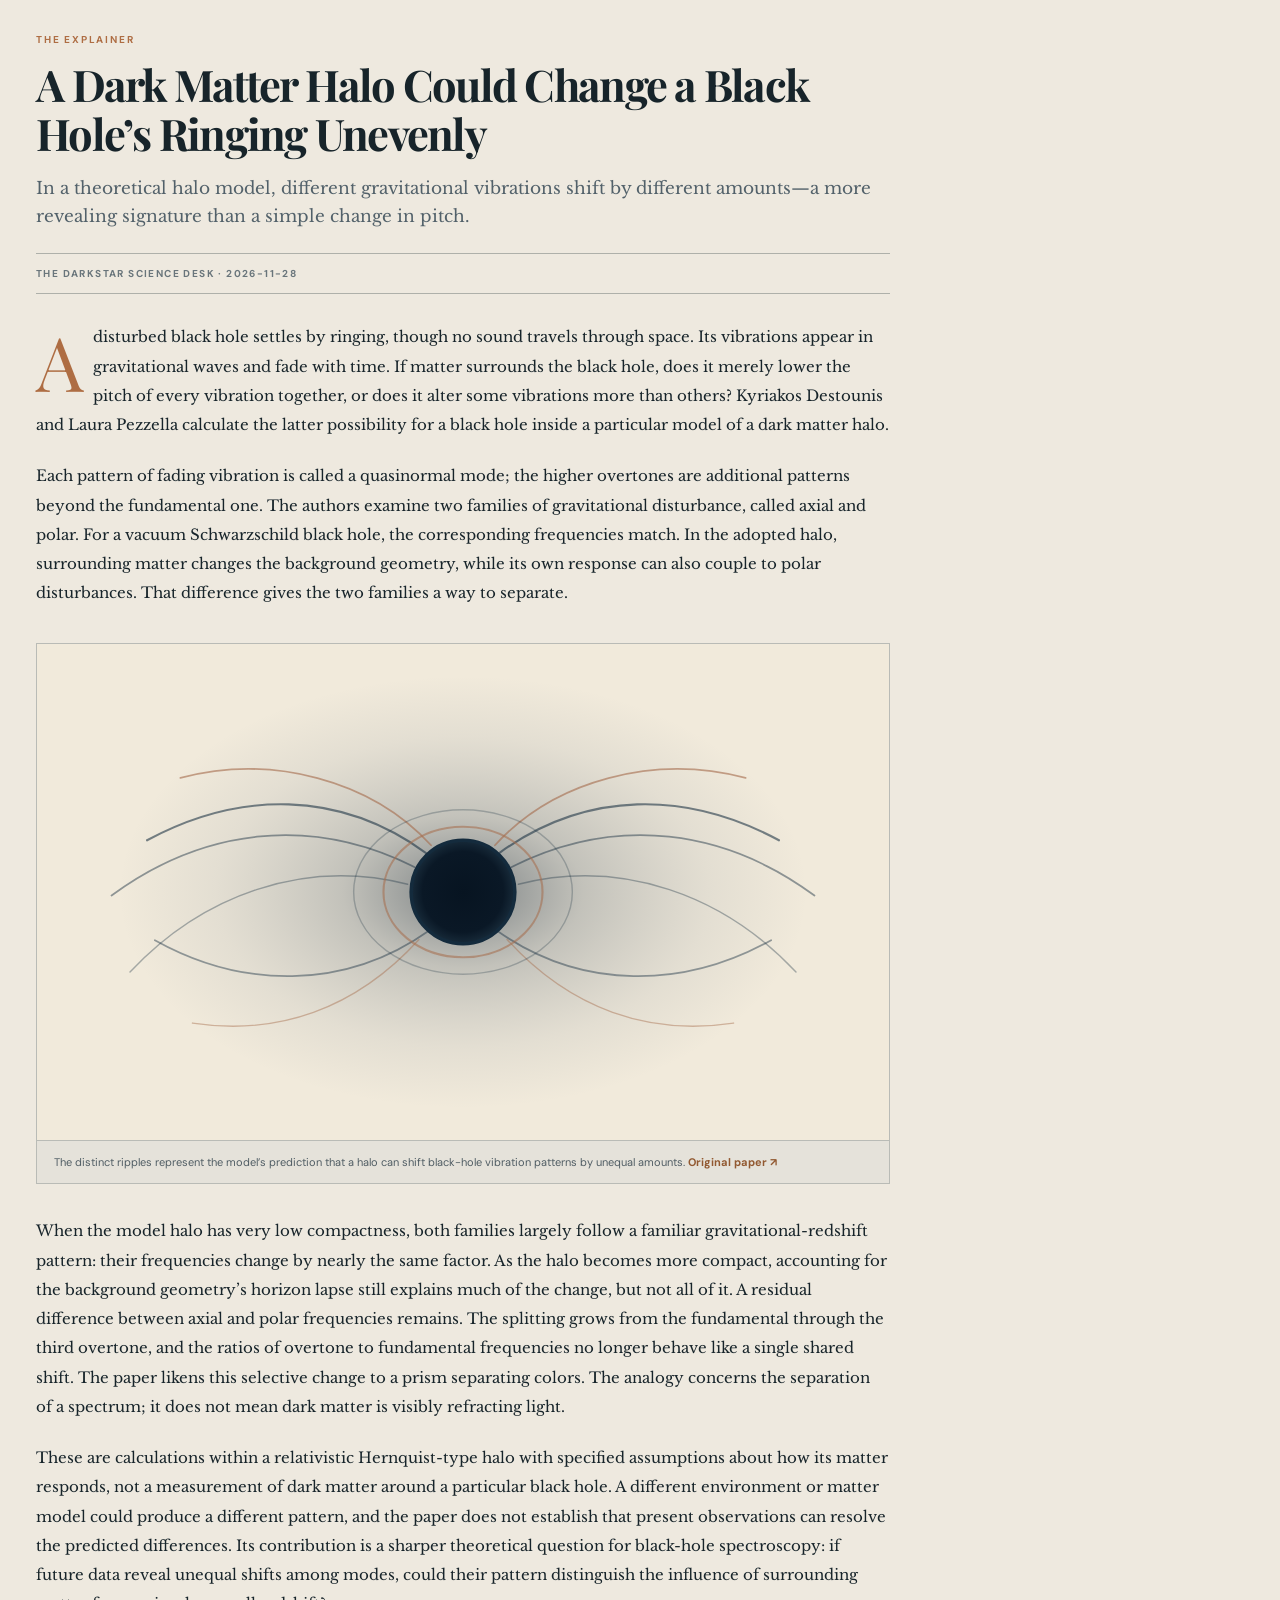
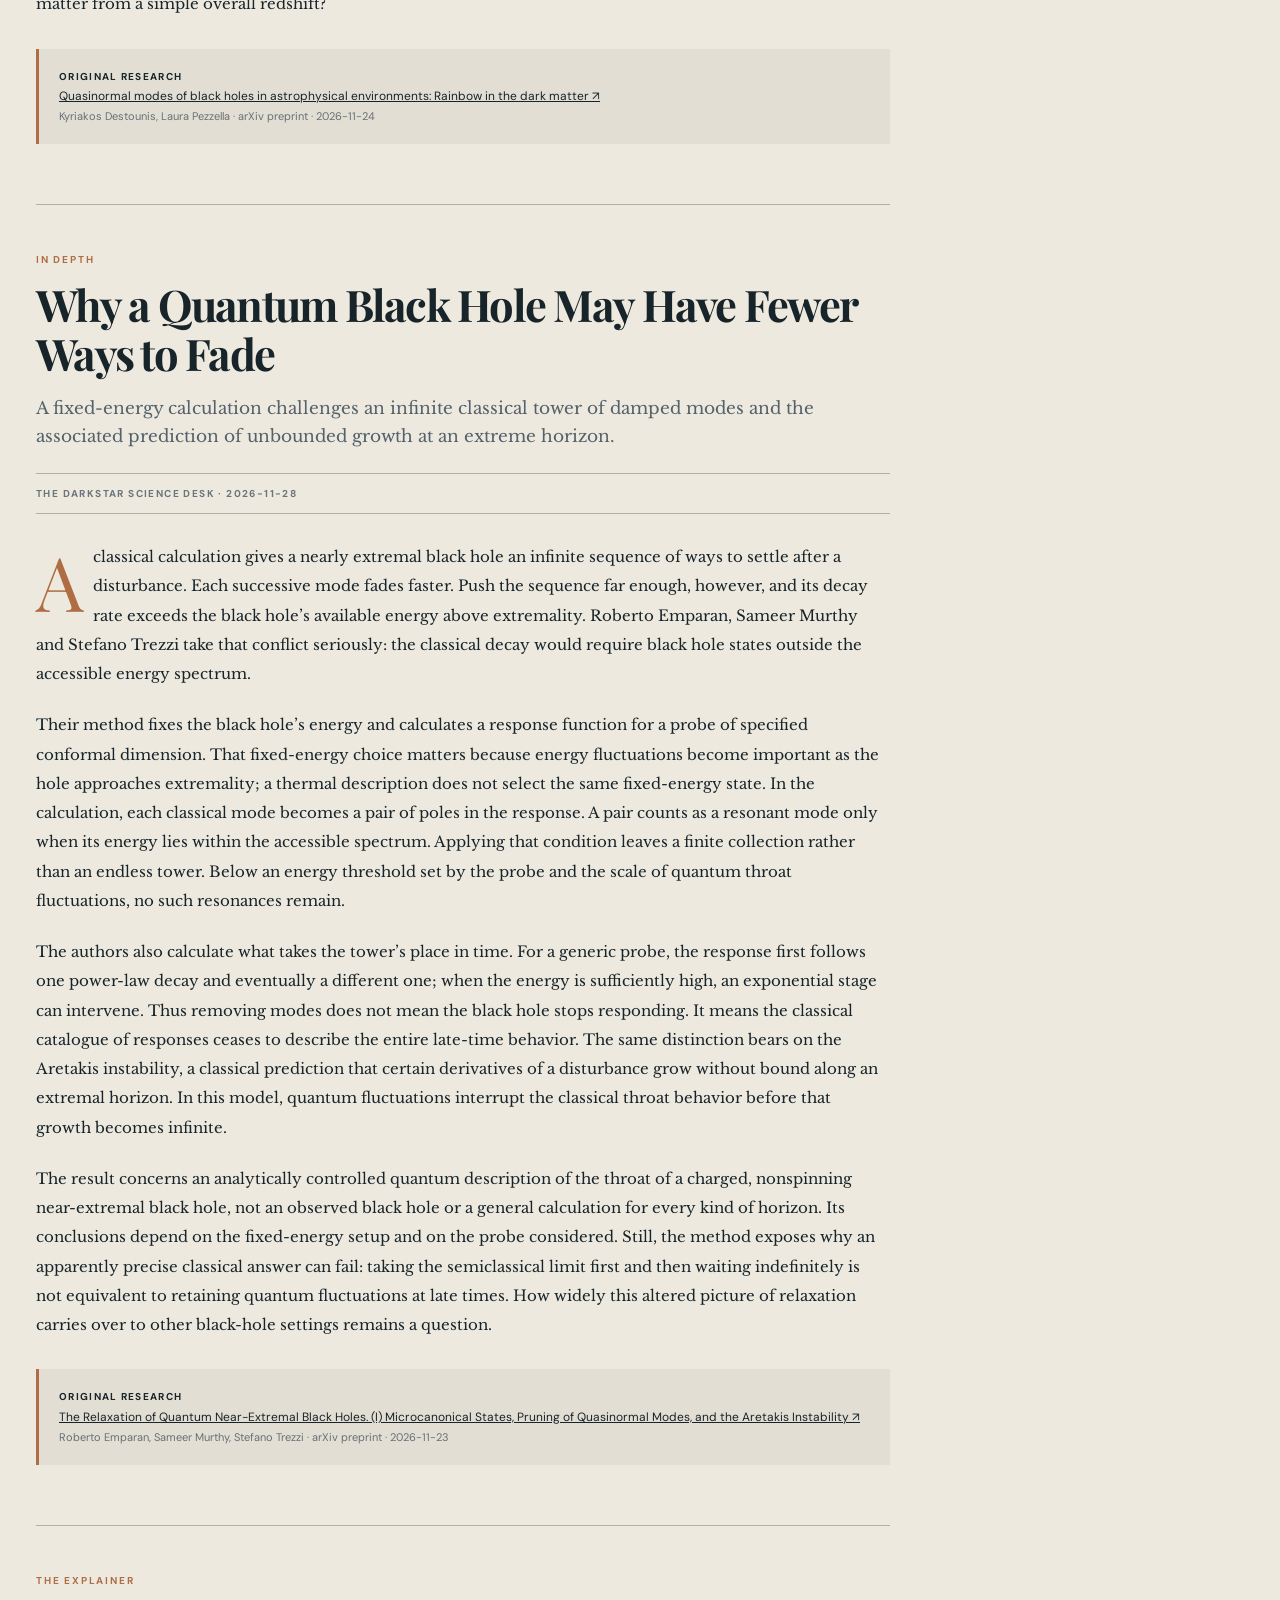
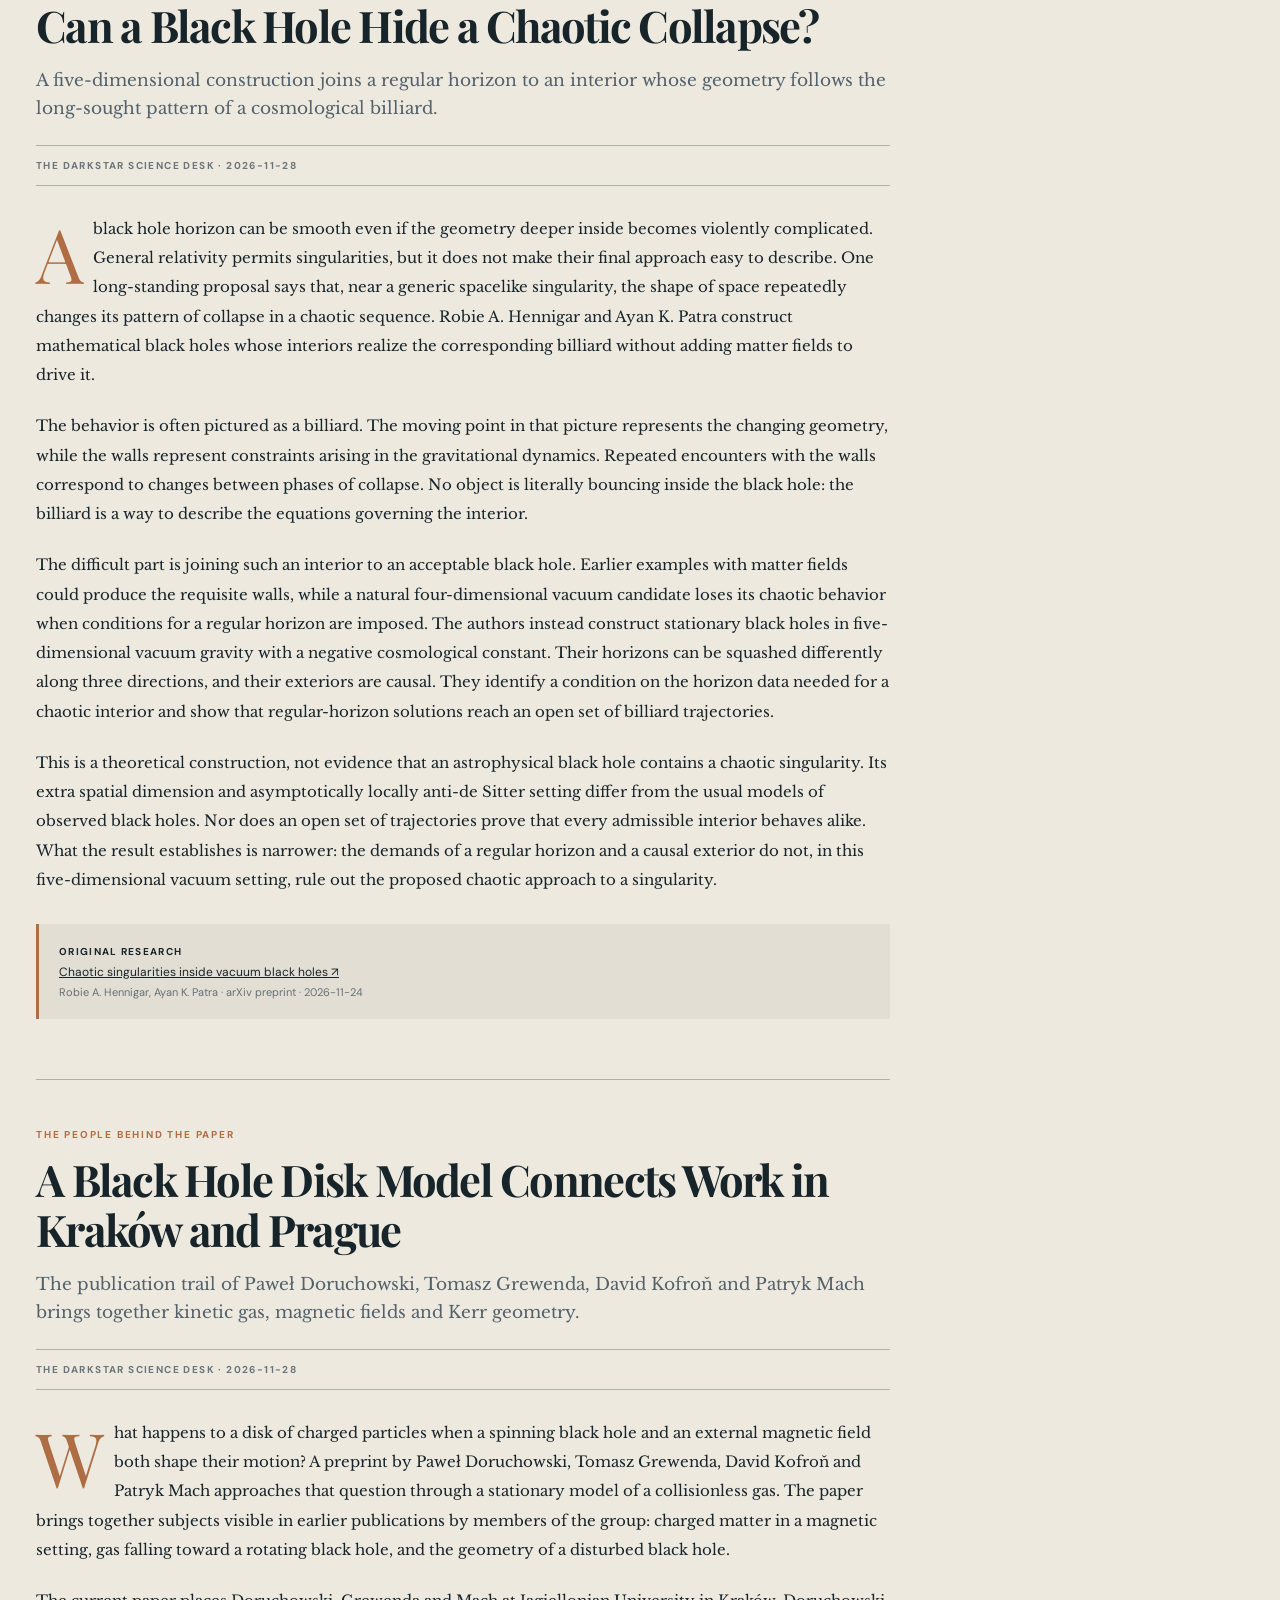
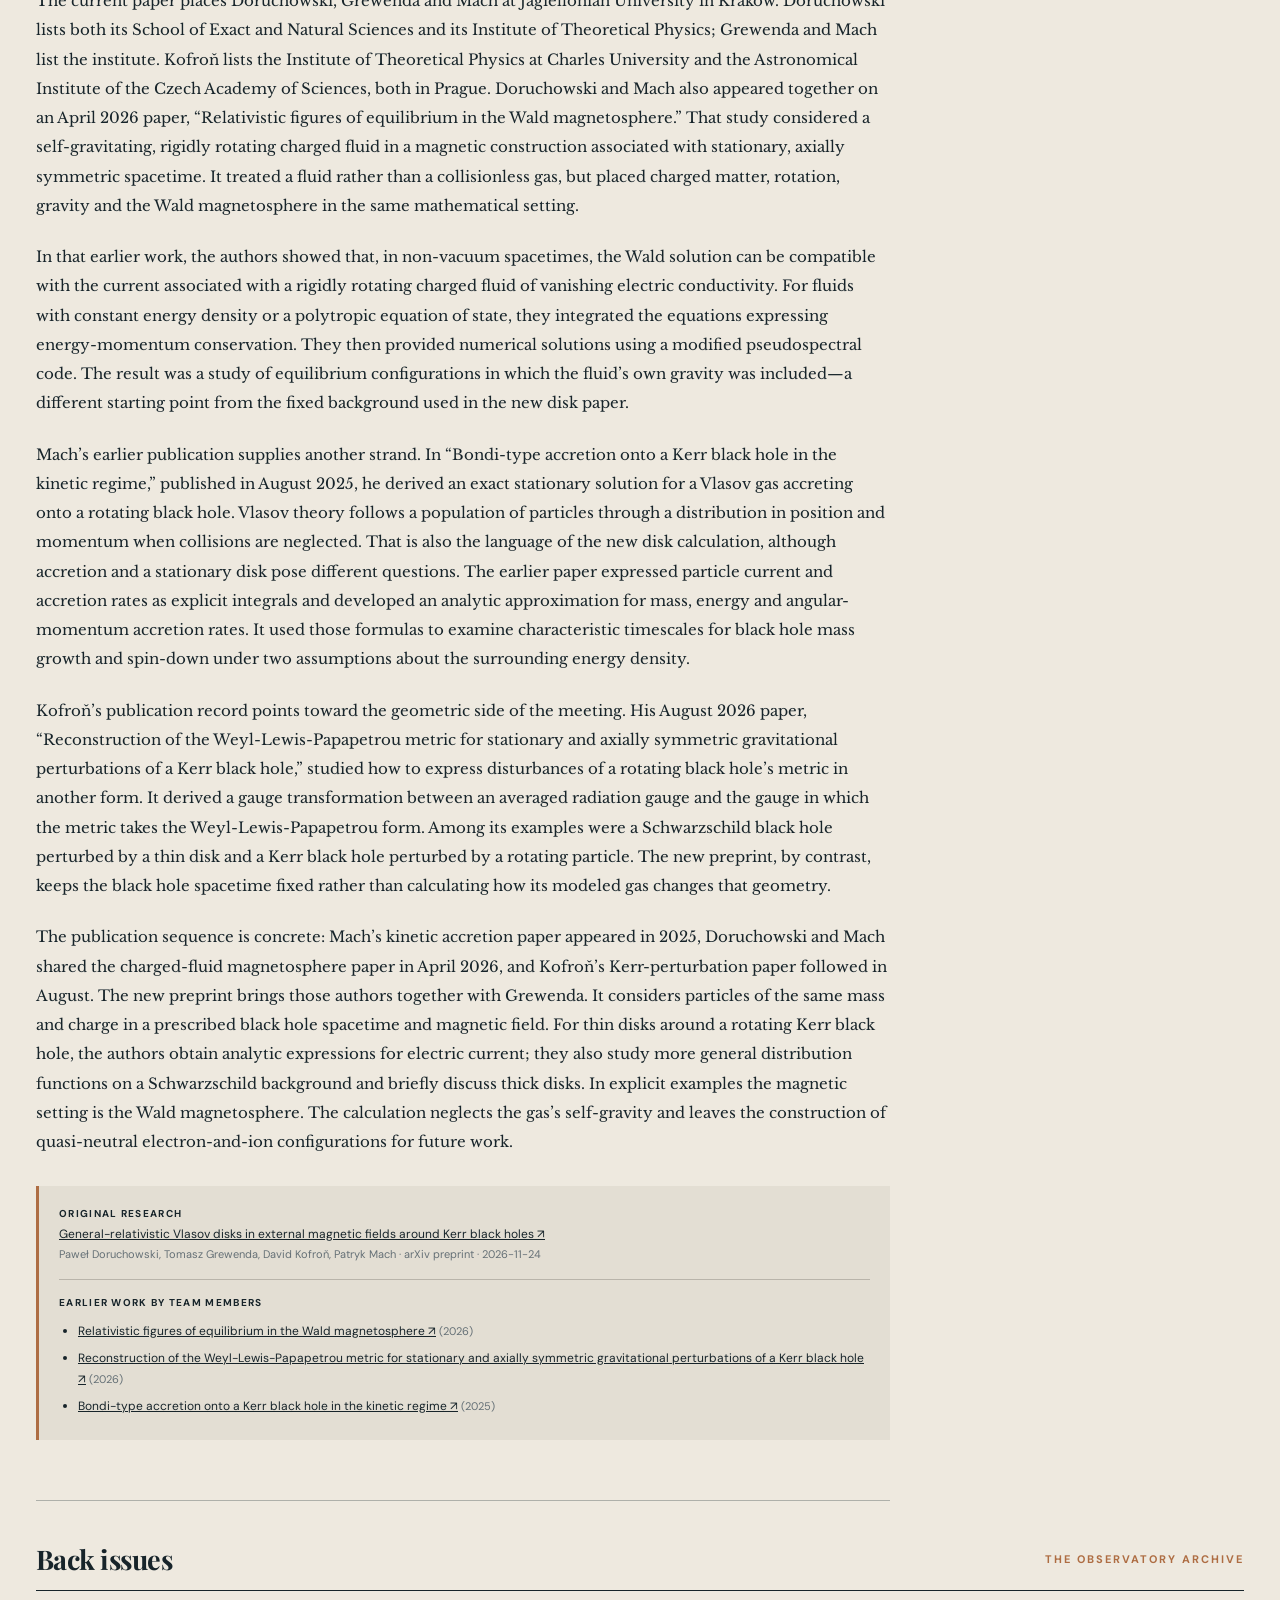
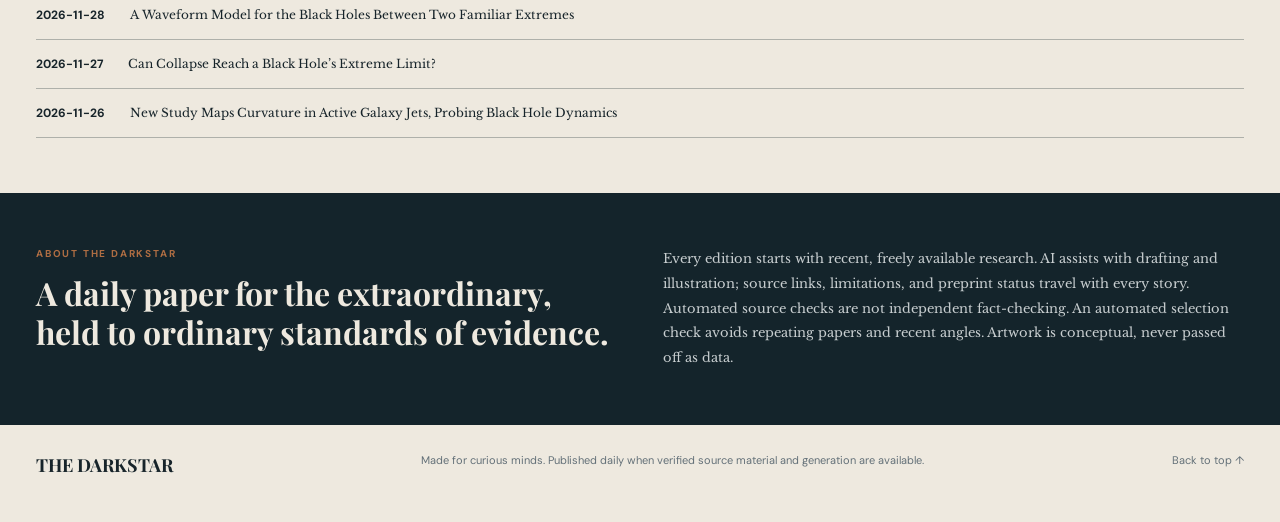
==== commit 1a5289e4: "Publish 2026-11-28" ====
--- a/index.html
+++ b/index.html
@@ -1,12 +1,12 @@
-<!doctype html><html lang="en"><head><meta charset="utf-8"><meta name="viewport" content="width=device-width,initial-scale=1"><meta name="theme-color" content="#eee9df"><meta name="description" content="The Darkstar: a daily research newspaper about black holes and neutron stars."><link rel="canonical" href="https://kenost.github.io/the-darkstar/"><title>The Darkstar — 2026-11-27</title><script>try{if(localStorage.getItem('darkstar-theme')==='dark')document.documentElement.dataset.theme='dark'}catch(e){}</script><link rel="stylesheet" href="style.css"><script src="theme.js" defer></script></head><body>
+<!doctype html><html lang="en"><head><meta charset="utf-8"><meta name="viewport" content="width=device-width,initial-scale=1"><meta name="theme-color" content="#eee9df"><meta name="description" content="The Darkstar: a daily research newspaper about black holes and neutron stars."><link rel="canonical" href="https://kenost.github.io/the-darkstar/"><title>The Darkstar — 2026-11-28</title><script>try{if(localStorage.getItem('darkstar-theme')==='dark')document.documentElement.dataset.theme='dark'}catch(e){}</script><link rel="stylesheet" href="style.css"><script src="theme.js" defer></script></head><body>
 <div class="topline"><span>Independent research newspaper</span><span>Black holes · Neutron stars · The people studying them</span><button class="theme-toggle" type="button" aria-label="Switch to dark mode" aria-pressed="false">☾ <span>Dark mode</span></button></div>
 <header class="masthead" id="today"><div class="star">✦</div><div class="name">THE DARKSTAR</div><p>Dispatches from the densest places in the universe</p></header>
-<div class="editionbar"><span>VOL. 2026 · NO. 11-27</span><span>Friday, November 27, 2026</span><span>OPEN ACCESS EDITION</span></div><nav><a href="#today">Today’s edition</a><a href="#stories">Stories</a><a href="#archive">Archive</a><a href="#about">About</a></nav>
+<div class="editionbar"><span>VOL. 2026 · NO. 11-28</span><span>Saturday, November 28, 2026</span><span>OPEN ACCESS EDITION</span></div><nav><a href="#today">Today’s edition</a><a href="#stories">Stories</a><a href="#archive">Archive</a><a href="#about">About</a></nav>
 <main><section class="front" aria-label="Front page"><div class="sectionlabel"><span>Today’s front page</span><span>RESEARCH, NOT RUMOUR</span></div>
-<div class="leadgrid"><div class="leadcopy"><div class="eyebrow">BLACK HOLES &amp; NEUTRON STARS / THE LEAD</div><h1><a href="#story-0">Can Collapse Reach a Black Hole’s Extreme Limit?</a></h1><p class="leaddeck">A mathematical construction shows uncharged matter forming an exactly extremal black hole in finite time, challenging a version of black-hole thermodynamics’ third law.</p><a class="continue" href="#story-0">Continue reading <span>→</span></a></div><figure class="cover"><img src="assets/2026-11-27-cover.svg" alt="Conceptual illustration inspired by the lead research paper"><figcaption>A conceptual scene of an uncharged scalar field collapsing to form an exactly extremal Schwarzschild–de Sitter black hole, as constructed in the mathematical study. <a href="https://arxiv.org/abs/2611.34542">Original paper ↗</a></figcaption></figure></div>
-<div class="teasers" id="stories"><a class="teaser" href="#story-1"><span class="eyebrow">The explainer</span><h3>Could Dark Matter Cool the Gas Around M87’s Black Hole?</h3><p>A proposed test treats hot infalling gas as a thermometer for light dark matter, then compares its predicted radio-to-millimeter glow with observations.</p><span class="readmore">Read story ↗</span></a><a class="teaser" href="#story-2"><span class="eyebrow">Deep field</span><h3>How Tall Is a Neutron Star’s Accretion Shock?</h3><p>Four relativistic simulations offer geometric estimates for intensely fed neutron stars, but translating a modeled column into an X-ray spectral fit remains an interpretive step.</p><span class="readmore">Read story ↗</span></a><a class="teaser" href="#story-3"><span class="eyebrow">The explainer</span><h3>Do Waveform Models Invent Clues to Black Hole Origins?</h3><p>A simulation study finds that model choice can shift some individual measurements, while population-level spin–mass patterns remain broadly recoverable at current design sensitivity.</p><span class="readmore">Read story ↗</span></a><a class="teaser" href="#story-4"><span class="eyebrow">Research people</span><h3>The Researchers Behind a Faster Gravitational-Wave Alert</h3><p>A far-flung team’s publication trail runs from pulsar searches and sky-localization methods to the practical challenge of telling other astronomers where—and what—to look for.</p><span class="readmore">Read story ↗</span></a></div></section>
+<div class="leadgrid"><div class="leadcopy"><div class="eyebrow">BLACK HOLES &amp; NEUTRON STARS / THE LEAD</div><h1><a href="#story-0">A Waveform Model for the Black Holes Between Two Familiar Extremes</a></h1><p class="leaddeck">An analytical model follows unequal-mass black hole pairs from inspiral through ringdown, but its strongest checks lie on either side of the intermediate regime it aims to serve.</p><a class="continue" href="#story-0">Continue reading <span>→</span></a></div><figure class="cover"><img src="assets/2026-11-28-cover.svg" alt="Conceptual illustration inspired by the lead research paper"><figcaption>The unequal black holes represent a binary of the kind modeled in the lead paper, from its inward spiral through merger and the remnant’s ringdown. <a href="https://arxiv.org/html/2611.32840">Original paper ↗</a></figcaption></figure></div>
+<div class="teasers" id="stories"><a class="teaser" href="#story-1"><span class="eyebrow">The explainer</span><h3>A Dark Matter Halo Could Change a Black Hole’s Ringing Unevenly</h3><p>In a theoretical halo model, different gravitational vibrations shift by different amounts—a more revealing signature than a simple change in pitch.</p><span class="readmore">Read story ↗</span></a><a class="teaser" href="#story-2"><span class="eyebrow">Deep field</span><h3>Why a Quantum Black Hole May Have Fewer Ways to Fade</h3><p>A fixed-energy calculation challenges an infinite classical tower of damped modes and the associated prediction of unbounded growth at an extreme horizon.</p><span class="readmore">Read story ↗</span></a><a class="teaser" href="#story-3"><span class="eyebrow">The explainer</span><h3>Can a Black Hole Hide a Chaotic Collapse?</h3><p>A five-dimensional construction joins a regular horizon to an interior whose geometry follows the long-sought pattern of a cosmological billiard.</p><span class="readmore">Read story ↗</span></a><a class="teaser" href="#story-4"><span class="eyebrow">Research people</span><h3>A Black Hole Disk Model Connects Work in Kraków and Prague</h3><p>The publication trail of Paweł Doruchowski, Tomasz Grewenda, David Kofroň and Patryk Mach brings together kinetic gas, magnetic fields and Kerr geometry.</p><span class="readmore">Read story ↗</span></a></div></section>
 <div class="rule-title"><span>Inside this edition</span><span>ORIGINAL RESEARCH, MADE READABLE</span></div>
-<div class="article-layout"><div class="article-main"><article class="story" id="story-0"><div class="eyebrow">The lead story</div><h2>Can Collapse Reach a Black Hole’s Extreme Limit?</h2><p class="deck">A mathematical construction shows uncharged matter forming an exactly extremal black hole in finite time, challenging a version of black-hole thermodynamics’ third law.</p><div class="byline">THE DARKSTAR SCIENCE DESK · 2026-11-27</div><div class="prose"><p>Can a collapsing cloud reach the exact limit that black-hole thermodynamics has long treated as unattainable in finite time? The question is sharper than whether a black hole can get very close. At the extremal limit, the black-hole and cosmological horizons of a Schwarzschild–de Sitter solution meet. A proposed third law says that a regular, continuous process cannot take a subextremal black hole all the way there in finite time while the matter obeys the weak energy condition. Mónica Tapia del Moral’s preprint constructs a mathematical counterexample using a scalar field, gravity and a positive cosmological constant—without electrical charge.</p><p>The cosmological constant matters because it changes the horizon structure. In the Schwarzschild–de Sitter family, a black-hole horizon coexists with a cosmological horizon associated with the surrounding spacetime. Extremality here concerns the limiting relation between those horizons, rather than the charge often invoked in discussions of extreme black holes. Tapia del Moral proves that certain regular, spherically symmetric initial conditions evolve into a region that is exactly extremal in finite time. The scalar field may have any nonnegative mass in the black-hole construction. The result is not a numerical collapse movie or an observation: it is an existence proof for solutions of the Einstein–scalar field equations.</p><p>The route to that proof is important. The paper uses characteristic gluing, a technique for joining suitable gravitational data along lightlike surfaces, to build initial conditions whose subsequent evolution has the required structure. The initial data are regular and have the topology of a three-sphere. At earlier times, the solution’s apparent horizon is exactly isometric to that of a subextremal Schwarzschild–de Sitter solution. An apparent horizon identifies a boundary using conditions on a particular slice of spacetime; an event horizon instead depends on the full future history of light rays. Establishing the geometry of the former does not, by itself, settle the latter.</p><p>Tapia del Moral therefore also addresses the global picture. In the constructed black-hole spacetime, the exactly extremal region is bounded toward the future by two event horizons, and the proof establishes that these are the only event horizons present. That last step is consequential: with a positive cosmological constant, configurations containing multiple black holes can exist, so additional horizons would complicate the interpretation. The paper also constructs the opposite time orientation, an extremal white hole, and a related Nariai solution when the scalar-field mass exceeds half the square root of the cosmological constant. Those extensions do not change the central black-hole finding, which does not require that extra mass condition.</p><p>The counterexample narrows what a third-law claim can mean under these assumptions. It demonstrates that regular uncharged collapse can reach exact extremality in this mathematical setting; it does not establish that an astrophysical black hole will do so. Spherical symmetry, the chosen matter model and the positive cosmological constant define the scope of the proof. The result leaves the question of which additional conditions, if any, preserve a finite-time barrier to extremality.</p></div><div class="sourcebox"><strong>Original research</strong><br><a href="https://arxiv.org/abs/2611.34542" target="_blank" rel="noopener noreferrer">Gravitational collapse to extremal black holes with $Λ&gt;0$: counterexamples to the third law without charge ↗</a><br><span>Mónica Tapia del Moral · arXiv preprint · 2026-11-25</span></div></article><article class="story" id="story-1"><div class="eyebrow">The explainer</div><h2>Could Dark Matter Cool the Gas Around M87’s Black Hole?</h2><p class="deck">A proposed test treats hot infalling gas as a thermometer for light dark matter, then compares its predicted radio-to-millimeter glow with observations.</p><div class="byline">THE DARKSTAR SCIENCE DESK · 2026-11-27</div><div class="prose"><p>The gas around a black hole is hot enough to radiate, but what if an unseen population of particles is taking some of its heat away? Ran Ding, Ningqiang Song and Cong Zhang propose using the accretion flow around M87’s supermassive black hole to test that possibility. Their target is light dark matter: hypothetical particles whose interactions are difficult to probe in conventional detectors because they can transfer so little energy to ordinary matter.</p><p>The proposed mechanism begins with an energy difference. Near the black hole, dark-matter particles with masses below roughly a million electron-volts can still carry less kinetic energy than the hot electrons in the gas, according to the paper’s model. If the two populations scatter elastically, the electrons can lose heat to the lower-energy dark matter. Electron temperature helps determine the gas’s radio-to-millimeter emission. A sufficiently strong extra cooling channel would therefore alter the spectrum astronomers receive.</p><figure class="research-visual"><a href="assets/2026-11-27-story-1.svg" target="_blank" rel="noopener noreferrer" aria-label="Open illustration at full size"><img loading="lazy" src="assets/2026-11-27-story-1.svg" alt="Conceptual glowing accretion flow around a dark black-hole center with a few faint cool-toned specks."></a><figcaption>Hot gas surrounds M87’s black hole in this conceptual view; the faint specks evoke hypothesized dark-matter interactions, not detected particles. <a href="https://arxiv.org/html/2611.34172" target="_blank" rel="noopener noreferrer">Original paper ↗</a></figcaption></figure><p>The researchers added this cooling process to a model of an advection-dominated accretion flow, in which moving gas carries substantial energy inward. They solved its thermal equations for an electron-temperature profile and predicted emission, then compared that prediction with observations made alongside the 2017 Event Horizon Telescope campaign. This is a constraint from a model-data comparison, not a detection of dark matter. The comparison limits how strongly light dark matter could scatter from electrons under the assumed flow and particle models, including versions with heavy or light mediators—the particles that would carry the interaction.</p><p>The method asks whether dark matter would disturb an observable heat balance, even if individual dark-matter particles leave no direct signal. The observed spectrum must also be interpreted through the physics of accreting gas and its other emission components, including a jet. The preprint’s limits are consequently conditional on that modeling. It offers a complementary route to the dark-matter question: instead of trying to catch a light particle’s tiny recoil in a laboratory, look for the heat it might remove from a black hole’s surroundings.</p></div><div class="sourcebox"><strong>Original research</strong><br><a href="https://arxiv.org/html/2611.34172" target="_blank" rel="noopener noreferrer">Black hole accretion flows as dark matter bolometers ↗</a><br><span>Ran Ding, Ningqiang Song, Cong Zhang · arXiv preprint · 2026-11-25</span></div></article><article class="story" id="story-2"><div class="eyebrow">In depth</div><h2>How Tall Is a Neutron Star’s Accretion Shock?</h2><p class="deck">Four relativistic simulations offer geometric estimates for intensely fed neutron stars, but translating a modeled column into an X-ray spectral fit remains an interpretive step.</p><div class="byline">THE DARKSTAR SCIENCE DESK · 2026-11-27</div><div class="prose"><p>A magnetic neutron star can funnel incoming matter toward its poles, where radiation pressure may slow the flow before it strikes the surface. The height of that slowdown and the width of the resulting accretion column affect how X-rays escape. Neither dimension is simply photographed. Fatemeh Kayanikhoo and Marios Kouzis instead use four axisymmetric simulations of super-Eddington accretion to estimate the column’s geometry and compare it with quantities inferred from X-ray spectra.</p><p>Their calculations combine general relativity, radiation, magnetic fields and flowing gas. The simulated neutron stars have maximum surface magnetic fields spanning 30 billion to 100 billion gauss. The authors measure the angular width of each column and estimate a characteristic radiation-shock height from the flow speed and how rapidly that speed changes. Across the four models, the width decreases from about 0.14 to 0.07 radians while the estimated height increases from 1.95 to 3.89 kilometres. Those are properties of the modeled flows, not direct measurements of a particular neutron star.</p><figure class="research-visual"><a href="assets/2026-11-27-story-2.svg" target="_blank" rel="noopener noreferrer" aria-label="Open illustration at full size"><img loading="lazy" src="assets/2026-11-27-story-2.svg" alt="Conceptual neutron-star surface and narrow polar accretion column, with a bright shock layer suspended above the surface."></a><figcaption>At the neutron star’s pole, the modeled shock stands above the surface inside a narrow column of infalling gas. <a href="https://arxiv.org/html/2611.32865" target="_blank" rel="noopener noreferrer">Original paper ↗</a></figcaption></figure><p>The comparison with observations requires another translation. X-ray spectral models infer dimensions through assumptions about the gas and how photons scatter and escape. Kayanikhoo and Kouzis calculate an area-equivalent radius for each simulated column—a single radius representing its area—so that the simulation can be set beside values from the spectral model called bwcycl. Their radii range from 5.2 to 3.2 kilometres; three lie in the upper part of the range inferred from those spectral fits. Agreement at that level does not establish that the simulated columns reproduce every feature of the observed systems.</p><p>The method also defines the limits of the finding. Four models sample a restricted range of magnetic fields, and axisymmetry excludes structures that vary around the star. Shock heights are estimated from velocity behaviour rather than measured as an observed boundary. The spectral comparison likewise depends on its own model of how radiation emerges. The work forms a bridge between two ways of describing the same difficult region: a simulated flow with explicit geometry and an X-ray spectrum whose shape carries indirect clues to that geometry.</p></div><div class="sourcebox"><strong>Original research</strong><br><a href="https://arxiv.org/html/2611.32865" target="_blank" rel="noopener noreferrer">Super-Eddington Neutron Star Accretion Columns: Comparing GRRMHD Simulations with Spectral Models ↗</a><br><span>Fatemeh Kayanikhoo, Marios Kouzis · arXiv preprint · 2026-11-24</span></div></article><article class="story" id="story-3"><div class="eyebrow">The explainer</div><h2>Do Waveform Models Invent Clues to Black Hole Origins?</h2><p class="deck">A simulation study finds that model choice can shift some individual measurements, while population-level spin–mass patterns remain broadly recoverable at current design sensitivity.</p><div class="byline">THE DARKSTAR SCIENCE DESK · 2026-11-27</div><div class="prose"><p>The gravitational wave from two merging black holes does not arrive with a label saying how the pair formed. Researchers instead look for patterns in properties inferred from many mergers. Two useful clues are mass ratio—how unequal the black holes are—and effective spin, a measure of how their spins line up with the pair’s orbit. Different formation routes may populate different parts of that two-property map. But the properties affect the wave in related ways, making them hard to disentangle. Could the mathematical waveform used to interpret a signal create a misleading pattern?</p><p>Upasana Das and Suvodip Mukherjee tested that question with an injection-and-recovery study. They generated simulated signals using one waveform model, NRSur7dq4, as the reference and analyzed them with two others, SEOBNRv5PHM and IMRPhenomTPHM. The deliberate mismatch reveals what happens when the analysis model differs from the signal model. It is a test of modeling error under specified conditions, not proof that any one model perfectly describes nature.</p><p>The preprint finds regions—particularly among unequal-mass binaries—where waveform choice can noticeably affect recovered properties. Some catalogued events, including GW190403_051519 and GW240527_230910, lie near regions the authors identify as more susceptible. That does not mean those events have been shown to be wrongly measured. At the population level, however, the authors find that waveform systematics are unlikely to manufacture a spin–mass-ratio correlation or prevent recovery of the underlying population properties for current detectors at their design sensitivity.</p><p>The distinction between one event and a population is central. A model mismatch may make an individual merger look unusual without producing the same misleading trend across many mergers. The result supports using spin–mass patterns to investigate formation channels under the study’s tested conditions, while keeping greater caution around susceptible individual events. It does not identify a definitive formation route for the observed black holes.</p></div><div class="sourcebox"><strong>Original research</strong><br><a href="https://arxiv.org/html/2611.34731" target="_blank" rel="noopener noreferrer">Is Gravitational-Wave Waveform Systematics a Bottleneck for Formation Channel Inferences using Effective-Spin and Mass-Ratio? ↗</a><br><span>Upasana Das, Suvodip Mukherjee · arXiv preprint · 2026-11-25</span></div></article><article class="story" id="story-4"><div class="eyebrow">The people behind the paper</div><h2>The Researchers Behind a Faster Gravitational-Wave Alert</h2><p class="deck">A far-flung team’s publication trail runs from pulsar searches and sky-localization methods to the practical challenge of telling other astronomers where—and what—to look for.</p><div class="byline">THE DARKSTAR SCIENCE DESK · 2026-11-27</div><div class="prose"><p>When a gravitational-wave candidate appears, a quick message can help other astronomers decide where and what to search. A preprint on alerts from LIGO, Virgo and KAGRA’s fourth observing run describes public information about chirp mass and possible sub-solar-mass objects, alongside tests of the delivery infrastructure. Sushant Sharma Chaudhary and Andrew Toivonen are marked as equal contributors. The wider team’s publication record traces several lines of work that meet around the alert: searches for faint signals, tests of gravity, sky localization and follow-up astronomy.</p><p>The paper lists Chaudhary at the University of Minnesota and Toivonen at Minnesota and Los Alamos National Laboratory. Deep Chatterjee is listed at the Massachusetts Institute of Technology, Roberto De Pietri at institutions in Parma, Alvin K. Y. Li at the University of Tokyo, Cody Messick and Brandon Piotrzkowski at the University of Wisconsin–Milwaukee, and Geoffrey Mo at MIT and institutions in Pasadena. Their shared publications record overlapping collaborations, while individual papers show the variety of questions represented on the author list.</p><p>One thread reaches back to a 2019 narrow-band search for gravitational waves from known pulsars. Chatterjee, De Pietri, Messick and Mo were among the current paper’s authors who also appeared on that work. It searched data from 33 pulsars for the nearly continuous signal an asymmetric spinning neutron star might emit, allowing a small mismatch between the assumed and true signal evolution. No signal was found, and the authors reported upper limits. A later shared publication examined gravitational waves associated with the 2024 Vela pulsar glitch. It found no significant detection candidates but set direct strain limits stricter than those indirectly inferred from the glitch’s overall energy scale.</p><p>Another shared search, using the first eight months of the fourth observing run, targeted continuous waves from 15 nearby supernova remnants likely to host young neutron stars. It used five pipelines and found no evidence of a signal. The researchers set limits on strain amplitude, including their strongest constraint near 300 hertz for Vela Jr. These projects address signals different from merger alerts, but they document repeated collaboration on extracting constraints from detector data even when a search produces no detection.</p><p>Other work leads toward the decisions that follow a candidate. In a 2021 paper, Piotrzkowski and coauthors developed a joint ranking statistic to assess whether gravitational-wave and other astronomical candidates fit together better than random coincidences. They incorporated shared parameters and galaxy catalogues, and tested the methods on known and tentative joint candidates. Li coauthored a 2026 simulation study asking how combining repeated images of a strongly lensed gravitational-wave source could improve its sky localization. The largest typical gain came from combining two images, reducing the 90% credible sky area by an order of magnitude.</p><p>Michael W. Coughlin, listed at Minnesota in the new paper, coauthored a study of whether kilonova light curves can help recover a neutron-star merger’s time under different observing conditions. De Pietri coauthored a 2023 study of the prospects for recovering inertial modes in long-lived neutron-star merger remnants. It injected numerical post-merger waveforms into simulated noise and used BayesWave to reconstruct them. Mo coauthored a 2026 paper presenting a photon-counting method for fast, low-noise astronomical imagers, demonstrated on optical data that included pulsar detections. These publications span timing, dense-matter signals and faint light; they do not assign their authors particular roles in the alert paper.</p><p>A documented bridge to the new work is a search for mergers with sub-solar-mass components in data from the second part of the fourth observing run. Published in October 2026, it shares numerous authors with the alert preprint, including Chaudhary, Chatterjee, De Pietri, Li, Messick, Mo and Coughlin. Two of three search pipelines reported outlying candidates, but none at sufficient significance to establish a detection; the study then placed limits on possible populations. The new paper describes HasSSM, a public product estimating the probability that a candidate contains a sub-solar-mass object. Search limits and low-latency alerts answer different questions, but the shared authors and subject show an earlier collaboration around that class of source.</p><p>The team’s shared record also includes tests of general relativity using merger signals from the fourth gravitational-wave transient catalog. One paper examined merger remnants and found overall consistency with relativity, with no strong evidence for a deviation. In the new work, the collaboration turns to the infrastructure itself: a simulated-signal challenge and software for replaying recorded triggers through downstream processing. The paper reports that some products performed less well on the challenge’s particular simulated population. Across these projects, overlapping groups have worked on searches, limits and interpretation as well as the practical systems that make candidate information available to other observers.</p></div><div class="sourcebox"><strong>Original research</strong><br><a href="https://arxiv.org/html/2611.33434" target="_blank" rel="noopener noreferrer">Low-latency gravitational wave alert infrastructure and new data products for multi-messenger astronomy during LIGO-Virgo-KAGRA&#x27;s fourth observing run ↗</a><br><span>Sushant Sharma Chaudhary, Andrew Toivonen, Deep Chatterjee, Roberto De Pietri, Alvin K. Y. Li et al. · arXiv preprint · 2026-11-24</span><div class="earlier-research"><strong>Earlier work by team members</strong><ul><li><a href="https://arxiv.org/html/2610.20276" target="_blank" rel="noopener noreferrer">Search for Compact Binary Coalescences with Sub-solar Mass Components in Data from the Second Part of LIGO-Virgo-KAGRA&#x27;s Fourth Observing Run ↗</a> <span>(2026)</span></li><li><a href="https://arxiv.org/html/2512.17990" target="_blank" rel="noopener noreferrer">Constraints on gravitational waves from the 2024 Vela pulsar glitch ↗</a> <span>(2025)</span></li><li><a href="https://arxiv.org/html/1902.08442" target="_blank" rel="noopener noreferrer">Narrow-band search for gravitational waves from known pulsars using the second LIGO observing run ↗</a> <span>(2019)</span></li><li><a href="https://arxiv.org/html/2302.04553" target="_blank" rel="noopener noreferrer">Prospects for the inference of inertial modes from hypermassive neutron stars with future gravitational-wave detectors ↗</a> <span>(2023)</span></li><li><a href="https://arxiv.org/html/2604.16561" target="_blank" rel="noopener noreferrer">A First Investigation of Repeated-Signal Localization of Strongly Lensed Gravitational Waves for Multimessenger Astronomy ↗</a> <span>(2026)</span></li><li><a href="https://arxiv.org/html/2610.07137" target="_blank" rel="noopener noreferrer">Optimal Photon Counting with Fast, Low Noise Astronomical Imagers ↗</a> <span>(2026)</span></li><li><a href="https://arxiv.org/html/2111.12814" target="_blank" rel="noopener noreferrer">A Joint Ranking Statistic for Multi-messenger Astronomical Searches with Gravitational Waves ↗</a> <span>(2021)</span></li><li><a href="https://arxiv.org/html/2610.28775" target="_blank" rel="noopener noreferrer">Can we constrain the binary neutron star merger time from kilonova light curves? ↗</a> <span>(2026)</span></li></ul></div></div></article></div><aside><div class="aside-box"><div class="eyebrow">EDITOR’S NOTE</div><h3>A note on evidence</h3><p>These reports interpret newly posted research preprints. They are not a substitute for the papers, and preprints may change after review.</p></div><div class="aside-box"><div class="eyebrow">IN THIS ISSUE</div><ol><li><a href="#story-0">Can Collapse Reach a Black Hole’s Extreme Limit?</a></li><li><a href="#story-1">Could Dark Matter Cool the Gas Around M87’s Black Hole?</a></li><li><a href="#story-2">How Tall Is a Neutron Star’s Accretion Shock?</a></li><li><a href="#story-3">Do Waveform Models Invent Clues to Black Hole Origins?</a></li><li><a href="#story-4">The Researchers Behind a Faster Gravitational-Wave Alert</a></li></ol></div></aside></div>
-<section class="archive" id="archive"><div class="rule-title"><span>Back issues</span><span>THE OBSERVATORY ARCHIVE</span></div><ul><li><a href="issues/2026-11-27/">2026-11-27 <span>Can Collapse Reach a Black Hole’s Extreme Limit?</span></a></li><li><a href="issues/2026-11-26/">2026-11-26 <span>New Study Maps Curvature in Active Galaxy Jets, Probing Black Hole Dynamics</span></a></li></ul></section>
+<div class="article-layout"><div class="article-main"><article class="story" id="story-0"><div class="eyebrow">The lead story</div><h2>A Waveform Model for the Black Holes Between Two Familiar Extremes</h2><p class="deck">An analytical model follows unequal-mass black hole pairs from inspiral through ringdown, but its strongest checks lie on either side of the intermediate regime it aims to serve.</p><div class="byline">THE DARKSTAR SCIENCE DESK · 2026-11-28</div><div class="prose"><p>How do you predict a gravitational wave when one black hole is vastly heavier than its partner, but the pair lies between the regimes best served by existing models? That awkward middle ground is the target of a preprint by Angelica Albertini and Vojtěch Witzany. Their model follows nonspinning black holes on nearly circular orbits through three stages: the inward spiral, the merger and the fading vibration of the remnant. It is designed for pairs whose heavier member exceeds the lighter one in mass by more than a factor of ten, including intermediate ratios of roughly one hundred to ten thousand.</p><p>A waveform predicts how a gravitational-wave signal changes with time. To find a weak signal in detector data, researchers need predictions that keep the rhythm of the orbit accurately over many cycles. The problem is that the principal ways to calculate that rhythm have different strengths. Numerical relativity solves Einstein’s equations on computers, but becomes costly as the masses grow more unequal. Self-force calculations expand around the limit in which one companion is much smaller than the other, but the available higher-order mass-ratio information does not settle every question in the middle. Models developed for comparable masses can also lose accuracy as the ratio rises.</p><p>Albertini and Witzany use the effective-one-body approach, which recasts a two-body problem as motion in an effective gravitational background. Their model’s dynamics are built from analytical post-Newtonian results: calculations that organize corrections to an orbital description. The authors assemble and reorganize those ingredients without tuning the new dynamics to numerical-relativity or numerical self-force data. That distinction matters here. A fit can be persuasive where reference calculations exist, yet the intermediate range is precisely where such calculations are hardest to obtain. An analytically constructed model offers a way to bridge the gap, though its behavior inside the gap still needs scrutiny.</p><p>The authors test the resulting waveforms against two kinds of reference. For mass ratios above ten and up to twenty, they report a mismatch of about one part in ten thousand to one part in one hundred thousand in the dominant wave component against numerical-relativity simulations. At ratios of ten thousand to one hundred thousand, comparisons with second-order self-force waveforms over four-year inspirals show a phase difference below one radian. These are encouraging checks at the accessible ends, not a direct validation throughout every intermediate ratio, nor a demonstration for spinning or markedly elliptical binaries. The model’s merger and ringdown coverage is useful because some proposed intermediate-ratio systems could coalesce while within a detector’s sensitive band.</p><p>Speed is part of the result. An optimized approximation to the gradual inspiral lets the authors generate waveforms as much as two orders of magnitude faster than integrating the full equations of motion. That could make repeated waveform calculations more practical when searching data or estimating source properties. Whether the same accuracy holds across the least-tested ratios, and how the construction extends beyond nonspinning, nearly circular pairs, remain open questions. The preprint supplies a candidate bridge between established calculation regimes; it does not replace the need for checks within the territory it crosses.</p></div><div class="sourcebox"><strong>Original research</strong><br><a href="https://arxiv.org/html/2611.32840" target="_blank" rel="noopener noreferrer">An uncalibrated effective-one-body waveform model for intermediate-mass-ratio black hole binaries ↗</a><br><span>Angelica Albertini, Vojtěch Witzany · arXiv preprint · 2026-11-24</span></div></article><article class="story" id="story-1"><div class="eyebrow">The explainer</div><h2>A Dark Matter Halo Could Change a Black Hole’s Ringing Unevenly</h2><p class="deck">In a theoretical halo model, different gravitational vibrations shift by different amounts—a more revealing signature than a simple change in pitch.</p><div class="byline">THE DARKSTAR SCIENCE DESK · 2026-11-28</div><div class="prose"><p>A disturbed black hole settles by ringing, though no sound travels through space. Its vibrations appear in gravitational waves and fade with time. If matter surrounds the black hole, does it merely lower the pitch of every vibration together, or does it alter some vibrations more than others? Kyriakos Destounis and Laura Pezzella calculate the latter possibility for a black hole inside a particular model of a dark matter halo.</p><p>Each pattern of fading vibration is called a quasinormal mode; the higher overtones are additional patterns beyond the fundamental one. The authors examine two families of gravitational disturbance, called axial and polar. For a vacuum Schwarzschild black hole, the corresponding frequencies match. In the adopted halo, surrounding matter changes the background geometry, while its own response can also couple to polar disturbances. That difference gives the two families a way to separate.</p><figure class="research-visual"><a href="assets/2026-11-28-story-1.svg" target="_blank" rel="noopener noreferrer" aria-label="Open illustration at full size"><img loading="lazy" src="assets/2026-11-28-story-1.svg" alt="A black hole within a halo, surrounded by gravitational-wave ripples of differing spacing."></a><figcaption>The distinct ripples represent the model’s prediction that a halo can shift black-hole vibration patterns by unequal amounts. <a href="https://arxiv.org/html/2611.33295" target="_blank" rel="noopener noreferrer">Original paper ↗</a></figcaption></figure><p>When the model halo has very low compactness, both families largely follow a familiar gravitational-redshift pattern: their frequencies change by nearly the same factor. As the halo becomes more compact, accounting for the background geometry’s horizon lapse still explains much of the change, but not all of it. A residual difference between axial and polar frequencies remains. The splitting grows from the fundamental through the third overtone, and the ratios of overtone to fundamental frequencies no longer behave like a single shared shift. The paper likens this selective change to a prism separating colors. The analogy concerns the separation of a spectrum; it does not mean dark matter is visibly refracting light.</p><p>These are calculations within a relativistic Hernquist-type halo with specified assumptions about how its matter responds, not a measurement of dark matter around a particular black hole. A different environment or matter model could produce a different pattern, and the paper does not establish that present observations can resolve the predicted differences. Its contribution is a sharper theoretical question for black-hole spectroscopy: if future data reveal unequal shifts among modes, could their pattern distinguish the influence of surrounding matter from a simple overall redshift?</p></div><div class="sourcebox"><strong>Original research</strong><br><a href="https://arxiv.org/html/2611.33295" target="_blank" rel="noopener noreferrer">Quasinormal modes of black holes in astrophysical environments: Rainbow in the dark matter ↗</a><br><span>Kyriakos Destounis, Laura Pezzella · arXiv preprint · 2026-11-24</span></div></article><article class="story" id="story-2"><div class="eyebrow">In depth</div><h2>Why a Quantum Black Hole May Have Fewer Ways to Fade</h2><p class="deck">A fixed-energy calculation challenges an infinite classical tower of damped modes and the associated prediction of unbounded growth at an extreme horizon.</p><div class="byline">THE DARKSTAR SCIENCE DESK · 2026-11-28</div><div class="prose"><p>A classical calculation gives a nearly extremal black hole an infinite sequence of ways to settle after a disturbance. Each successive mode fades faster. Push the sequence far enough, however, and its decay rate exceeds the black hole’s available energy above extremality. Roberto Emparan, Sameer Murthy and Stefano Trezzi take that conflict seriously: the classical decay would require black hole states outside the accessible energy spectrum.</p><p>Their method fixes the black hole’s energy and calculates a response function for a probe of specified conformal dimension. That fixed-energy choice matters because energy fluctuations become important as the hole approaches extremality; a thermal description does not select the same fixed-energy state. In the calculation, each classical mode becomes a pair of poles in the response. A pair counts as a resonant mode only when its energy lies within the accessible spectrum. Applying that condition leaves a finite collection rather than an endless tower. Below an energy threshold set by the probe and the scale of quantum throat fluctuations, no such resonances remain.</p><p>The authors also calculate what takes the tower’s place in time. For a generic probe, the response first follows one power-law decay and eventually a different one; when the energy is sufficiently high, an exponential stage can intervene. Thus removing modes does not mean the black hole stops responding. It means the classical catalogue of responses ceases to describe the entire late-time behavior. The same distinction bears on the Aretakis instability, a classical prediction that certain derivatives of a disturbance grow without bound along an extremal horizon. In this model, quantum fluctuations interrupt the classical throat behavior before that growth becomes infinite.</p><p>The result concerns an analytically controlled quantum description of the throat of a charged, nonspinning near-extremal black hole, not an observed black hole or a general calculation for every kind of horizon. Its conclusions depend on the fixed-energy setup and on the probe considered. Still, the method exposes why an apparently precise classical answer can fail: taking the semiclassical limit first and then waiting indefinitely is not equivalent to retaining quantum fluctuations at late times. How widely this altered picture of relaxation carries over to other black-hole settings remains a question.</p></div><div class="sourcebox"><strong>Original research</strong><br><a href="https://arxiv.org/html/2611.31459" target="_blank" rel="noopener noreferrer">The Relaxation of Quantum Near-Extremal Black Holes. (I) Microcanonical States, Pruning of Quasinormal Modes, and the Aretakis Instability ↗</a><br><span>Roberto Emparan, Sameer Murthy, Stefano Trezzi · arXiv preprint · 2026-11-23</span></div></article><article class="story" id="story-3"><div class="eyebrow">The explainer</div><h2>Can a Black Hole Hide a Chaotic Collapse?</h2><p class="deck">A five-dimensional construction joins a regular horizon to an interior whose geometry follows the long-sought pattern of a cosmological billiard.</p><div class="byline">THE DARKSTAR SCIENCE DESK · 2026-11-28</div><div class="prose"><p>A black hole horizon can be smooth even if the geometry deeper inside becomes violently complicated. General relativity permits singularities, but it does not make their final approach easy to describe. One long-standing proposal says that, near a generic spacelike singularity, the shape of space repeatedly changes its pattern of collapse in a chaotic sequence. Robie A. Hennigar and Ayan K. Patra construct mathematical black holes whose interiors realize the corresponding billiard without adding matter fields to drive it.</p><p>The behavior is often pictured as a billiard. The moving point in that picture represents the changing geometry, while the walls represent constraints arising in the gravitational dynamics. Repeated encounters with the walls correspond to changes between phases of collapse. No object is literally bouncing inside the black hole: the billiard is a way to describe the equations governing the interior.</p><p>The difficult part is joining such an interior to an acceptable black hole. Earlier examples with matter fields could produce the requisite walls, while a natural four-dimensional vacuum candidate loses its chaotic behavior when conditions for a regular horizon are imposed. The authors instead construct stationary black holes in five-dimensional vacuum gravity with a negative cosmological constant. Their horizons can be squashed differently along three directions, and their exteriors are causal. They identify a condition on the horizon data needed for a chaotic interior and show that regular-horizon solutions reach an open set of billiard trajectories.</p><p>This is a theoretical construction, not evidence that an astrophysical black hole contains a chaotic singularity. Its extra spatial dimension and asymptotically locally anti-de Sitter setting differ from the usual models of observed black holes. Nor does an open set of trajectories prove that every admissible interior behaves alike. What the result establishes is narrower: the demands of a regular horizon and a causal exterior do not, in this five-dimensional vacuum setting, rule out the proposed chaotic approach to a singularity.</p></div><div class="sourcebox"><strong>Original research</strong><br><a href="https://arxiv.org/html/2611.33287" target="_blank" rel="noopener noreferrer">Chaotic singularities inside vacuum black holes ↗</a><br><span>Robie A. Hennigar, Ayan K. Patra · arXiv preprint · 2026-11-24</span></div></article><article class="story" id="story-4"><div class="eyebrow">The people behind the paper</div><h2>A Black Hole Disk Model Connects Work in Kraków and Prague</h2><p class="deck">The publication trail of Paweł Doruchowski, Tomasz Grewenda, David Kofroň and Patryk Mach brings together kinetic gas, magnetic fields and Kerr geometry.</p><div class="byline">THE DARKSTAR SCIENCE DESK · 2026-11-28</div><div class="prose"><p>What happens to a disk of charged particles when a spinning black hole and an external magnetic field both shape their motion? A preprint by Paweł Doruchowski, Tomasz Grewenda, David Kofroň and Patryk Mach approaches that question through a stationary model of a collisionless gas. The paper brings together subjects visible in earlier publications by members of the group: charged matter in a magnetic setting, gas falling toward a rotating black hole, and the geometry of a disturbed black hole.</p><p>The current paper places Doruchowski, Grewenda and Mach at Jagiellonian University in Kraków. Doruchowski lists both its School of Exact and Natural Sciences and its Institute of Theoretical Physics; Grewenda and Mach list the institute. Kofroň lists the Institute of Theoretical Physics at Charles University and the Astronomical Institute of the Czech Academy of Sciences, both in Prague. Doruchowski and Mach also appeared together on an April 2026 paper, “Relativistic figures of equilibrium in the Wald magnetosphere.” That study considered a self-gravitating, rigidly rotating charged fluid in a magnetic construction associated with stationary, axially symmetric spacetime. It treated a fluid rather than a collisionless gas, but placed charged matter, rotation, gravity and the Wald magnetosphere in the same mathematical setting.</p><p>In that earlier work, the authors showed that, in non-vacuum spacetimes, the Wald solution can be compatible with the current associated with a rigidly rotating charged fluid of vanishing electric conductivity. For fluids with constant energy density or a polytropic equation of state, they integrated the equations expressing energy-momentum conservation. They then provided numerical solutions using a modified pseudospectral code. The result was a study of equilibrium configurations in which the fluid’s own gravity was included—a different starting point from the fixed background used in the new disk paper.</p><p>Mach’s earlier publication supplies another strand. In “Bondi-type accretion onto a Kerr black hole in the kinetic regime,” published in August 2025, he derived an exact stationary solution for a Vlasov gas accreting onto a rotating black hole. Vlasov theory follows a population of particles through a distribution in position and momentum when collisions are neglected. That is also the language of the new disk calculation, although accretion and a stationary disk pose different questions. The earlier paper expressed particle current and accretion rates as explicit integrals and developed an analytic approximation for mass, energy and angular-momentum accretion rates. It used those formulas to examine characteristic timescales for black hole mass growth and spin-down under two assumptions about the surrounding energy density.</p><p>Kofroň’s publication record points toward the geometric side of the meeting. His August 2026 paper, “Reconstruction of the Weyl-Lewis-Papapetrou metric for stationary and axially symmetric gravitational perturbations of a Kerr black hole,” studied how to express disturbances of a rotating black hole’s metric in another form. It derived a gauge transformation between an averaged radiation gauge and the gauge in which the metric takes the Weyl-Lewis-Papapetrou form. Among its examples were a Schwarzschild black hole perturbed by a thin disk and a Kerr black hole perturbed by a rotating particle. The new preprint, by contrast, keeps the black hole spacetime fixed rather than calculating how its modeled gas changes that geometry.</p><p>The publication sequence is concrete: Mach’s kinetic accretion paper appeared in 2025, Doruchowski and Mach shared the charged-fluid magnetosphere paper in April 2026, and Kofroň’s Kerr-perturbation paper followed in August. The new preprint brings those authors together with Grewenda. It considers particles of the same mass and charge in a prescribed black hole spacetime and magnetic field. For thin disks around a rotating Kerr black hole, the authors obtain analytic expressions for electric current; they also study more general distribution functions on a Schwarzschild background and briefly discuss thick disks. In explicit examples the magnetic setting is the Wald magnetosphere. The calculation neglects the gas’s self-gravity and leaves the construction of quasi-neutral electron-and-ion configurations for future work.</p></div><div class="sourcebox"><strong>Original research</strong><br><a href="https://arxiv.org/html/2611.33053" target="_blank" rel="noopener noreferrer">General-relativistic Vlasov disks in external magnetic fields around Kerr black holes ↗</a><br><span>Paweł Doruchowski, Tomasz Grewenda, David Kofroň, Patryk Mach · arXiv preprint · 2026-11-24</span><div class="earlier-research"><strong>Earlier work by team members</strong><ul><li><a href="https://arxiv.org/html/2604.09912" target="_blank" rel="noopener noreferrer">Relativistic figures of equilibrium in the Wald magnetosphere ↗</a> <span>(2026)</span></li><li><a href="https://arxiv.org/html/2608.24096" target="_blank" rel="noopener noreferrer">Reconstruction of the Weyl-Lewis-Papapetrou metric for stationary and axially symmetric gravitational perturbations of a Kerr black hole ↗</a> <span>(2026)</span></li><li><a href="https://arxiv.org/html/2508.20189" target="_blank" rel="noopener noreferrer">Bondi-type accretion onto a Kerr black hole in the kinetic regime ↗</a> <span>(2025)</span></li></ul></div></div></article></div><aside><div class="aside-box"><div class="eyebrow">EDITOR’S NOTE</div><h3>A note on evidence</h3><p>These reports interpret newly posted research preprints. They are not a substitute for the papers, and preprints may change after review.</p></div><div class="aside-box"><div class="eyebrow">IN THIS ISSUE</div><ol><li><a href="#story-0">A Waveform Model for the Black Holes Between Two Familiar Extremes</a></li><li><a href="#story-1">A Dark Matter Halo Could Change a Black Hole’s Ringing Unevenly</a></li><li><a href="#story-2">Why a Quantum Black Hole May Have Fewer Ways to Fade</a></li><li><a href="#story-3">Can a Black Hole Hide a Chaotic Collapse?</a></li><li><a href="#story-4">A Black Hole Disk Model Connects Work in Kraków and Prague</a></li></ol></div></aside></div>
+<section class="archive" id="archive"><div class="rule-title"><span>Back issues</span><span>THE OBSERVATORY ARCHIVE</span></div><ul><li><a href="issues/2026-11-28/">2026-11-28 <span>A Waveform Model for the Black Holes Between Two Familiar Extremes</span></a></li><li><a href="issues/2026-11-27/">2026-11-27 <span>Can Collapse Reach a Black Hole’s Extreme Limit?</span></a></li><li><a href="issues/2026-11-26/">2026-11-26 <span>New Study Maps Curvature in Active Galaxy Jets, Probing Black Hole Dynamics</span></a></li></ul></section>
 <section class="about" id="about"><div><div class="eyebrow">ABOUT THE DARKSTAR</div><h2>A daily paper for the extraordinary, held to ordinary standards of evidence.</h2></div><p>Every edition starts with recent, freely available research. AI assists with drafting and illustration; source links, limitations, and preprint status travel with every story. Automated source checks are not independent fact-checking. An automated selection check avoids repeating papers and recent angles. Artwork is conceptual, never passed off as data.</p></section></main>
 <footer><strong>THE DARKSTAR</strong><span>Made for curious minds. Published daily when verified source material and generation are available.</span><a href="#today">Back to top ↑</a></footer></body></html>
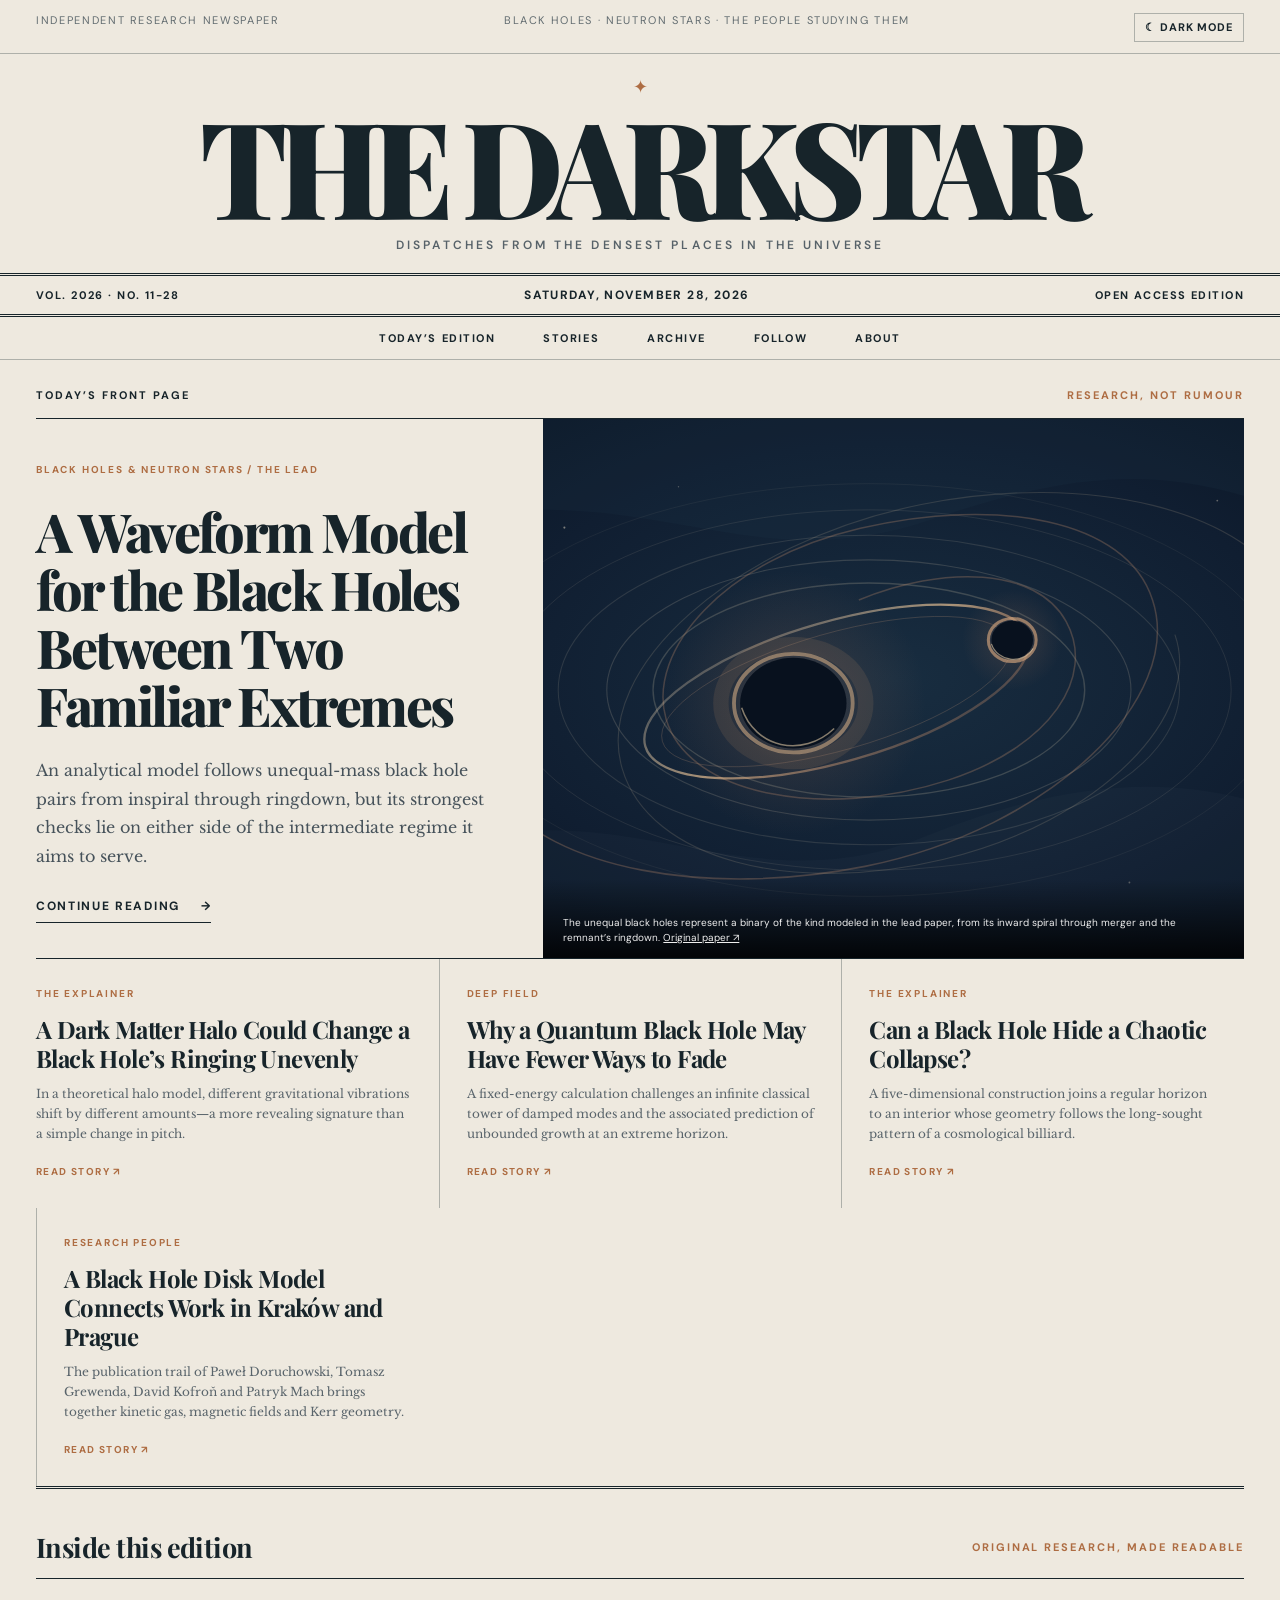
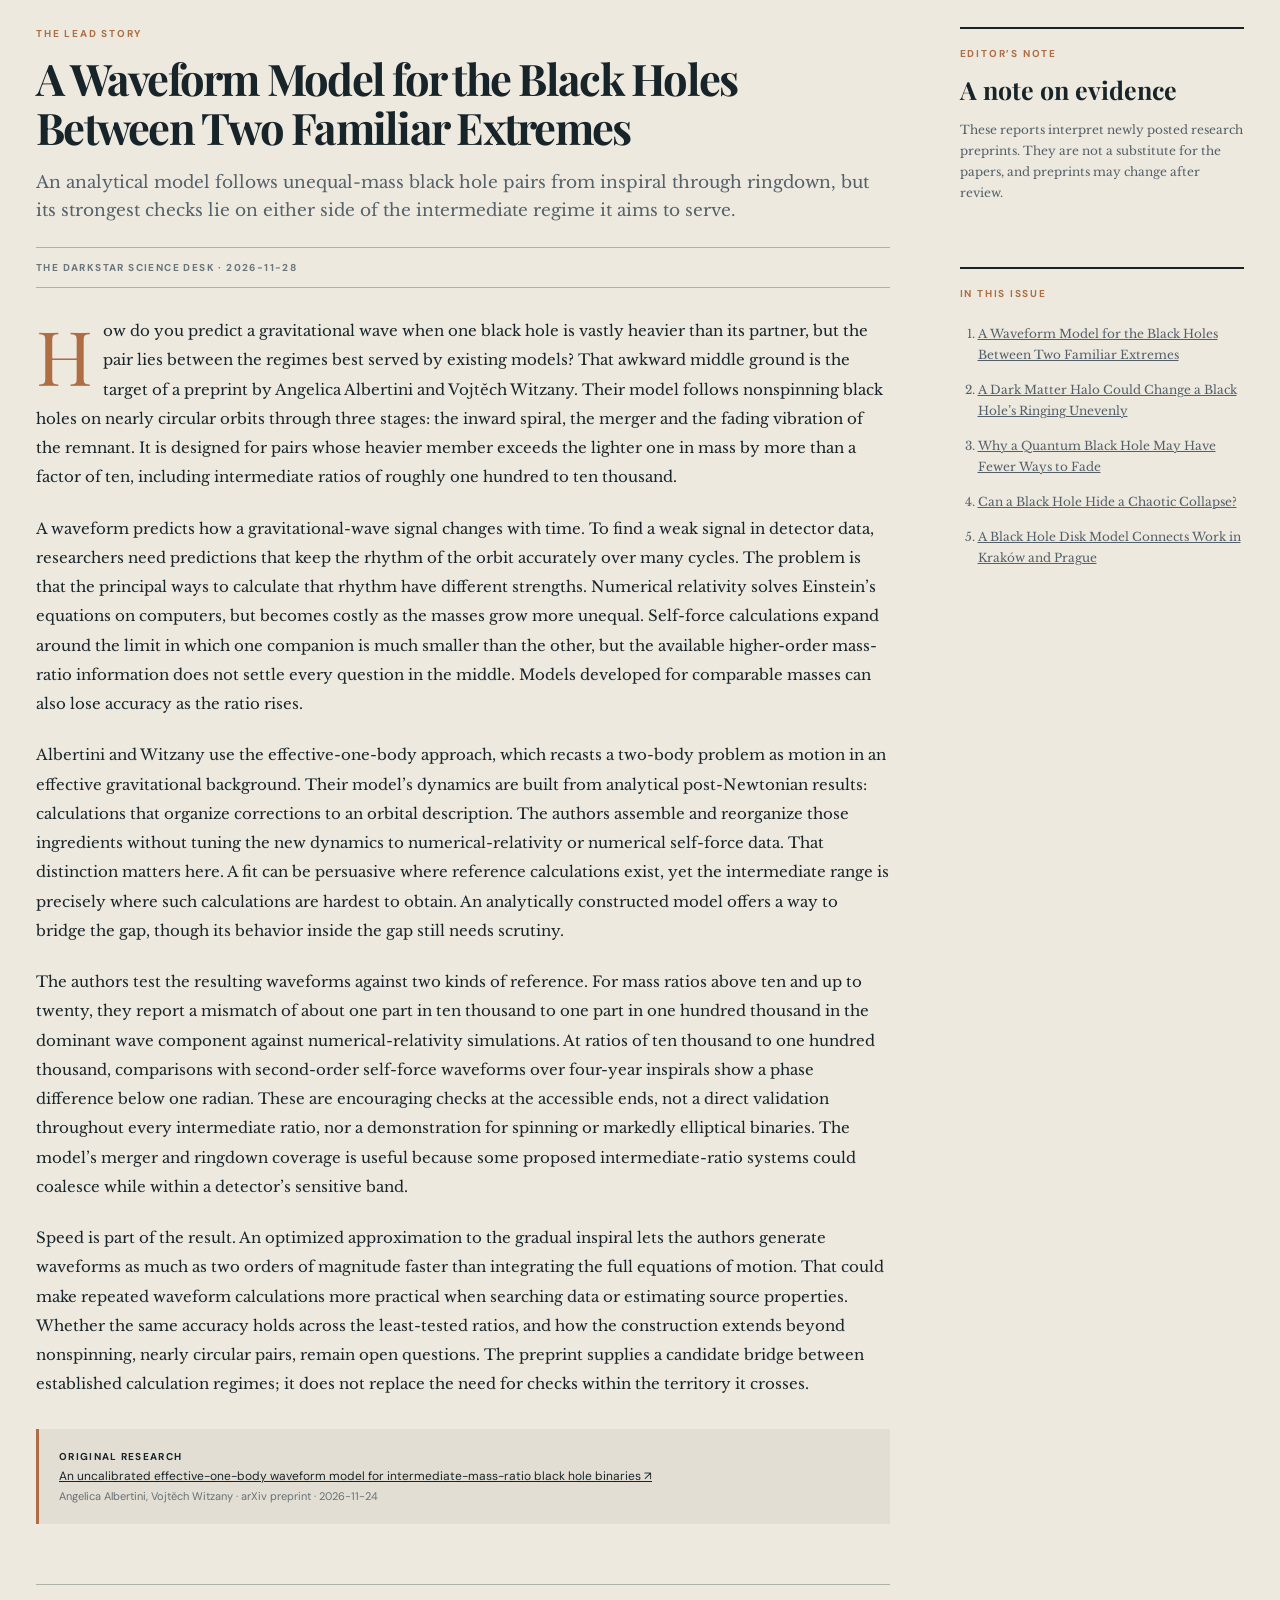
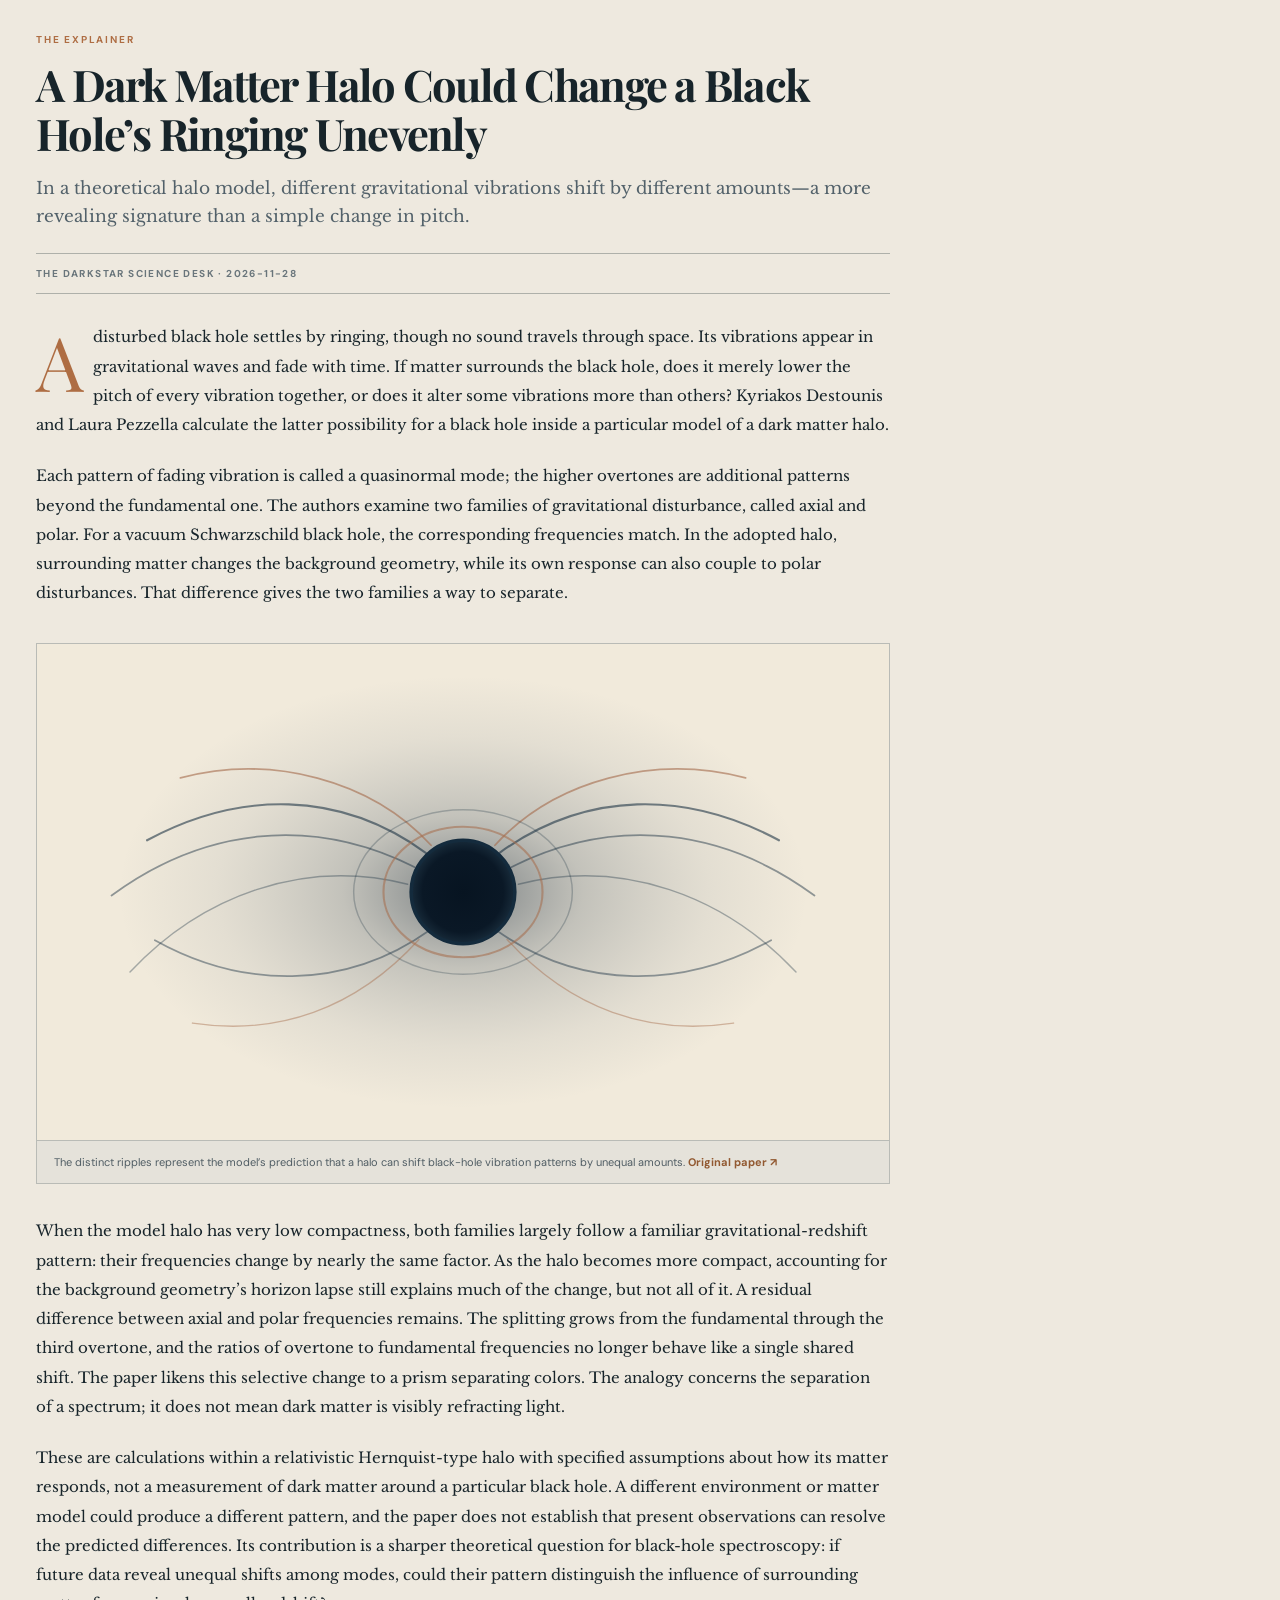
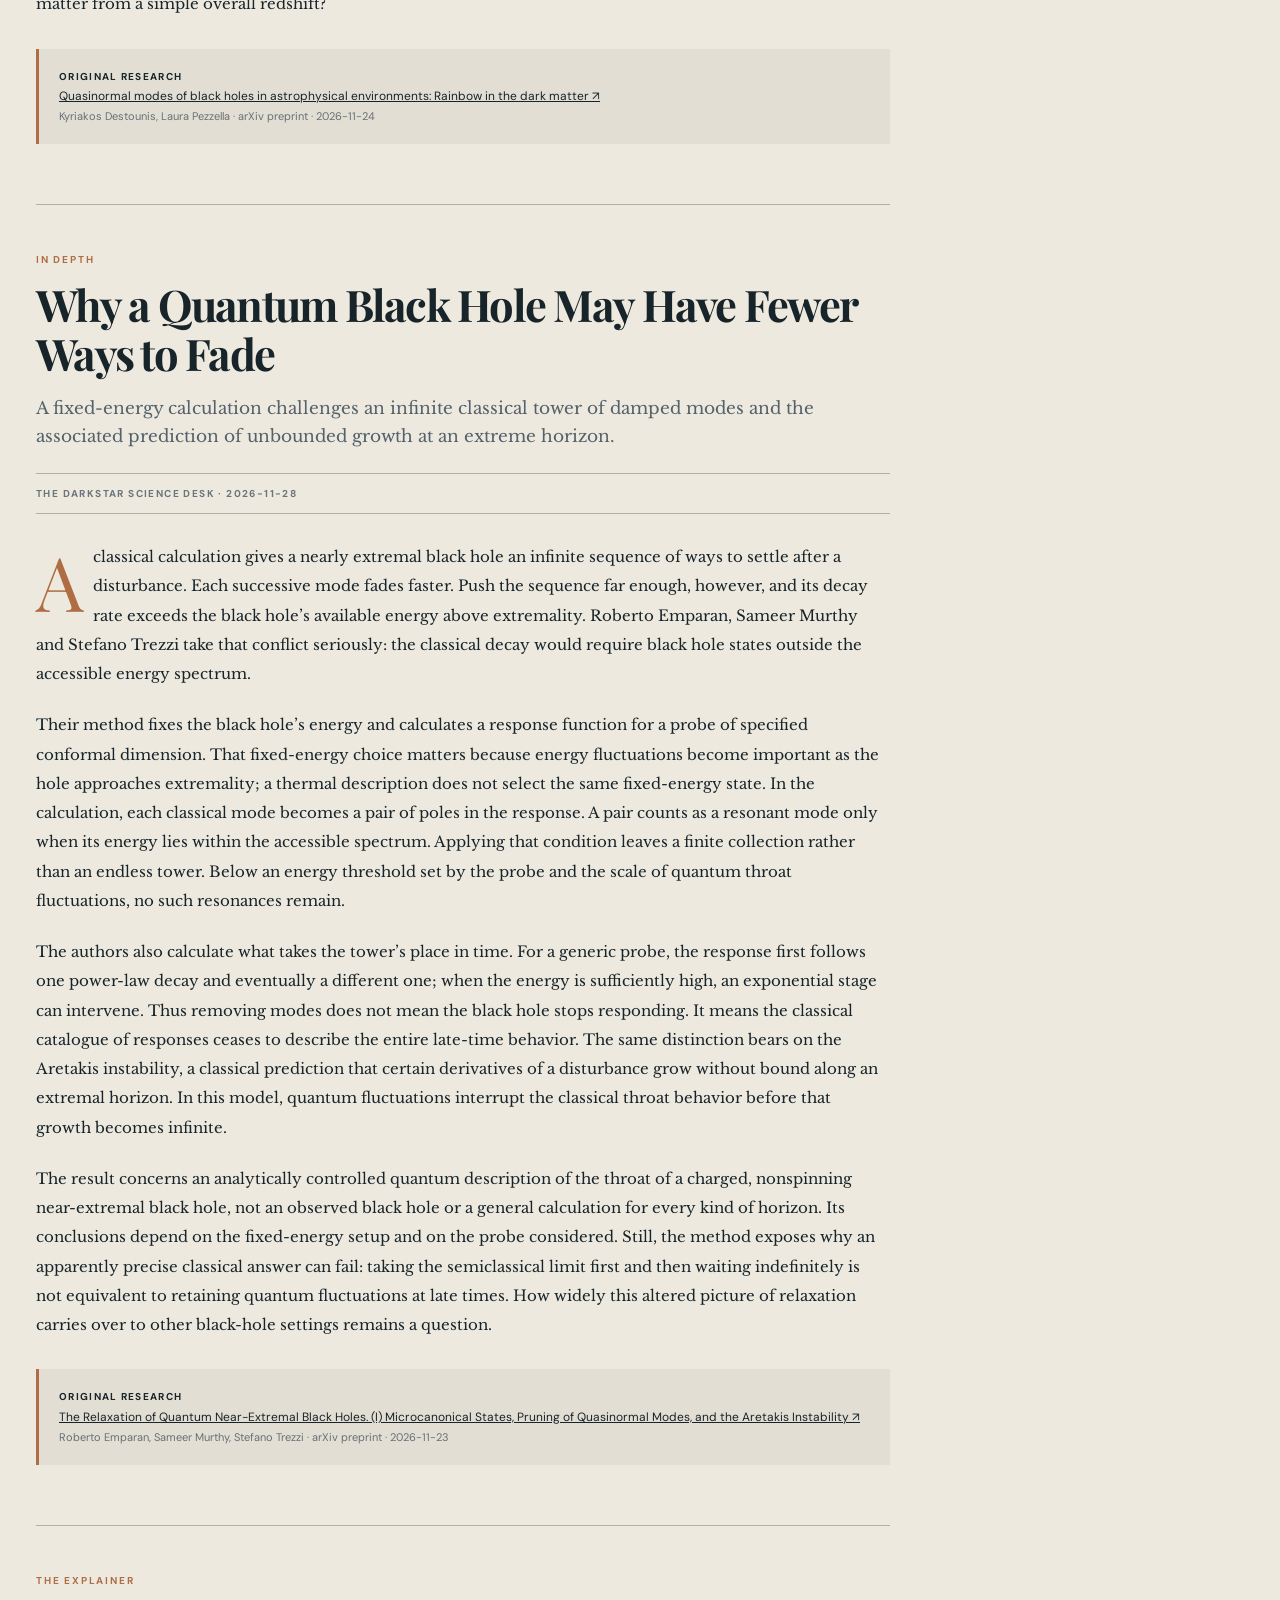
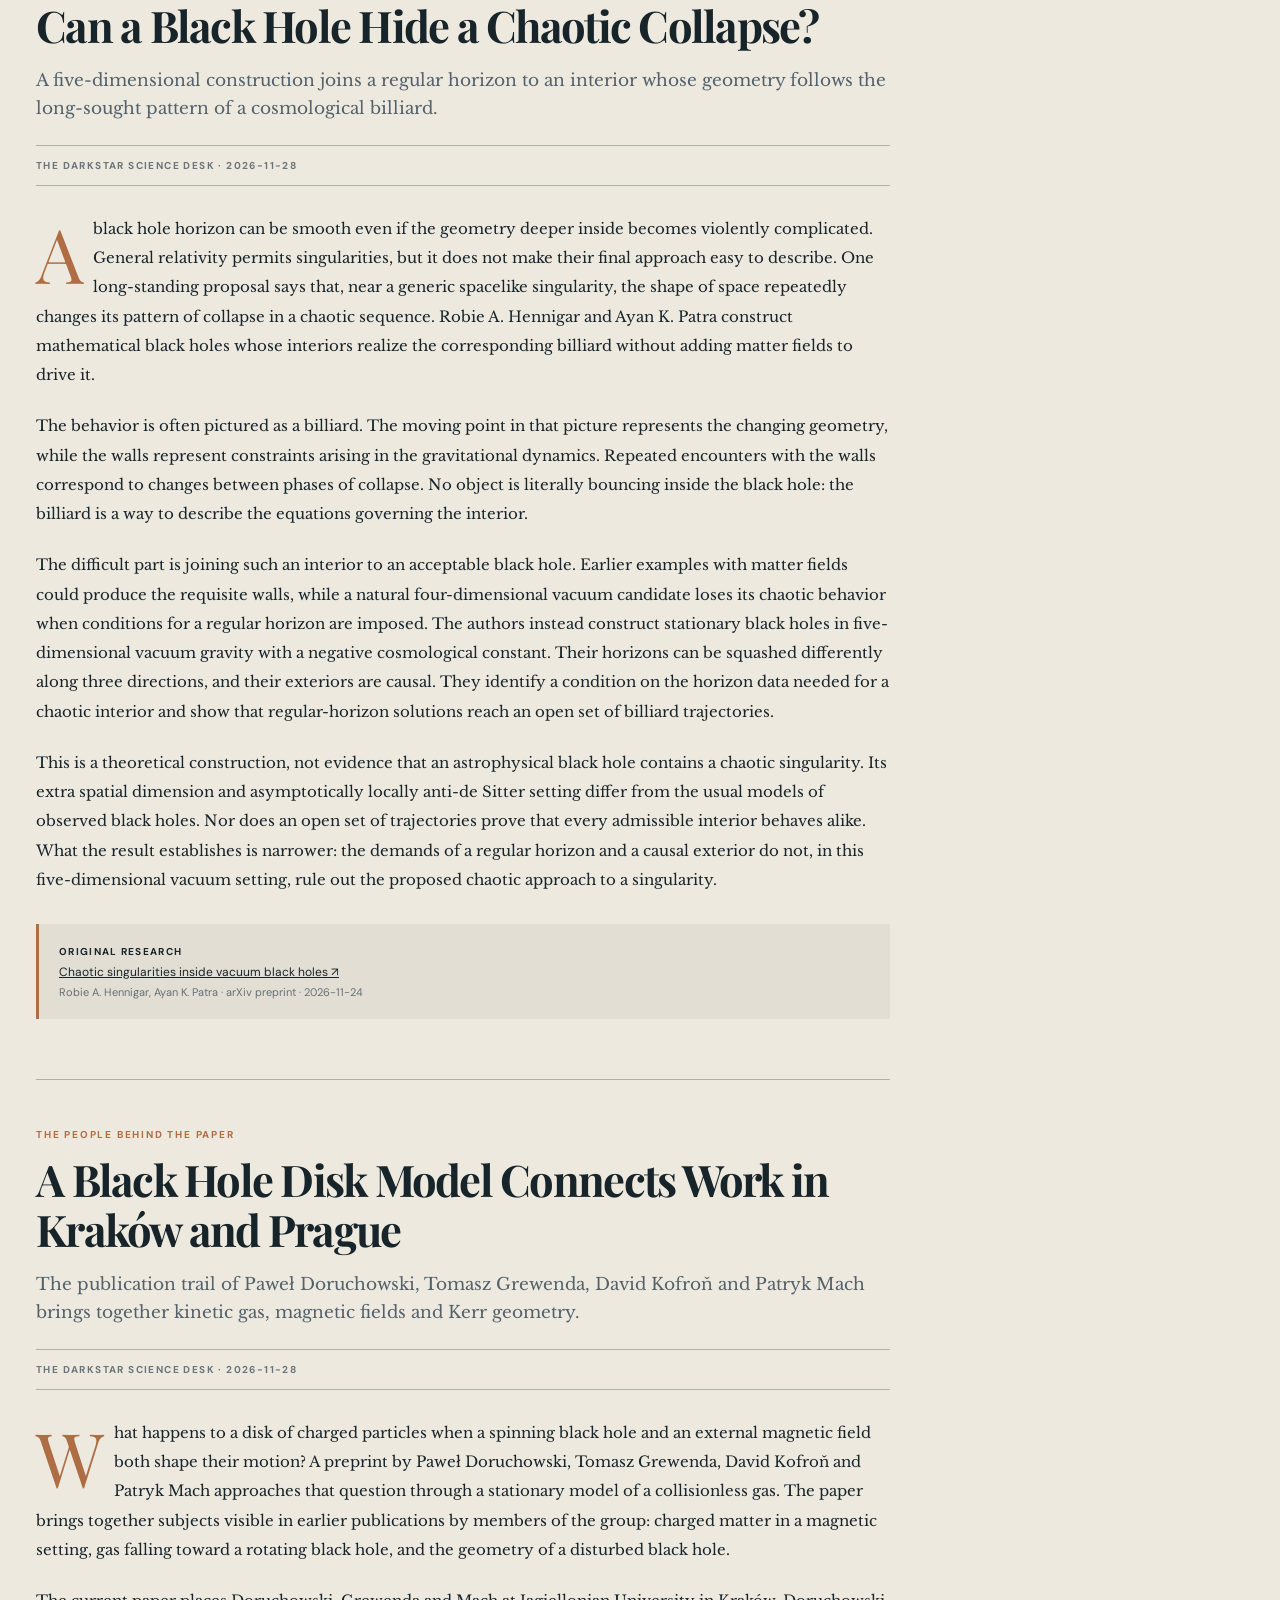
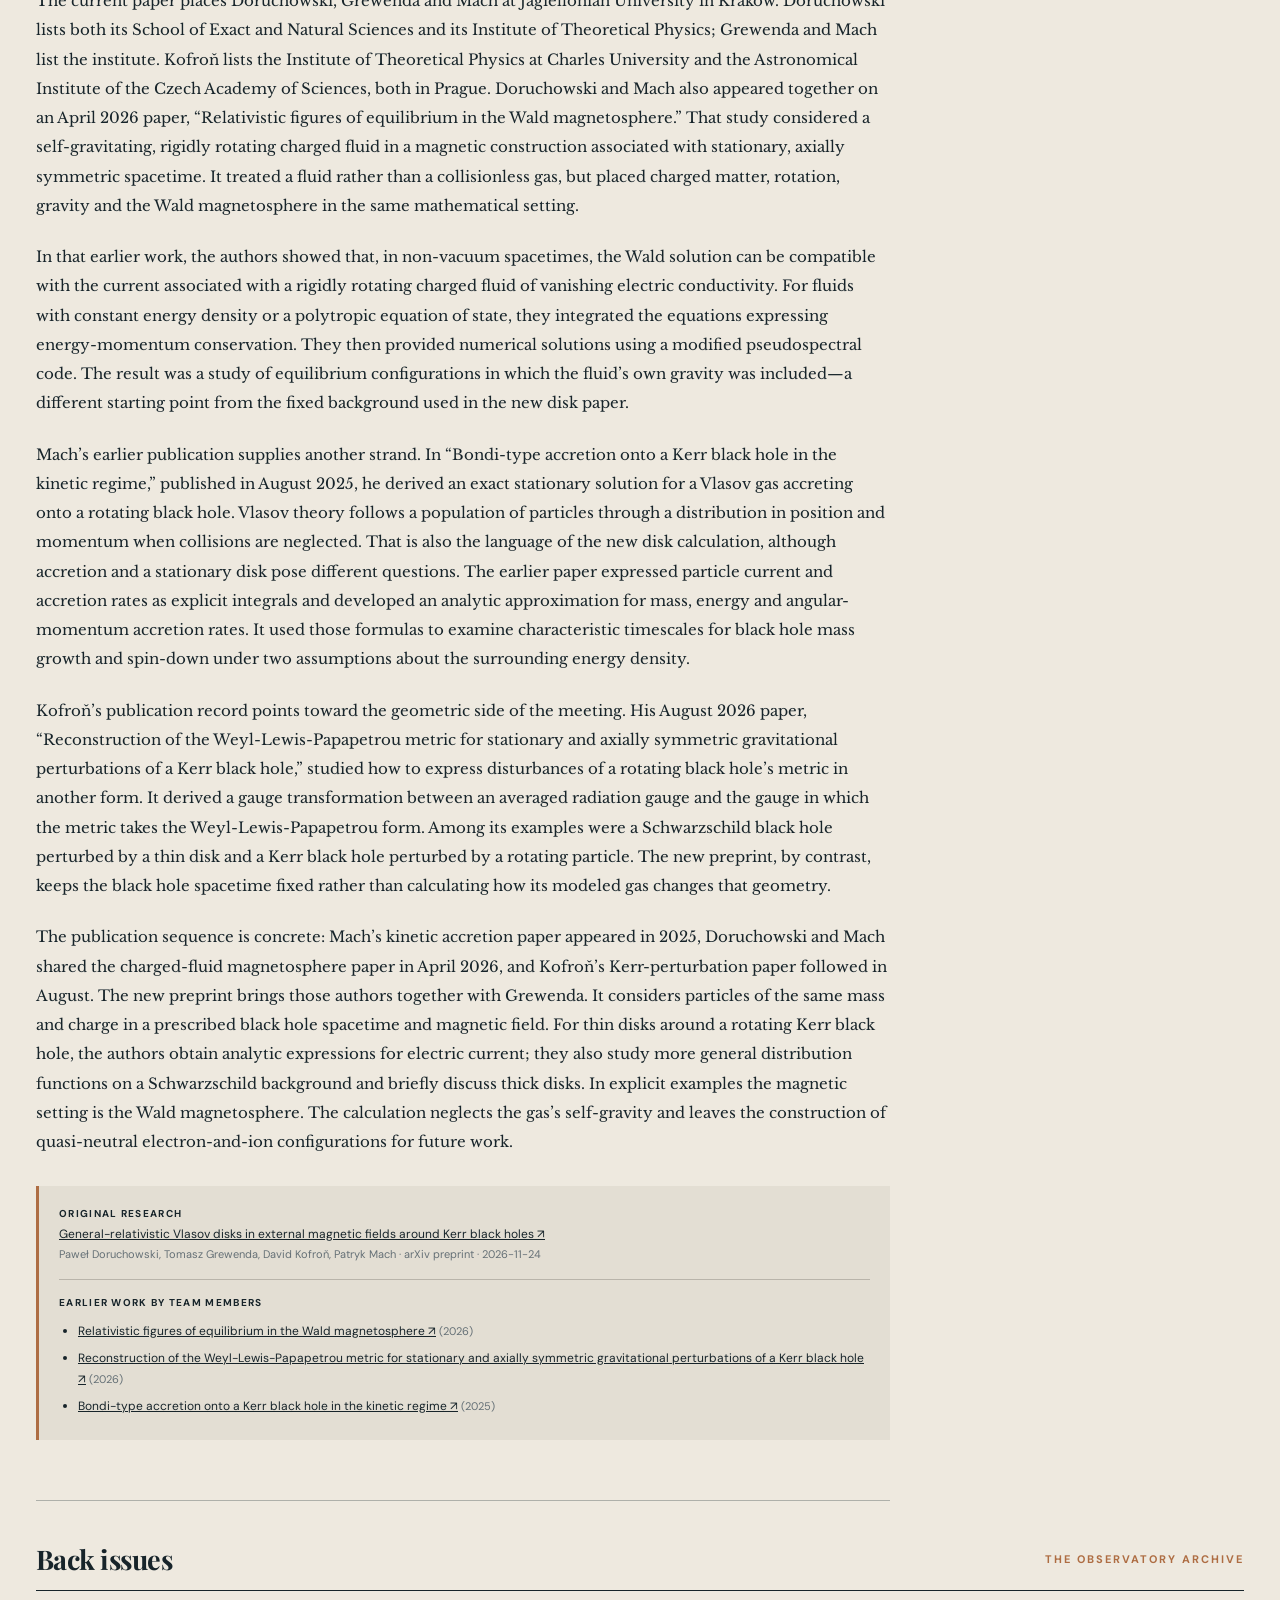
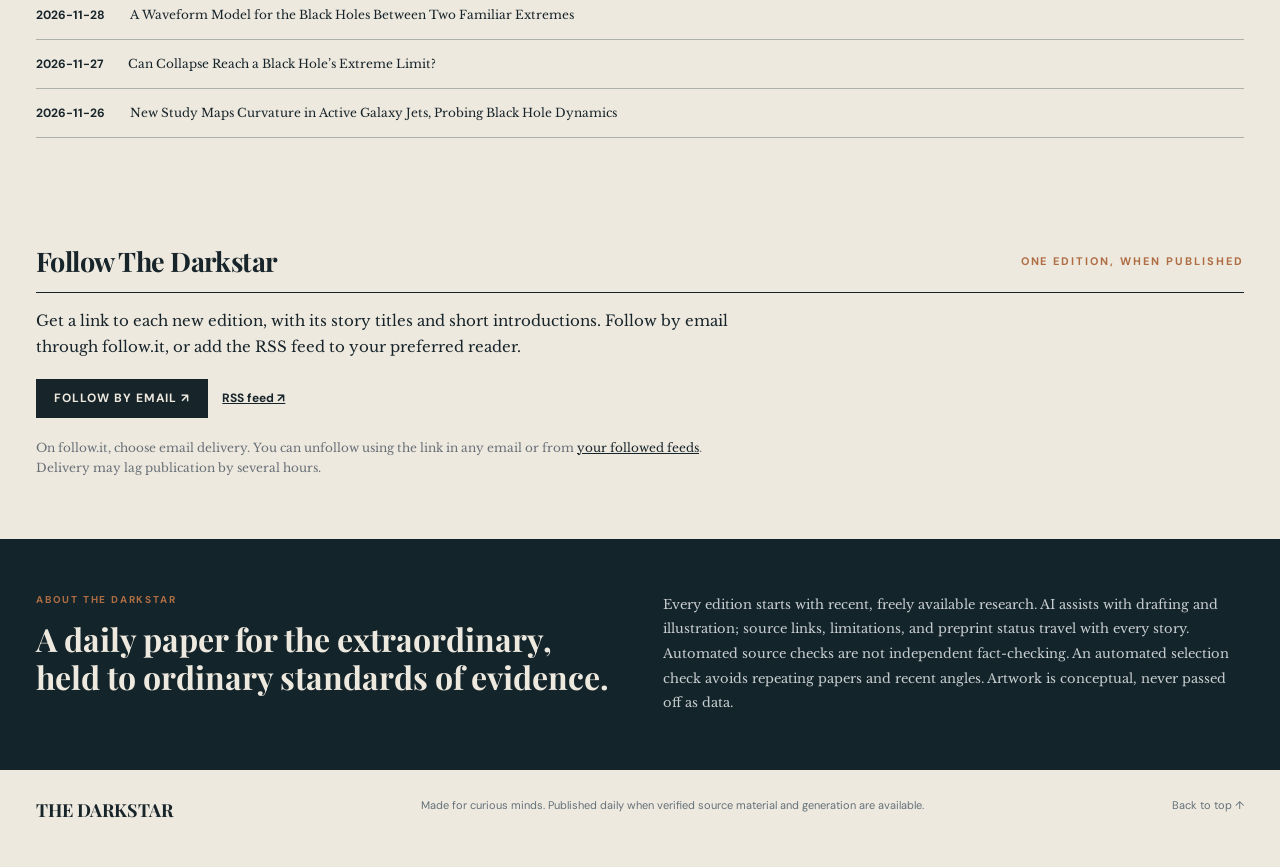
==== commit dabb28d6: "Publish 2026-11-28" ====
--- a/index.html
+++ b/index.html
@@ -1,12 +1,13 @@
-<!doctype html><html lang="en"><head><meta charset="utf-8"><meta name="viewport" content="width=device-width,initial-scale=1"><meta name="theme-color" content="#eee9df"><meta name="description" content="The Darkstar: a daily research newspaper about black holes and neutron stars."><link rel="canonical" href="https://kenost.github.io/the-darkstar/"><title>The Darkstar — 2026-11-28</title><script>try{if(localStorage.getItem('darkstar-theme')==='dark')document.documentElement.dataset.theme='dark'}catch(e){}</script><link rel="stylesheet" href="style.css"><script src="theme.js" defer></script></head><body>
+<!doctype html><html lang="en"><head><meta charset="utf-8"><meta name="viewport" content="width=device-width,initial-scale=1"><meta name="theme-color" content="#eee9df"><meta name="description" content="The Darkstar: a daily research newspaper about black holes and neutron stars."><link rel="canonical" href="https://kenost.github.io/the-darkstar/"><link rel="alternate" type="application/rss+xml" title="The Darkstar daily editions" href="feed.xml"><title>The Darkstar — 2026-11-28</title><script>try{if(localStorage.getItem('darkstar-theme')==='dark')document.documentElement.dataset.theme='dark'}catch(e){}</script><link rel="stylesheet" href="style.css"><script src="theme.js" defer></script></head><body>
 <div class="topline"><span>Independent research newspaper</span><span>Black holes · Neutron stars · The people studying them</span><button class="theme-toggle" type="button" aria-label="Switch to dark mode" aria-pressed="false">☾ <span>Dark mode</span></button></div>
 <header class="masthead" id="today"><div class="star">✦</div><div class="name">THE DARKSTAR</div><p>Dispatches from the densest places in the universe</p></header>
-<div class="editionbar"><span>VOL. 2026 · NO. 11-28</span><span>Saturday, November 28, 2026</span><span>OPEN ACCESS EDITION</span></div><nav><a href="#today">Today’s edition</a><a href="#stories">Stories</a><a href="#archive">Archive</a><a href="#about">About</a></nav>
+<div class="editionbar"><span>VOL. 2026 · NO. 11-28</span><span>Saturday, November 28, 2026</span><span>OPEN ACCESS EDITION</span></div><nav><a href="#today">Today’s edition</a><a href="#stories">Stories</a><a href="#archive">Archive</a><a href="#follow">Follow</a><a href="#about">About</a></nav>
 <main><section class="front" aria-label="Front page"><div class="sectionlabel"><span>Today’s front page</span><span>RESEARCH, NOT RUMOUR</span></div>
 <div class="leadgrid"><div class="leadcopy"><div class="eyebrow">BLACK HOLES &amp; NEUTRON STARS / THE LEAD</div><h1><a href="#story-0">A Waveform Model for the Black Holes Between Two Familiar Extremes</a></h1><p class="leaddeck">An analytical model follows unequal-mass black hole pairs from inspiral through ringdown, but its strongest checks lie on either side of the intermediate regime it aims to serve.</p><a class="continue" href="#story-0">Continue reading <span>→</span></a></div><figure class="cover"><img src="assets/2026-11-28-cover.svg" alt="Conceptual illustration inspired by the lead research paper"><figcaption>The unequal black holes represent a binary of the kind modeled in the lead paper, from its inward spiral through merger and the remnant’s ringdown. <a href="https://arxiv.org/html/2611.32840">Original paper ↗</a></figcaption></figure></div>
 <div class="teasers" id="stories"><a class="teaser" href="#story-1"><span class="eyebrow">The explainer</span><h3>A Dark Matter Halo Could Change a Black Hole’s Ringing Unevenly</h3><p>In a theoretical halo model, different gravitational vibrations shift by different amounts—a more revealing signature than a simple change in pitch.</p><span class="readmore">Read story ↗</span></a><a class="teaser" href="#story-2"><span class="eyebrow">Deep field</span><h3>Why a Quantum Black Hole May Have Fewer Ways to Fade</h3><p>A fixed-energy calculation challenges an infinite classical tower of damped modes and the associated prediction of unbounded growth at an extreme horizon.</p><span class="readmore">Read story ↗</span></a><a class="teaser" href="#story-3"><span class="eyebrow">The explainer</span><h3>Can a Black Hole Hide a Chaotic Collapse?</h3><p>A five-dimensional construction joins a regular horizon to an interior whose geometry follows the long-sought pattern of a cosmological billiard.</p><span class="readmore">Read story ↗</span></a><a class="teaser" href="#story-4"><span class="eyebrow">Research people</span><h3>A Black Hole Disk Model Connects Work in Kraków and Prague</h3><p>The publication trail of Paweł Doruchowski, Tomasz Grewenda, David Kofroň and Patryk Mach brings together kinetic gas, magnetic fields and Kerr geometry.</p><span class="readmore">Read story ↗</span></a></div></section>
 <div class="rule-title"><span>Inside this edition</span><span>ORIGINAL RESEARCH, MADE READABLE</span></div>
 <div class="article-layout"><div class="article-main"><article class="story" id="story-0"><div class="eyebrow">The lead story</div><h2>A Waveform Model for the Black Holes Between Two Familiar Extremes</h2><p class="deck">An analytical model follows unequal-mass black hole pairs from inspiral through ringdown, but its strongest checks lie on either side of the intermediate regime it aims to serve.</p><div class="byline">THE DARKSTAR SCIENCE DESK · 2026-11-28</div><div class="prose"><p>How do you predict a gravitational wave when one black hole is vastly heavier than its partner, but the pair lies between the regimes best served by existing models? That awkward middle ground is the target of a preprint by Angelica Albertini and Vojtěch Witzany. Their model follows nonspinning black holes on nearly circular orbits through three stages: the inward spiral, the merger and the fading vibration of the remnant. It is designed for pairs whose heavier member exceeds the lighter one in mass by more than a factor of ten, including intermediate ratios of roughly one hundred to ten thousand.</p><p>A waveform predicts how a gravitational-wave signal changes with time. To find a weak signal in detector data, researchers need predictions that keep the rhythm of the orbit accurately over many cycles. The problem is that the principal ways to calculate that rhythm have different strengths. Numerical relativity solves Einstein’s equations on computers, but becomes costly as the masses grow more unequal. Self-force calculations expand around the limit in which one companion is much smaller than the other, but the available higher-order mass-ratio information does not settle every question in the middle. Models developed for comparable masses can also lose accuracy as the ratio rises.</p><p>Albertini and Witzany use the effective-one-body approach, which recasts a two-body problem as motion in an effective gravitational background. Their model’s dynamics are built from analytical post-Newtonian results: calculations that organize corrections to an orbital description. The authors assemble and reorganize those ingredients without tuning the new dynamics to numerical-relativity or numerical self-force data. That distinction matters here. A fit can be persuasive where reference calculations exist, yet the intermediate range is precisely where such calculations are hardest to obtain. An analytically constructed model offers a way to bridge the gap, though its behavior inside the gap still needs scrutiny.</p><p>The authors test the resulting waveforms against two kinds of reference. For mass ratios above ten and up to twenty, they report a mismatch of about one part in ten thousand to one part in one hundred thousand in the dominant wave component against numerical-relativity simulations. At ratios of ten thousand to one hundred thousand, comparisons with second-order self-force waveforms over four-year inspirals show a phase difference below one radian. These are encouraging checks at the accessible ends, not a direct validation throughout every intermediate ratio, nor a demonstration for spinning or markedly elliptical binaries. The model’s merger and ringdown coverage is useful because some proposed intermediate-ratio systems could coalesce while within a detector’s sensitive band.</p><p>Speed is part of the result. An optimized approximation to the gradual inspiral lets the authors generate waveforms as much as two orders of magnitude faster than integrating the full equations of motion. That could make repeated waveform calculations more practical when searching data or estimating source properties. Whether the same accuracy holds across the least-tested ratios, and how the construction extends beyond nonspinning, nearly circular pairs, remain open questions. The preprint supplies a candidate bridge between established calculation regimes; it does not replace the need for checks within the territory it crosses.</p></div><div class="sourcebox"><strong>Original research</strong><br><a href="https://arxiv.org/html/2611.32840" target="_blank" rel="noopener noreferrer">An uncalibrated effective-one-body waveform model for intermediate-mass-ratio black hole binaries ↗</a><br><span>Angelica Albertini, Vojtěch Witzany · arXiv preprint · 2026-11-24</span></div></article><article class="story" id="story-1"><div class="eyebrow">The explainer</div><h2>A Dark Matter Halo Could Change a Black Hole’s Ringing Unevenly</h2><p class="deck">In a theoretical halo model, different gravitational vibrations shift by different amounts—a more revealing signature than a simple change in pitch.</p><div class="byline">THE DARKSTAR SCIENCE DESK · 2026-11-28</div><div class="prose"><p>A disturbed black hole settles by ringing, though no sound travels through space. Its vibrations appear in gravitational waves and fade with time. If matter surrounds the black hole, does it merely lower the pitch of every vibration together, or does it alter some vibrations more than others? Kyriakos Destounis and Laura Pezzella calculate the latter possibility for a black hole inside a particular model of a dark matter halo.</p><p>Each pattern of fading vibration is called a quasinormal mode; the higher overtones are additional patterns beyond the fundamental one. The authors examine two families of gravitational disturbance, called axial and polar. For a vacuum Schwarzschild black hole, the corresponding frequencies match. In the adopted halo, surrounding matter changes the background geometry, while its own response can also couple to polar disturbances. That difference gives the two families a way to separate.</p><figure class="research-visual"><a href="assets/2026-11-28-story-1.svg" target="_blank" rel="noopener noreferrer" aria-label="Open illustration at full size"><img loading="lazy" src="assets/2026-11-28-story-1.svg" alt="A black hole within a halo, surrounded by gravitational-wave ripples of differing spacing."></a><figcaption>The distinct ripples represent the model’s prediction that a halo can shift black-hole vibration patterns by unequal amounts. <a href="https://arxiv.org/html/2611.33295" target="_blank" rel="noopener noreferrer">Original paper ↗</a></figcaption></figure><p>When the model halo has very low compactness, both families largely follow a familiar gravitational-redshift pattern: their frequencies change by nearly the same factor. As the halo becomes more compact, accounting for the background geometry’s horizon lapse still explains much of the change, but not all of it. A residual difference between axial and polar frequencies remains. The splitting grows from the fundamental through the third overtone, and the ratios of overtone to fundamental frequencies no longer behave like a single shared shift. The paper likens this selective change to a prism separating colors. The analogy concerns the separation of a spectrum; it does not mean dark matter is visibly refracting light.</p><p>These are calculations within a relativistic Hernquist-type halo with specified assumptions about how its matter responds, not a measurement of dark matter around a particular black hole. A different environment or matter model could produce a different pattern, and the paper does not establish that present observations can resolve the predicted differences. Its contribution is a sharper theoretical question for black-hole spectroscopy: if future data reveal unequal shifts among modes, could their pattern distinguish the influence of surrounding matter from a simple overall redshift?</p></div><div class="sourcebox"><strong>Original research</strong><br><a href="https://arxiv.org/html/2611.33295" target="_blank" rel="noopener noreferrer">Quasinormal modes of black holes in astrophysical environments: Rainbow in the dark matter ↗</a><br><span>Kyriakos Destounis, Laura Pezzella · arXiv preprint · 2026-11-24</span></div></article><article class="story" id="story-2"><div class="eyebrow">In depth</div><h2>Why a Quantum Black Hole May Have Fewer Ways to Fade</h2><p class="deck">A fixed-energy calculation challenges an infinite classical tower of damped modes and the associated prediction of unbounded growth at an extreme horizon.</p><div class="byline">THE DARKSTAR SCIENCE DESK · 2026-11-28</div><div class="prose"><p>A classical calculation gives a nearly extremal black hole an infinite sequence of ways to settle after a disturbance. Each successive mode fades faster. Push the sequence far enough, however, and its decay rate exceeds the black hole’s available energy above extremality. Roberto Emparan, Sameer Murthy and Stefano Trezzi take that conflict seriously: the classical decay would require black hole states outside the accessible energy spectrum.</p><p>Their method fixes the black hole’s energy and calculates a response function for a probe of specified conformal dimension. That fixed-energy choice matters because energy fluctuations become important as the hole approaches extremality; a thermal description does not select the same fixed-energy state. In the calculation, each classical mode becomes a pair of poles in the response. A pair counts as a resonant mode only when its energy lies within the accessible spectrum. Applying that condition leaves a finite collection rather than an endless tower. Below an energy threshold set by the probe and the scale of quantum throat fluctuations, no such resonances remain.</p><p>The authors also calculate what takes the tower’s place in time. For a generic probe, the response first follows one power-law decay and eventually a different one; when the energy is sufficiently high, an exponential stage can intervene. Thus removing modes does not mean the black hole stops responding. It means the classical catalogue of responses ceases to describe the entire late-time behavior. The same distinction bears on the Aretakis instability, a classical prediction that certain derivatives of a disturbance grow without bound along an extremal horizon. In this model, quantum fluctuations interrupt the classical throat behavior before that growth becomes infinite.</p><p>The result concerns an analytically controlled quantum description of the throat of a charged, nonspinning near-extremal black hole, not an observed black hole or a general calculation for every kind of horizon. Its conclusions depend on the fixed-energy setup and on the probe considered. Still, the method exposes why an apparently precise classical answer can fail: taking the semiclassical limit first and then waiting indefinitely is not equivalent to retaining quantum fluctuations at late times. How widely this altered picture of relaxation carries over to other black-hole settings remains a question.</p></div><div class="sourcebox"><strong>Original research</strong><br><a href="https://arxiv.org/html/2611.31459" target="_blank" rel="noopener noreferrer">The Relaxation of Quantum Near-Extremal Black Holes. (I) Microcanonical States, Pruning of Quasinormal Modes, and the Aretakis Instability ↗</a><br><span>Roberto Emparan, Sameer Murthy, Stefano Trezzi · arXiv preprint · 2026-11-23</span></div></article><article class="story" id="story-3"><div class="eyebrow">The explainer</div><h2>Can a Black Hole Hide a Chaotic Collapse?</h2><p class="deck">A five-dimensional construction joins a regular horizon to an interior whose geometry follows the long-sought pattern of a cosmological billiard.</p><div class="byline">THE DARKSTAR SCIENCE DESK · 2026-11-28</div><div class="prose"><p>A black hole horizon can be smooth even if the geometry deeper inside becomes violently complicated. General relativity permits singularities, but it does not make their final approach easy to describe. One long-standing proposal says that, near a generic spacelike singularity, the shape of space repeatedly changes its pattern of collapse in a chaotic sequence. Robie A. Hennigar and Ayan K. Patra construct mathematical black holes whose interiors realize the corresponding billiard without adding matter fields to drive it.</p><p>The behavior is often pictured as a billiard. The moving point in that picture represents the changing geometry, while the walls represent constraints arising in the gravitational dynamics. Repeated encounters with the walls correspond to changes between phases of collapse. No object is literally bouncing inside the black hole: the billiard is a way to describe the equations governing the interior.</p><p>The difficult part is joining such an interior to an acceptable black hole. Earlier examples with matter fields could produce the requisite walls, while a natural four-dimensional vacuum candidate loses its chaotic behavior when conditions for a regular horizon are imposed. The authors instead construct stationary black holes in five-dimensional vacuum gravity with a negative cosmological constant. Their horizons can be squashed differently along three directions, and their exteriors are causal. They identify a condition on the horizon data needed for a chaotic interior and show that regular-horizon solutions reach an open set of billiard trajectories.</p><p>This is a theoretical construction, not evidence that an astrophysical black hole contains a chaotic singularity. Its extra spatial dimension and asymptotically locally anti-de Sitter setting differ from the usual models of observed black holes. Nor does an open set of trajectories prove that every admissible interior behaves alike. What the result establishes is narrower: the demands of a regular horizon and a causal exterior do not, in this five-dimensional vacuum setting, rule out the proposed chaotic approach to a singularity.</p></div><div class="sourcebox"><strong>Original research</strong><br><a href="https://arxiv.org/html/2611.33287" target="_blank" rel="noopener noreferrer">Chaotic singularities inside vacuum black holes ↗</a><br><span>Robie A. Hennigar, Ayan K. Patra · arXiv preprint · 2026-11-24</span></div></article><article class="story" id="story-4"><div class="eyebrow">The people behind the paper</div><h2>A Black Hole Disk Model Connects Work in Kraków and Prague</h2><p class="deck">The publication trail of Paweł Doruchowski, Tomasz Grewenda, David Kofroň and Patryk Mach brings together kinetic gas, magnetic fields and Kerr geometry.</p><div class="byline">THE DARKSTAR SCIENCE DESK · 2026-11-28</div><div class="prose"><p>What happens to a disk of charged particles when a spinning black hole and an external magnetic field both shape their motion? A preprint by Paweł Doruchowski, Tomasz Grewenda, David Kofroň and Patryk Mach approaches that question through a stationary model of a collisionless gas. The paper brings together subjects visible in earlier publications by members of the group: charged matter in a magnetic setting, gas falling toward a rotating black hole, and the geometry of a disturbed black hole.</p><p>The current paper places Doruchowski, Grewenda and Mach at Jagiellonian University in Kraków. Doruchowski lists both its School of Exact and Natural Sciences and its Institute of Theoretical Physics; Grewenda and Mach list the institute. Kofroň lists the Institute of Theoretical Physics at Charles University and the Astronomical Institute of the Czech Academy of Sciences, both in Prague. Doruchowski and Mach also appeared together on an April 2026 paper, “Relativistic figures of equilibrium in the Wald magnetosphere.” That study considered a self-gravitating, rigidly rotating charged fluid in a magnetic construction associated with stationary, axially symmetric spacetime. It treated a fluid rather than a collisionless gas, but placed charged matter, rotation, gravity and the Wald magnetosphere in the same mathematical setting.</p><p>In that earlier work, the authors showed that, in non-vacuum spacetimes, the Wald solution can be compatible with the current associated with a rigidly rotating charged fluid of vanishing electric conductivity. For fluids with constant energy density or a polytropic equation of state, they integrated the equations expressing energy-momentum conservation. They then provided numerical solutions using a modified pseudospectral code. The result was a study of equilibrium configurations in which the fluid’s own gravity was included—a different starting point from the fixed background used in the new disk paper.</p><p>Mach’s earlier publication supplies another strand. In “Bondi-type accretion onto a Kerr black hole in the kinetic regime,” published in August 2025, he derived an exact stationary solution for a Vlasov gas accreting onto a rotating black hole. Vlasov theory follows a population of particles through a distribution in position and momentum when collisions are neglected. That is also the language of the new disk calculation, although accretion and a stationary disk pose different questions. The earlier paper expressed particle current and accretion rates as explicit integrals and developed an analytic approximation for mass, energy and angular-momentum accretion rates. It used those formulas to examine characteristic timescales for black hole mass growth and spin-down under two assumptions about the surrounding energy density.</p><p>Kofroň’s publication record points toward the geometric side of the meeting. His August 2026 paper, “Reconstruction of the Weyl-Lewis-Papapetrou metric for stationary and axially symmetric gravitational perturbations of a Kerr black hole,” studied how to express disturbances of a rotating black hole’s metric in another form. It derived a gauge transformation between an averaged radiation gauge and the gauge in which the metric takes the Weyl-Lewis-Papapetrou form. Among its examples were a Schwarzschild black hole perturbed by a thin disk and a Kerr black hole perturbed by a rotating particle. The new preprint, by contrast, keeps the black hole spacetime fixed rather than calculating how its modeled gas changes that geometry.</p><p>The publication sequence is concrete: Mach’s kinetic accretion paper appeared in 2025, Doruchowski and Mach shared the charged-fluid magnetosphere paper in April 2026, and Kofroň’s Kerr-perturbation paper followed in August. The new preprint brings those authors together with Grewenda. It considers particles of the same mass and charge in a prescribed black hole spacetime and magnetic field. For thin disks around a rotating Kerr black hole, the authors obtain analytic expressions for electric current; they also study more general distribution functions on a Schwarzschild background and briefly discuss thick disks. In explicit examples the magnetic setting is the Wald magnetosphere. The calculation neglects the gas’s self-gravity and leaves the construction of quasi-neutral electron-and-ion configurations for future work.</p></div><div class="sourcebox"><strong>Original research</strong><br><a href="https://arxiv.org/html/2611.33053" target="_blank" rel="noopener noreferrer">General-relativistic Vlasov disks in external magnetic fields around Kerr black holes ↗</a><br><span>Paweł Doruchowski, Tomasz Grewenda, David Kofroň, Patryk Mach · arXiv preprint · 2026-11-24</span><div class="earlier-research"><strong>Earlier work by team members</strong><ul><li><a href="https://arxiv.org/html/2604.09912" target="_blank" rel="noopener noreferrer">Relativistic figures of equilibrium in the Wald magnetosphere ↗</a> <span>(2026)</span></li><li><a href="https://arxiv.org/html/2608.24096" target="_blank" rel="noopener noreferrer">Reconstruction of the Weyl-Lewis-Papapetrou metric for stationary and axially symmetric gravitational perturbations of a Kerr black hole ↗</a> <span>(2026)</span></li><li><a href="https://arxiv.org/html/2508.20189" target="_blank" rel="noopener noreferrer">Bondi-type accretion onto a Kerr black hole in the kinetic regime ↗</a> <span>(2025)</span></li></ul></div></div></article></div><aside><div class="aside-box"><div class="eyebrow">EDITOR’S NOTE</div><h3>A note on evidence</h3><p>These reports interpret newly posted research preprints. They are not a substitute for the papers, and preprints may change after review.</p></div><div class="aside-box"><div class="eyebrow">IN THIS ISSUE</div><ol><li><a href="#story-0">A Waveform Model for the Black Holes Between Two Familiar Extremes</a></li><li><a href="#story-1">A Dark Matter Halo Could Change a Black Hole’s Ringing Unevenly</a></li><li><a href="#story-2">Why a Quantum Black Hole May Have Fewer Ways to Fade</a></li><li><a href="#story-3">Can a Black Hole Hide a Chaotic Collapse?</a></li><li><a href="#story-4">A Black Hole Disk Model Connects Work in Kraków and Prague</a></li></ol></div></aside></div>
 <section class="archive" id="archive"><div class="rule-title"><span>Back issues</span><span>THE OBSERVATORY ARCHIVE</span></div><ul><li><a href="issues/2026-11-28/">2026-11-28 <span>A Waveform Model for the Black Holes Between Two Familiar Extremes</span></a></li><li><a href="issues/2026-11-27/">2026-11-27 <span>Can Collapse Reach a Black Hole’s Extreme Limit?</span></a></li><li><a href="issues/2026-11-26/">2026-11-26 <span>New Study Maps Curvature in Active Galaxy Jets, Probing Black Hole Dynamics</span></a></li></ul></section>
+<section class="follow" id="follow"><div class="rule-title"><span>Follow The Darkstar</span><span>ONE EDITION, WHEN PUBLISHED</span></div><p>Get a link to each new edition, with its story titles and short introductions. Follow by email through follow.it, or add the RSS feed to your preferred reader.</p><div class="follow-actions"><a class="follow-button" href="https://follow.it/feeds?enter-website=https://kenost.github.io/the-darkstar/" target="_blank" rel="noopener noreferrer">Follow by email ↗</a><a class="feed-link" href="feed.xml">RSS feed ↗</a></div><p class="follow-note">On follow.it, choose email delivery. You can unfollow using the link in any email or from <a href="https://follow.it/followed-feeds" target="_blank" rel="noopener noreferrer">your followed feeds</a>. Delivery may lag publication by several hours.</p></section>
 <section class="about" id="about"><div><div class="eyebrow">ABOUT THE DARKSTAR</div><h2>A daily paper for the extraordinary, held to ordinary standards of evidence.</h2></div><p>Every edition starts with recent, freely available research. AI assists with drafting and illustration; source links, limitations, and preprint status travel with every story. Automated source checks are not independent fact-checking. An automated selection check avoids repeating papers and recent angles. Artwork is conceptual, never passed off as data.</p></section></main>
 <footer><strong>THE DARKSTAR</strong><span>Made for curious minds. Published daily when verified source material and generation are available.</span><a href="#today">Back to top ↑</a></footer></body></html>
--- a/style.css
+++ b/style.css
@@ -17,3 +17,4 @@
 html[data-theme="dark"] .research-visual figcaption,html[data-theme="dark"] .equation figcaption{border-top-color:var(--line)}
 html[data-theme="dark"] .team-photo a,html[data-theme="dark"] .research-visual figcaption a{color:var(--accent)}
 html[data-theme="dark"] .about{background:#080e12}
+.follow{padding:10px 0 48px;scroll-margin-top:20px}.follow>p{max-width:720px;font-size:15px;line-height:1.7}.follow-actions{display:flex;gap:14px;align-items:center;flex-wrap:wrap;margin:20px 0}.follow-button{display:inline-block;background:var(--ink);color:var(--paper);padding:12px 18px;font:700 12px/1.2 'DM Sans',Arial,sans-serif;letter-spacing:.08em;text-transform:uppercase;text-decoration:none}.follow-button:hover,.follow-button:focus-visible{background:var(--accent);color:#111}.feed-link{font:700 12px/1.2 'DM Sans',Arial,sans-serif;color:var(--ink)}.follow .follow-note{font-size:12px;color:var(--muted)}.follow-note a{color:var(--ink)}@media(max-width:600px){.follow>p{font-size:16px}.follow .follow-note{font-size:13px}}
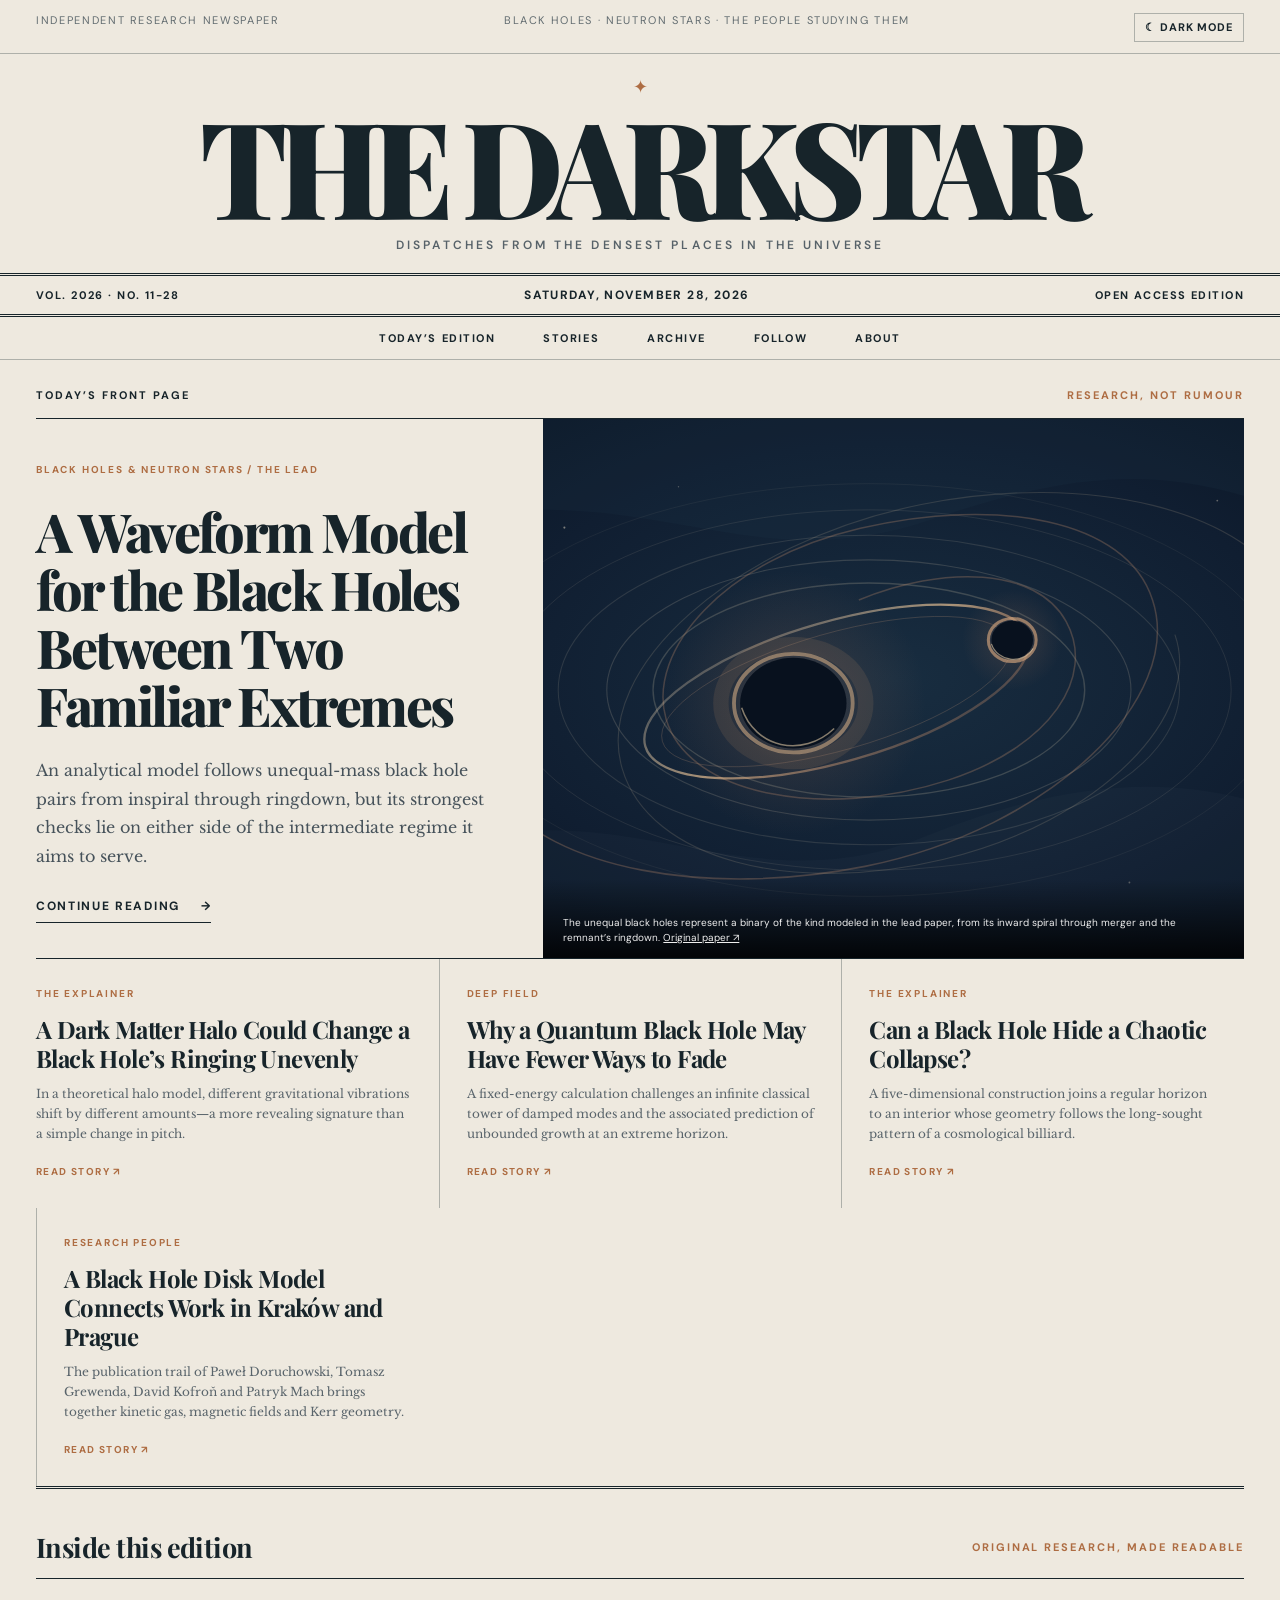
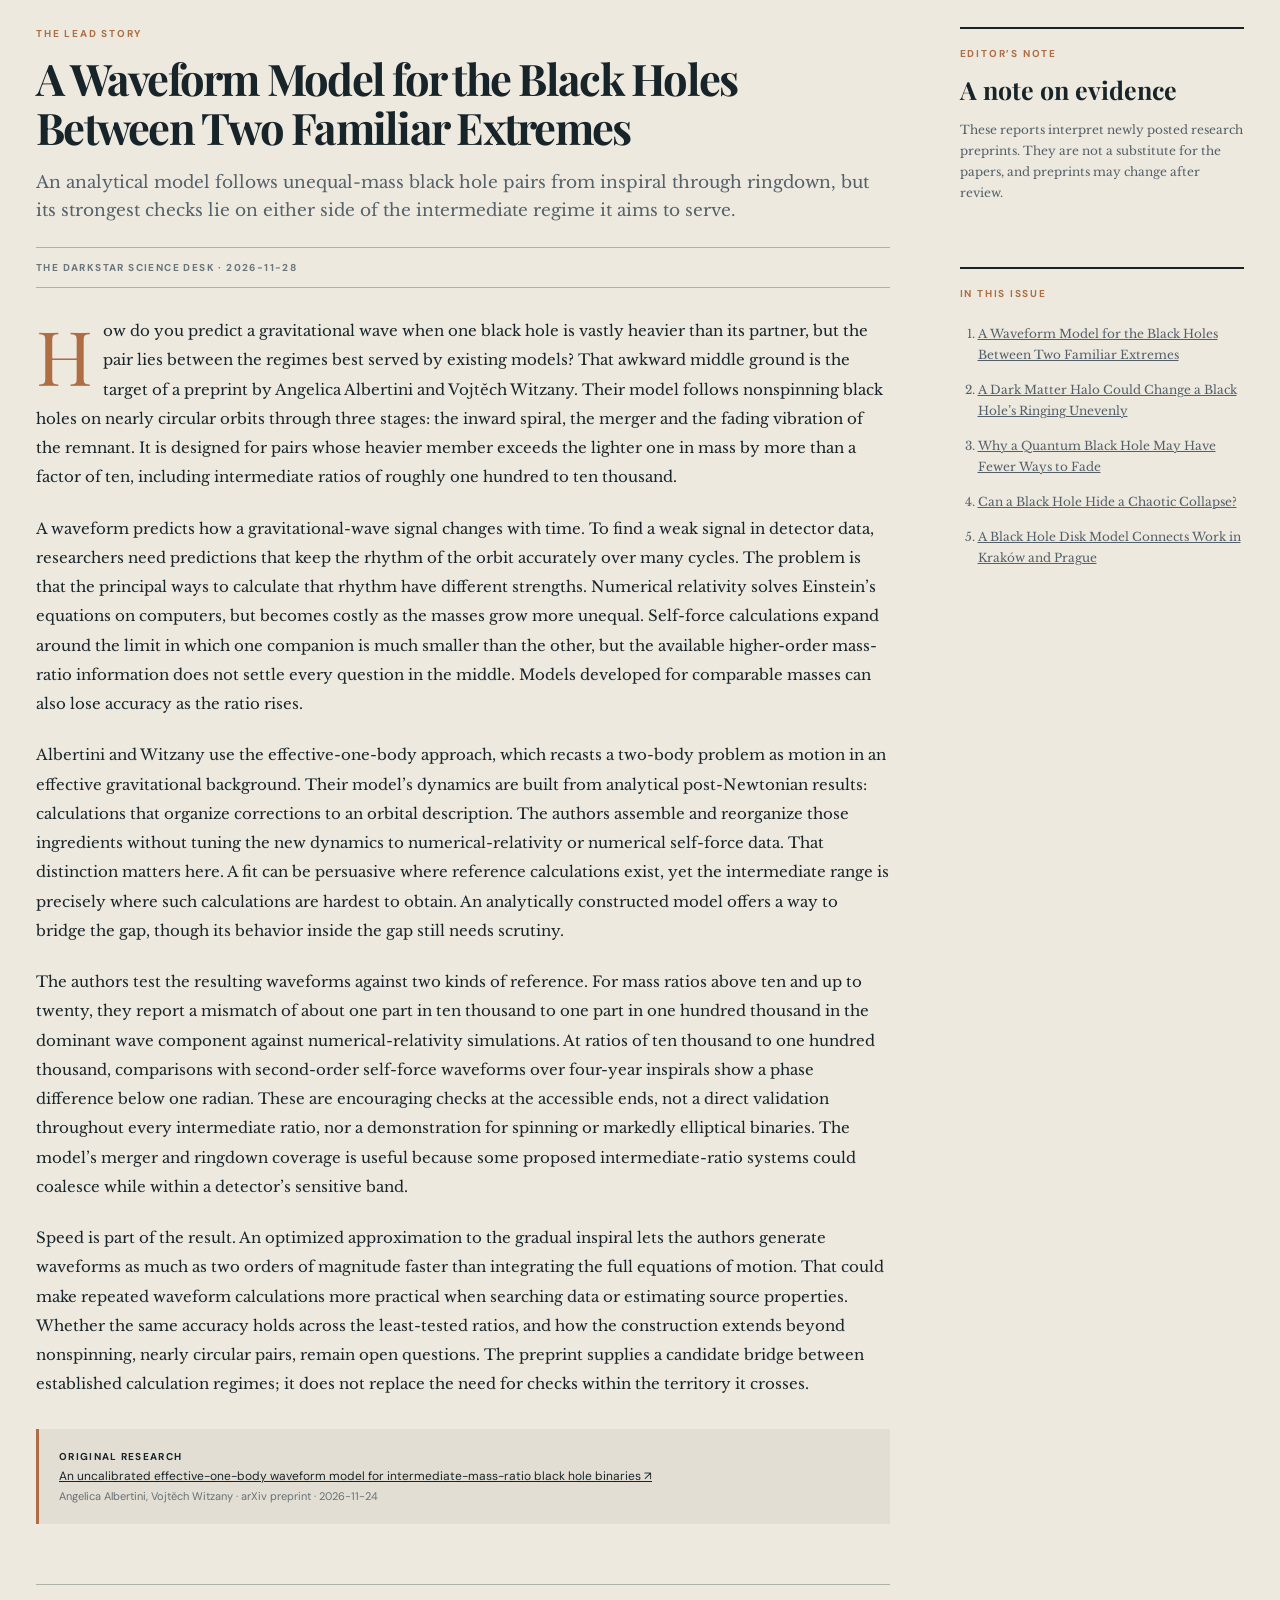
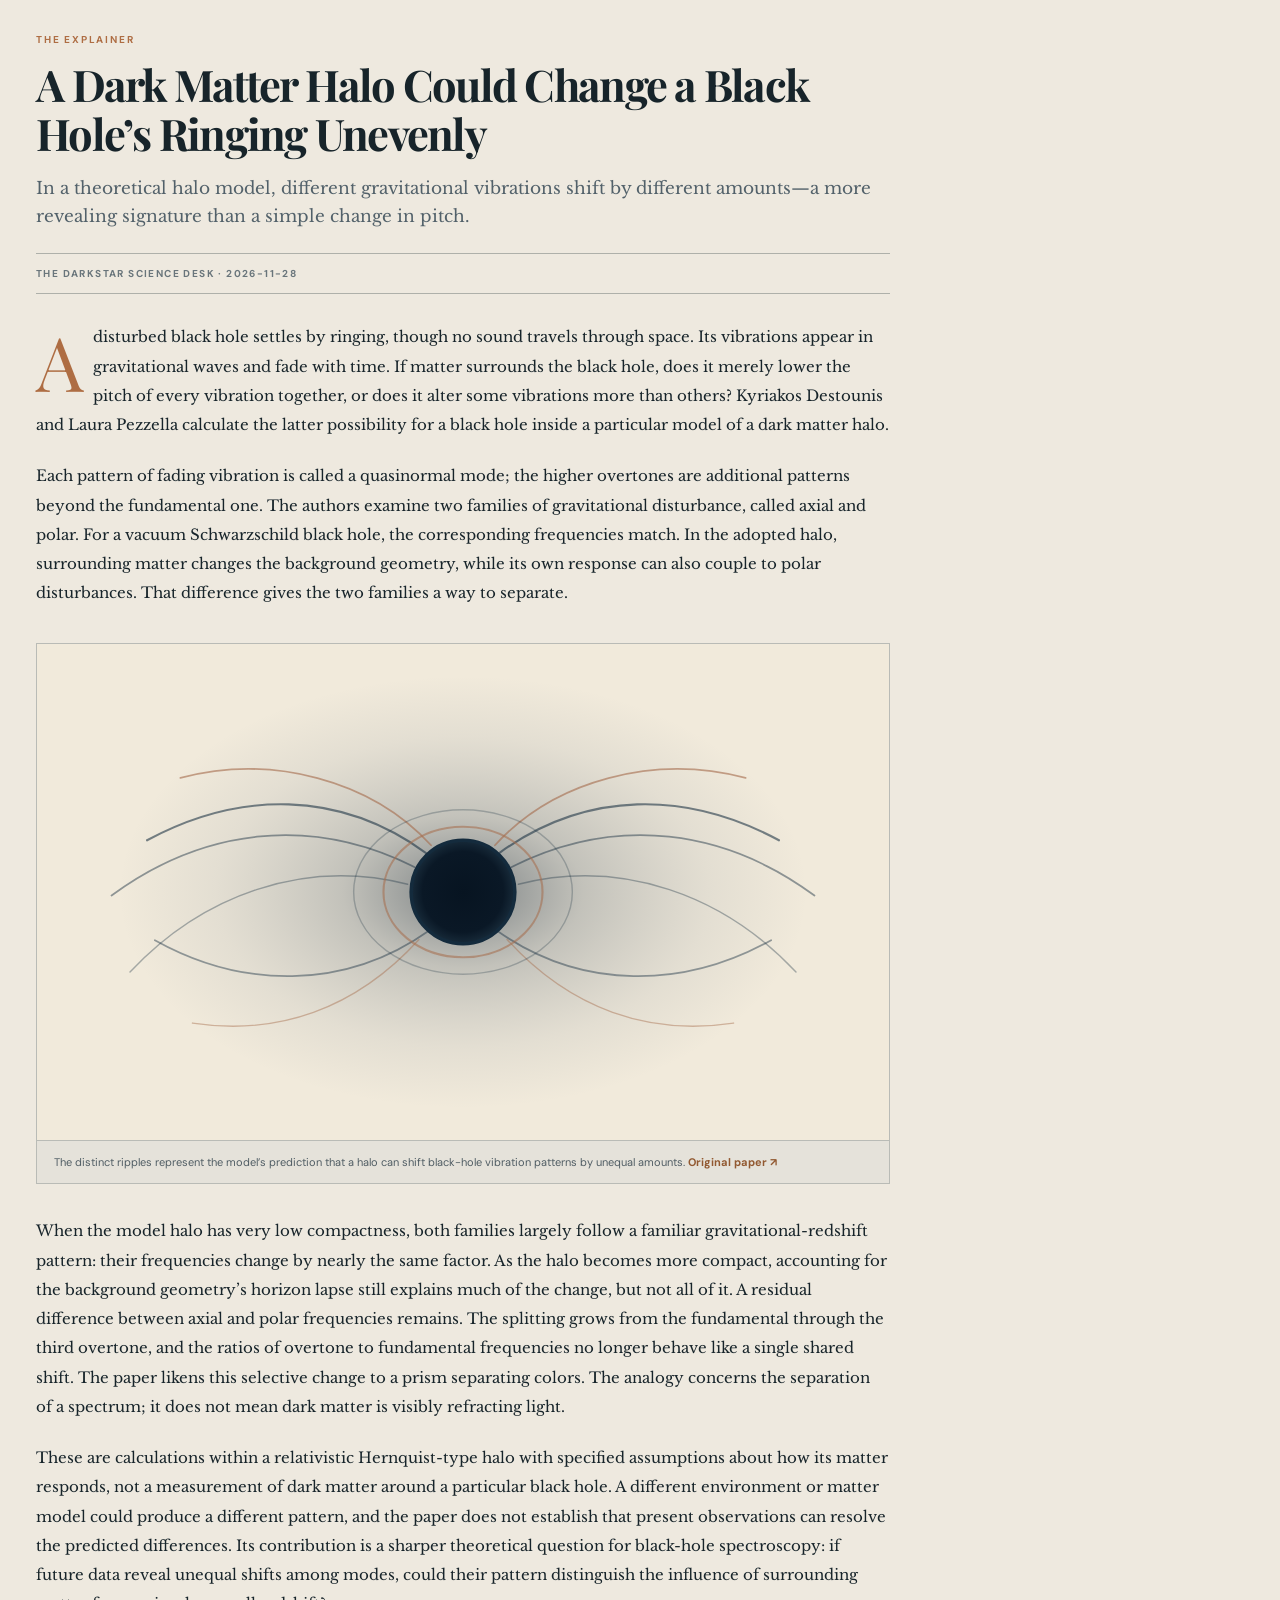
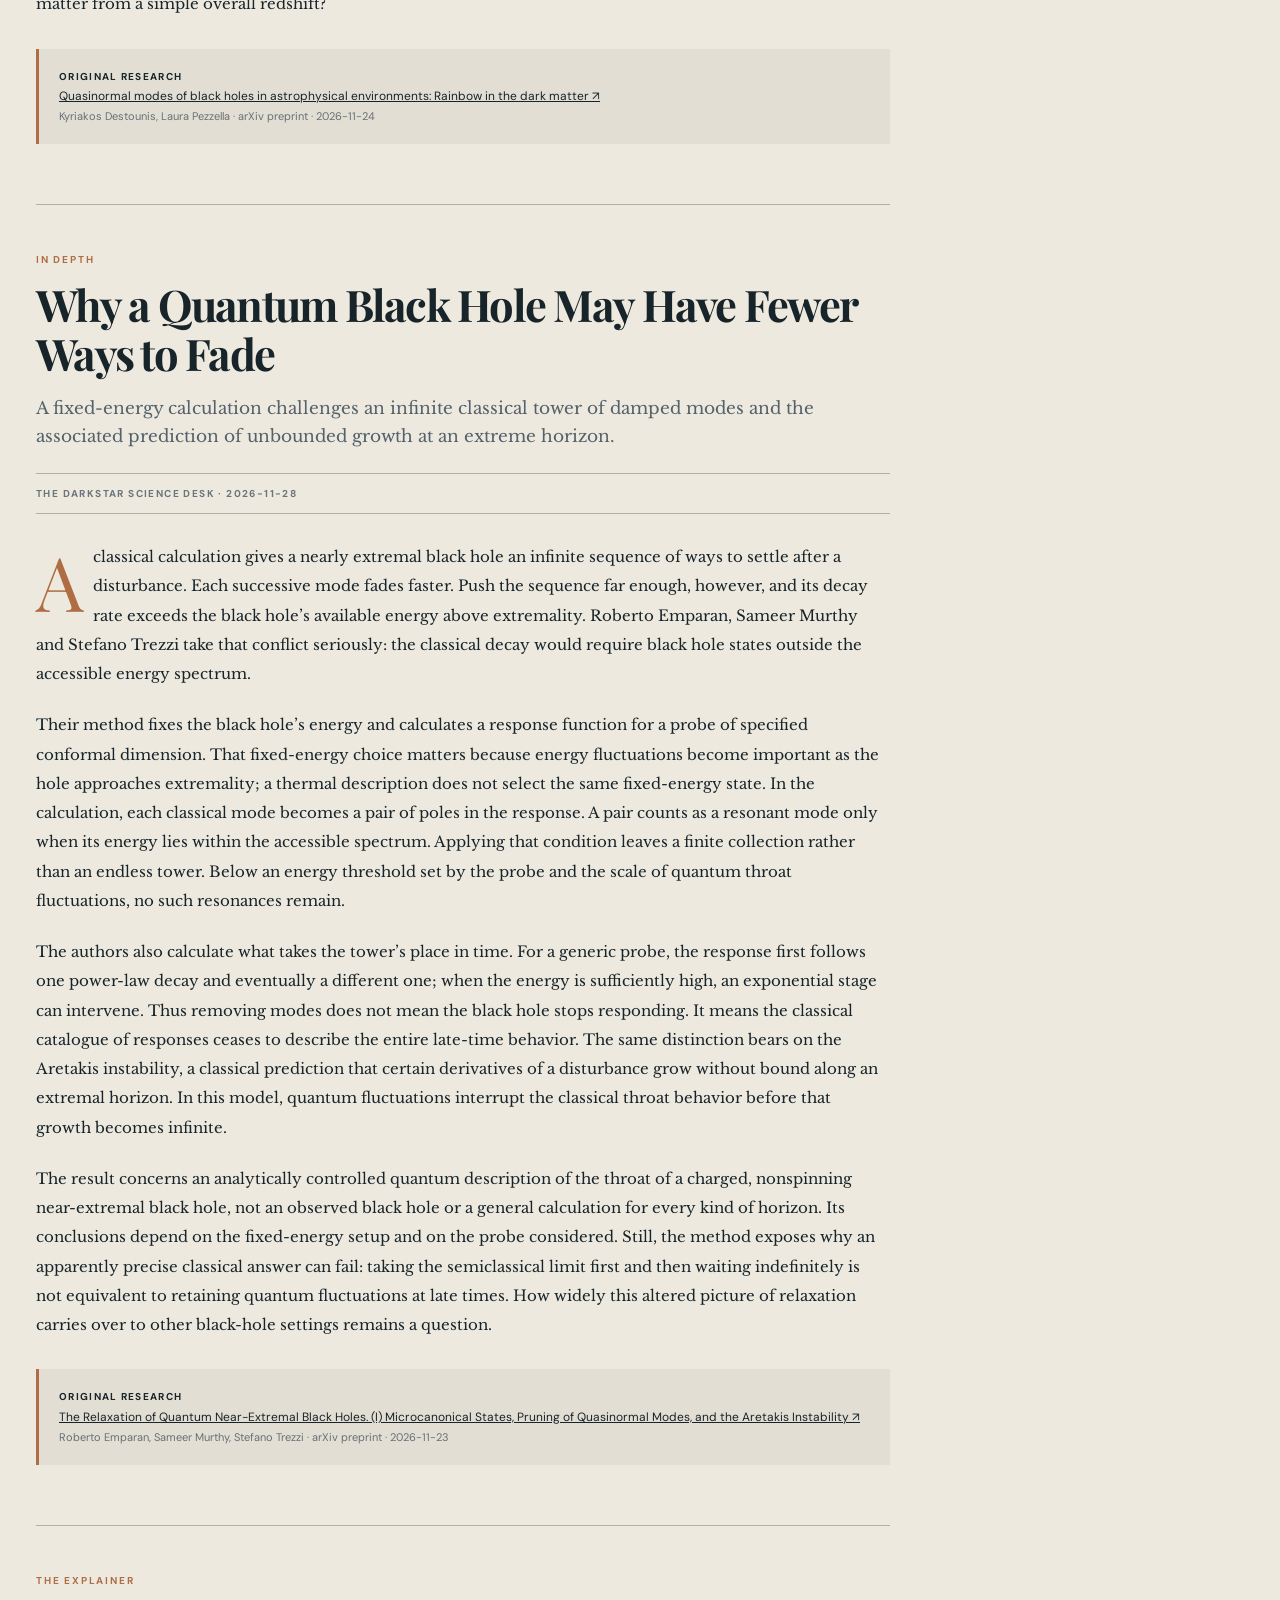
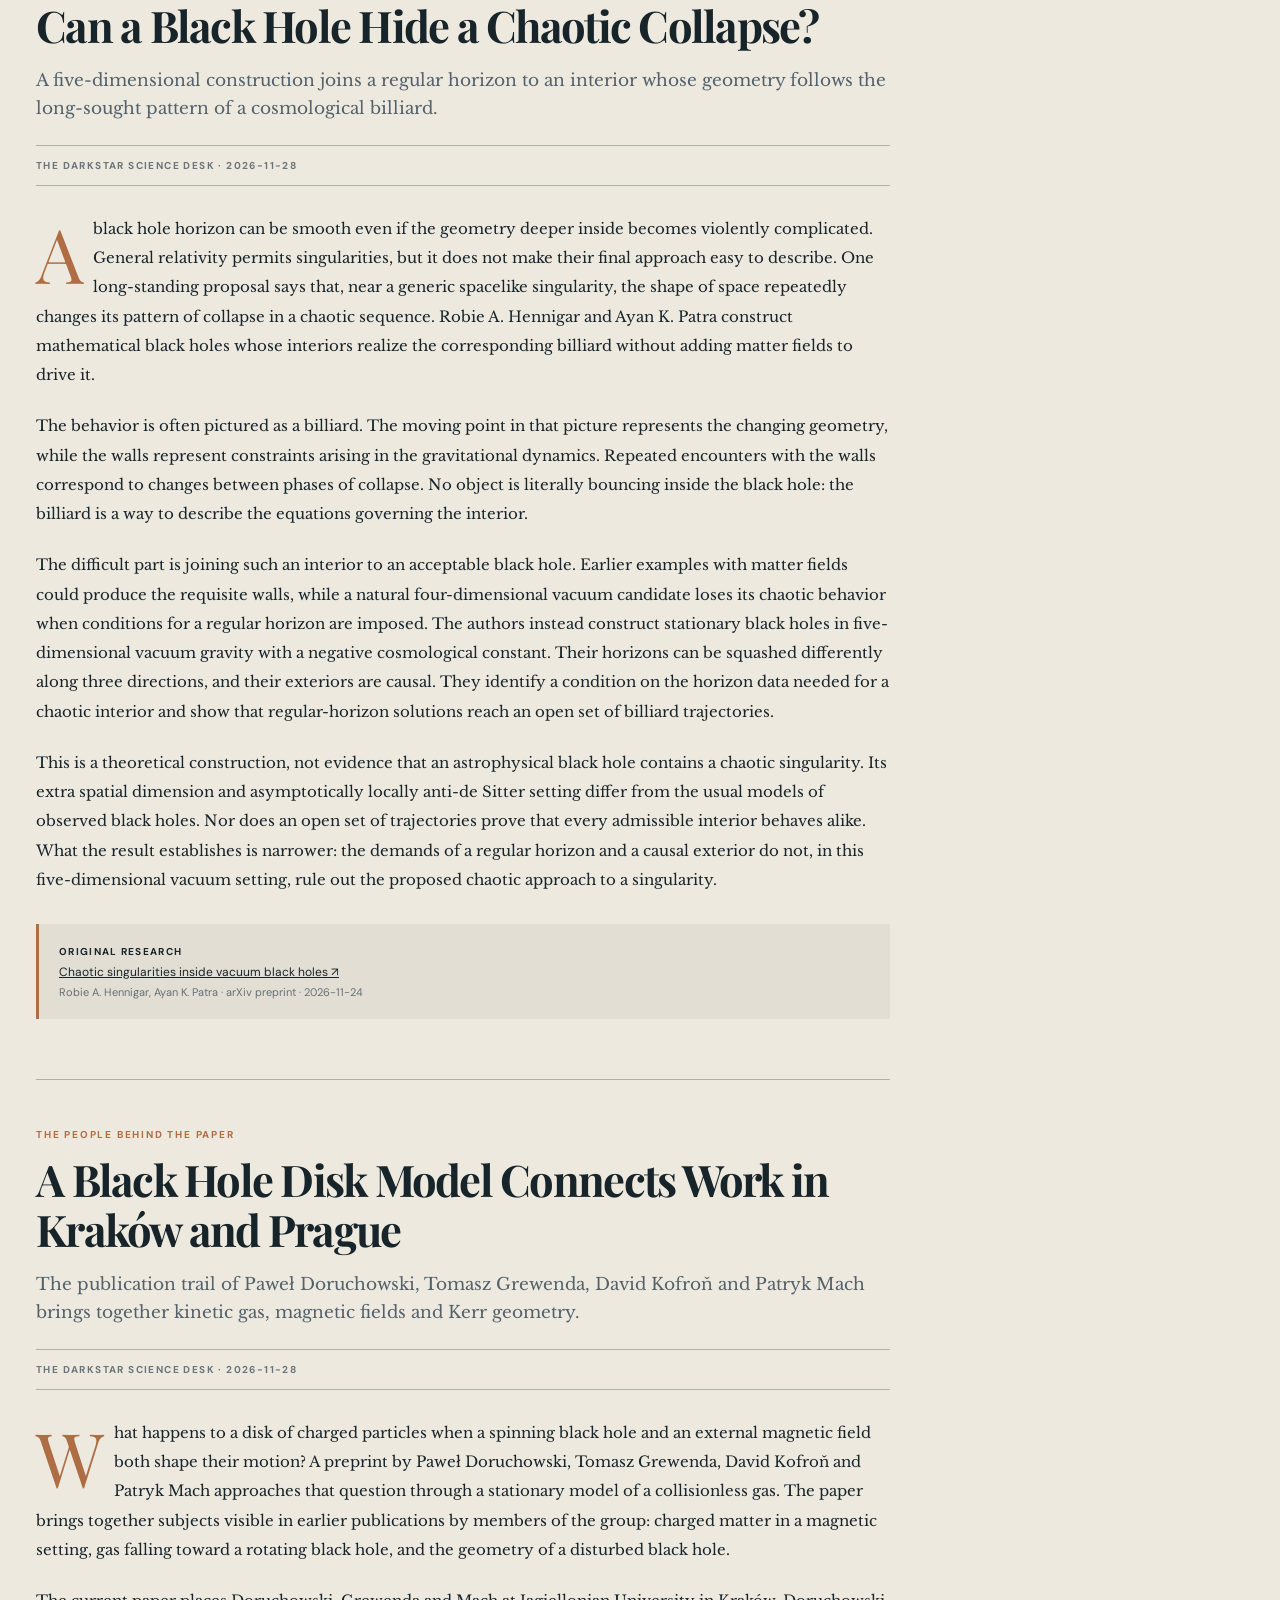
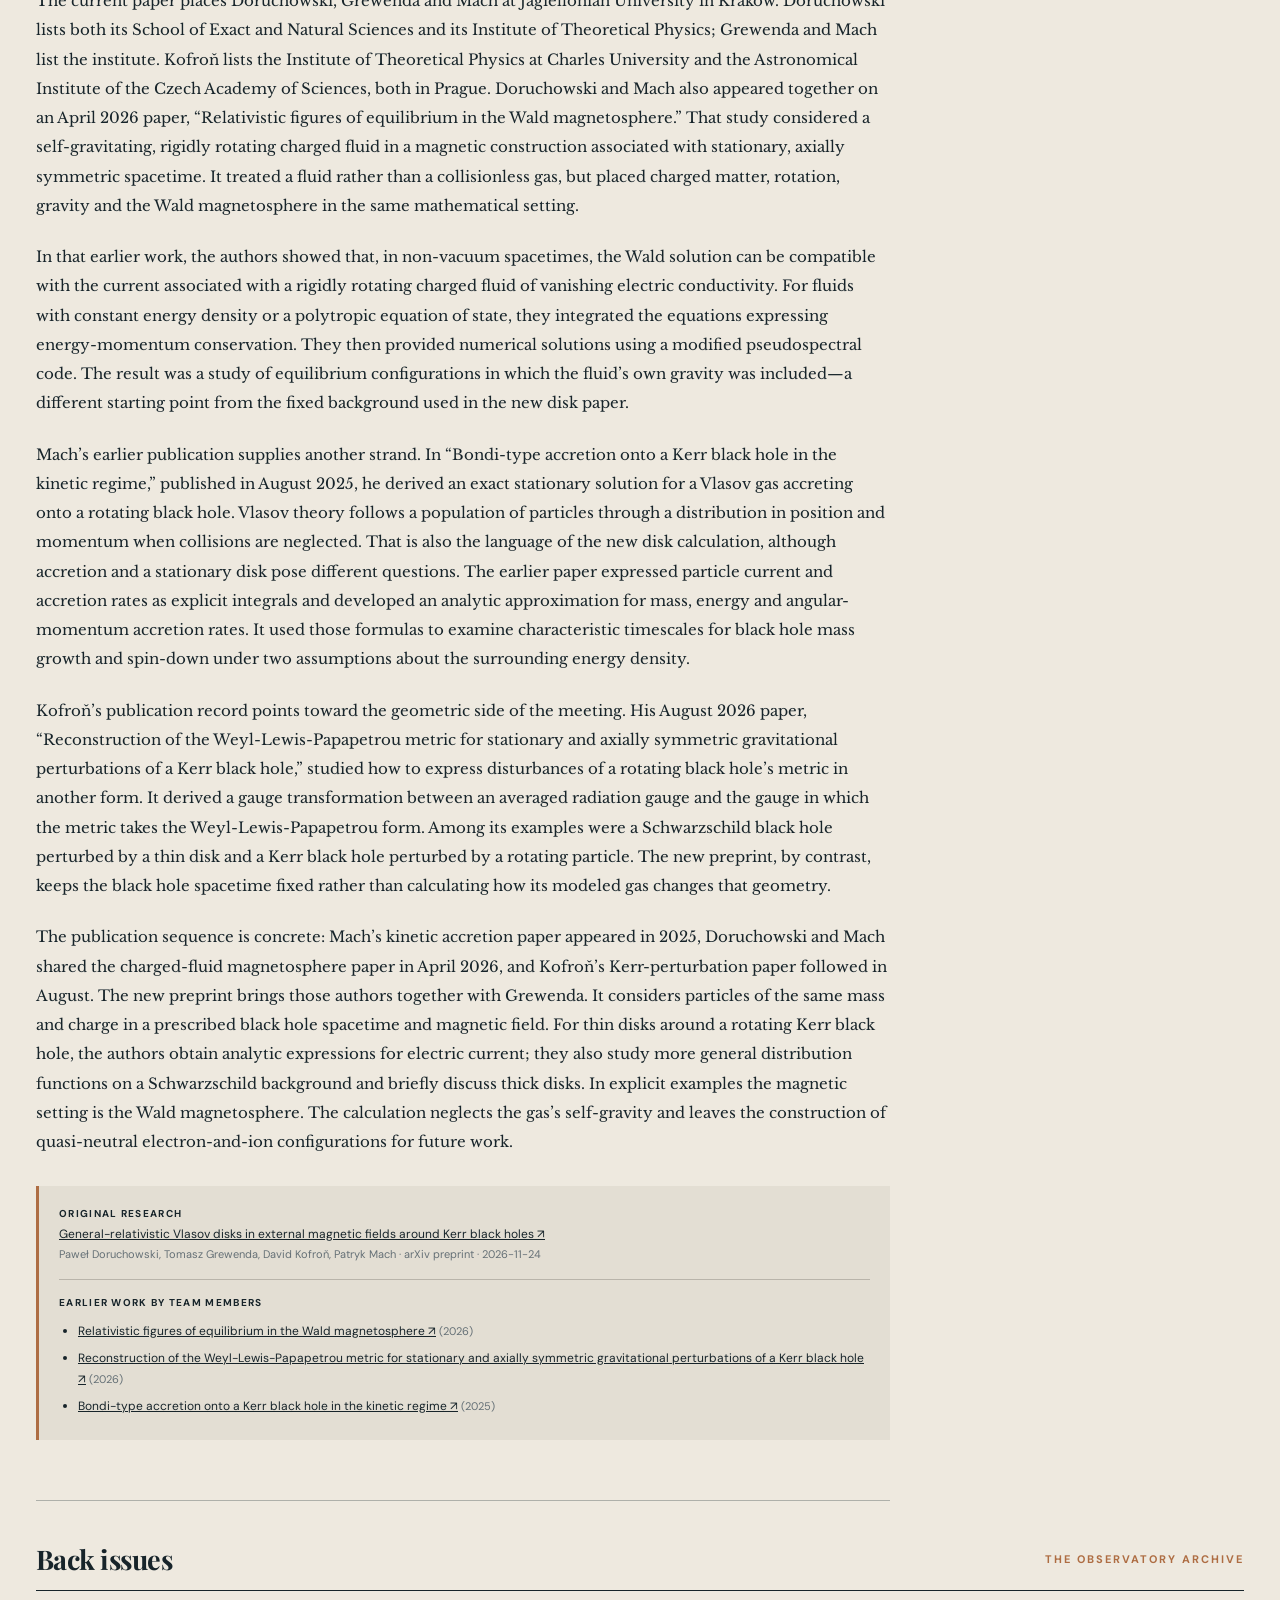
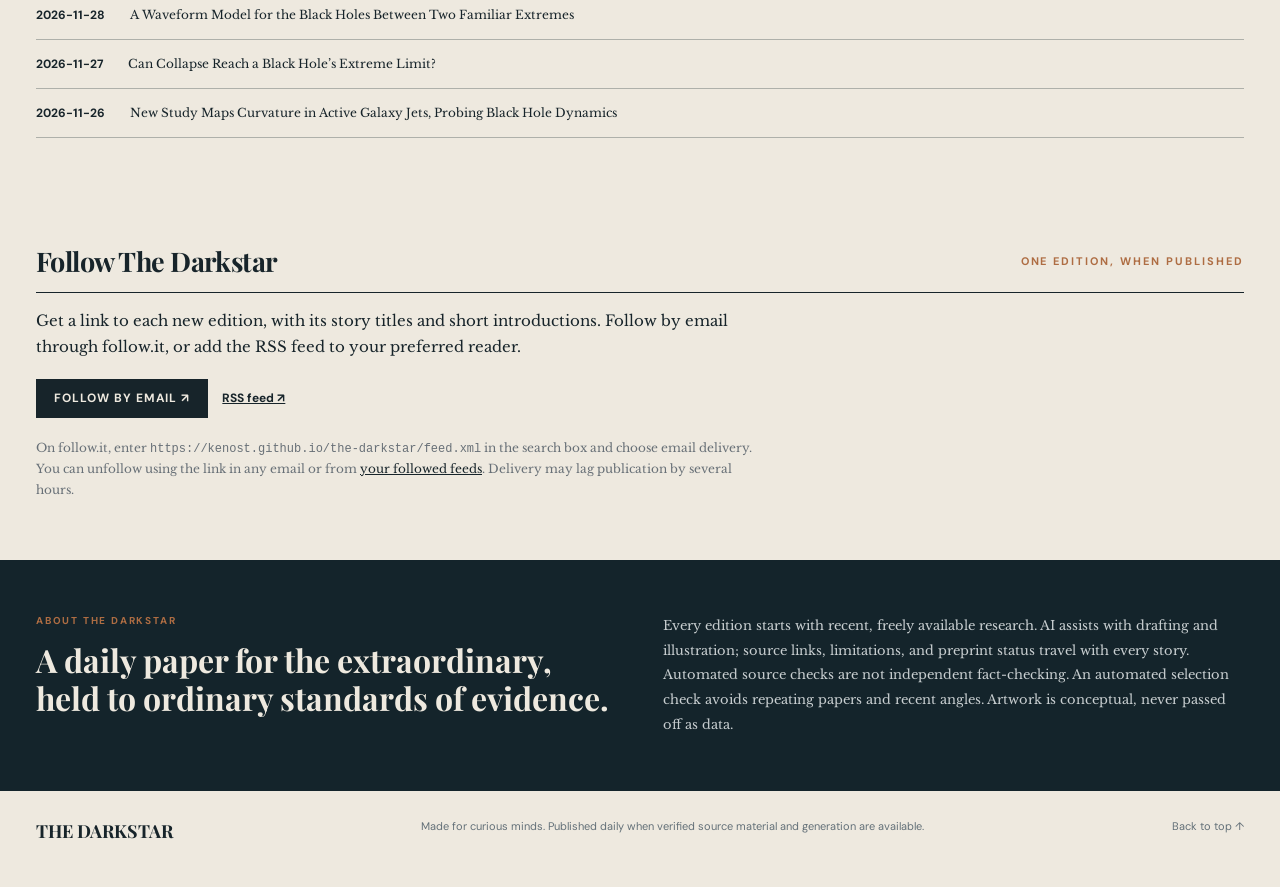
==== commit 01d283ed: "Publish 2026-11-28" ====
--- a/index.html
+++ b/index.html
@@ -8,6 +8,6 @@
 <div class="rule-title"><span>Inside this edition</span><span>ORIGINAL RESEARCH, MADE READABLE</span></div>
 <div class="article-layout"><div class="article-main"><article class="story" id="story-0"><div class="eyebrow">The lead story</div><h2>A Waveform Model for the Black Holes Between Two Familiar Extremes</h2><p class="deck">An analytical model follows unequal-mass black hole pairs from inspiral through ringdown, but its strongest checks lie on either side of the intermediate regime it aims to serve.</p><div class="byline">THE DARKSTAR SCIENCE DESK · 2026-11-28</div><div class="prose"><p>How do you predict a gravitational wave when one black hole is vastly heavier than its partner, but the pair lies between the regimes best served by existing models? That awkward middle ground is the target of a preprint by Angelica Albertini and Vojtěch Witzany. Their model follows nonspinning black holes on nearly circular orbits through three stages: the inward spiral, the merger and the fading vibration of the remnant. It is designed for pairs whose heavier member exceeds the lighter one in mass by more than a factor of ten, including intermediate ratios of roughly one hundred to ten thousand.</p><p>A waveform predicts how a gravitational-wave signal changes with time. To find a weak signal in detector data, researchers need predictions that keep the rhythm of the orbit accurately over many cycles. The problem is that the principal ways to calculate that rhythm have different strengths. Numerical relativity solves Einstein’s equations on computers, but becomes costly as the masses grow more unequal. Self-force calculations expand around the limit in which one companion is much smaller than the other, but the available higher-order mass-ratio information does not settle every question in the middle. Models developed for comparable masses can also lose accuracy as the ratio rises.</p><p>Albertini and Witzany use the effective-one-body approach, which recasts a two-body problem as motion in an effective gravitational background. Their model’s dynamics are built from analytical post-Newtonian results: calculations that organize corrections to an orbital description. The authors assemble and reorganize those ingredients without tuning the new dynamics to numerical-relativity or numerical self-force data. That distinction matters here. A fit can be persuasive where reference calculations exist, yet the intermediate range is precisely where such calculations are hardest to obtain. An analytically constructed model offers a way to bridge the gap, though its behavior inside the gap still needs scrutiny.</p><p>The authors test the resulting waveforms against two kinds of reference. For mass ratios above ten and up to twenty, they report a mismatch of about one part in ten thousand to one part in one hundred thousand in the dominant wave component against numerical-relativity simulations. At ratios of ten thousand to one hundred thousand, comparisons with second-order self-force waveforms over four-year inspirals show a phase difference below one radian. These are encouraging checks at the accessible ends, not a direct validation throughout every intermediate ratio, nor a demonstration for spinning or markedly elliptical binaries. The model’s merger and ringdown coverage is useful because some proposed intermediate-ratio systems could coalesce while within a detector’s sensitive band.</p><p>Speed is part of the result. An optimized approximation to the gradual inspiral lets the authors generate waveforms as much as two orders of magnitude faster than integrating the full equations of motion. That could make repeated waveform calculations more practical when searching data or estimating source properties. Whether the same accuracy holds across the least-tested ratios, and how the construction extends beyond nonspinning, nearly circular pairs, remain open questions. The preprint supplies a candidate bridge between established calculation regimes; it does not replace the need for checks within the territory it crosses.</p></div><div class="sourcebox"><strong>Original research</strong><br><a href="https://arxiv.org/html/2611.32840" target="_blank" rel="noopener noreferrer">An uncalibrated effective-one-body waveform model for intermediate-mass-ratio black hole binaries ↗</a><br><span>Angelica Albertini, Vojtěch Witzany · arXiv preprint · 2026-11-24</span></div></article><article class="story" id="story-1"><div class="eyebrow">The explainer</div><h2>A Dark Matter Halo Could Change a Black Hole’s Ringing Unevenly</h2><p class="deck">In a theoretical halo model, different gravitational vibrations shift by different amounts—a more revealing signature than a simple change in pitch.</p><div class="byline">THE DARKSTAR SCIENCE DESK · 2026-11-28</div><div class="prose"><p>A disturbed black hole settles by ringing, though no sound travels through space. Its vibrations appear in gravitational waves and fade with time. If matter surrounds the black hole, does it merely lower the pitch of every vibration together, or does it alter some vibrations more than others? Kyriakos Destounis and Laura Pezzella calculate the latter possibility for a black hole inside a particular model of a dark matter halo.</p><p>Each pattern of fading vibration is called a quasinormal mode; the higher overtones are additional patterns beyond the fundamental one. The authors examine two families of gravitational disturbance, called axial and polar. For a vacuum Schwarzschild black hole, the corresponding frequencies match. In the adopted halo, surrounding matter changes the background geometry, while its own response can also couple to polar disturbances. That difference gives the two families a way to separate.</p><figure class="research-visual"><a href="assets/2026-11-28-story-1.svg" target="_blank" rel="noopener noreferrer" aria-label="Open illustration at full size"><img loading="lazy" src="assets/2026-11-28-story-1.svg" alt="A black hole within a halo, surrounded by gravitational-wave ripples of differing spacing."></a><figcaption>The distinct ripples represent the model’s prediction that a halo can shift black-hole vibration patterns by unequal amounts. <a href="https://arxiv.org/html/2611.33295" target="_blank" rel="noopener noreferrer">Original paper ↗</a></figcaption></figure><p>When the model halo has very low compactness, both families largely follow a familiar gravitational-redshift pattern: their frequencies change by nearly the same factor. As the halo becomes more compact, accounting for the background geometry’s horizon lapse still explains much of the change, but not all of it. A residual difference between axial and polar frequencies remains. The splitting grows from the fundamental through the third overtone, and the ratios of overtone to fundamental frequencies no longer behave like a single shared shift. The paper likens this selective change to a prism separating colors. The analogy concerns the separation of a spectrum; it does not mean dark matter is visibly refracting light.</p><p>These are calculations within a relativistic Hernquist-type halo with specified assumptions about how its matter responds, not a measurement of dark matter around a particular black hole. A different environment or matter model could produce a different pattern, and the paper does not establish that present observations can resolve the predicted differences. Its contribution is a sharper theoretical question for black-hole spectroscopy: if future data reveal unequal shifts among modes, could their pattern distinguish the influence of surrounding matter from a simple overall redshift?</p></div><div class="sourcebox"><strong>Original research</strong><br><a href="https://arxiv.org/html/2611.33295" target="_blank" rel="noopener noreferrer">Quasinormal modes of black holes in astrophysical environments: Rainbow in the dark matter ↗</a><br><span>Kyriakos Destounis, Laura Pezzella · arXiv preprint · 2026-11-24</span></div></article><article class="story" id="story-2"><div class="eyebrow">In depth</div><h2>Why a Quantum Black Hole May Have Fewer Ways to Fade</h2><p class="deck">A fixed-energy calculation challenges an infinite classical tower of damped modes and the associated prediction of unbounded growth at an extreme horizon.</p><div class="byline">THE DARKSTAR SCIENCE DESK · 2026-11-28</div><div class="prose"><p>A classical calculation gives a nearly extremal black hole an infinite sequence of ways to settle after a disturbance. Each successive mode fades faster. Push the sequence far enough, however, and its decay rate exceeds the black hole’s available energy above extremality. Roberto Emparan, Sameer Murthy and Stefano Trezzi take that conflict seriously: the classical decay would require black hole states outside the accessible energy spectrum.</p><p>Their method fixes the black hole’s energy and calculates a response function for a probe of specified conformal dimension. That fixed-energy choice matters because energy fluctuations become important as the hole approaches extremality; a thermal description does not select the same fixed-energy state. In the calculation, each classical mode becomes a pair of poles in the response. A pair counts as a resonant mode only when its energy lies within the accessible spectrum. Applying that condition leaves a finite collection rather than an endless tower. Below an energy threshold set by the probe and the scale of quantum throat fluctuations, no such resonances remain.</p><p>The authors also calculate what takes the tower’s place in time. For a generic probe, the response first follows one power-law decay and eventually a different one; when the energy is sufficiently high, an exponential stage can intervene. Thus removing modes does not mean the black hole stops responding. It means the classical catalogue of responses ceases to describe the entire late-time behavior. The same distinction bears on the Aretakis instability, a classical prediction that certain derivatives of a disturbance grow without bound along an extremal horizon. In this model, quantum fluctuations interrupt the classical throat behavior before that growth becomes infinite.</p><p>The result concerns an analytically controlled quantum description of the throat of a charged, nonspinning near-extremal black hole, not an observed black hole or a general calculation for every kind of horizon. Its conclusions depend on the fixed-energy setup and on the probe considered. Still, the method exposes why an apparently precise classical answer can fail: taking the semiclassical limit first and then waiting indefinitely is not equivalent to retaining quantum fluctuations at late times. How widely this altered picture of relaxation carries over to other black-hole settings remains a question.</p></div><div class="sourcebox"><strong>Original research</strong><br><a href="https://arxiv.org/html/2611.31459" target="_blank" rel="noopener noreferrer">The Relaxation of Quantum Near-Extremal Black Holes. (I) Microcanonical States, Pruning of Quasinormal Modes, and the Aretakis Instability ↗</a><br><span>Roberto Emparan, Sameer Murthy, Stefano Trezzi · arXiv preprint · 2026-11-23</span></div></article><article class="story" id="story-3"><div class="eyebrow">The explainer</div><h2>Can a Black Hole Hide a Chaotic Collapse?</h2><p class="deck">A five-dimensional construction joins a regular horizon to an interior whose geometry follows the long-sought pattern of a cosmological billiard.</p><div class="byline">THE DARKSTAR SCIENCE DESK · 2026-11-28</div><div class="prose"><p>A black hole horizon can be smooth even if the geometry deeper inside becomes violently complicated. General relativity permits singularities, but it does not make their final approach easy to describe. One long-standing proposal says that, near a generic spacelike singularity, the shape of space repeatedly changes its pattern of collapse in a chaotic sequence. Robie A. Hennigar and Ayan K. Patra construct mathematical black holes whose interiors realize the corresponding billiard without adding matter fields to drive it.</p><p>The behavior is often pictured as a billiard. The moving point in that picture represents the changing geometry, while the walls represent constraints arising in the gravitational dynamics. Repeated encounters with the walls correspond to changes between phases of collapse. No object is literally bouncing inside the black hole: the billiard is a way to describe the equations governing the interior.</p><p>The difficult part is joining such an interior to an acceptable black hole. Earlier examples with matter fields could produce the requisite walls, while a natural four-dimensional vacuum candidate loses its chaotic behavior when conditions for a regular horizon are imposed. The authors instead construct stationary black holes in five-dimensional vacuum gravity with a negative cosmological constant. Their horizons can be squashed differently along three directions, and their exteriors are causal. They identify a condition on the horizon data needed for a chaotic interior and show that regular-horizon solutions reach an open set of billiard trajectories.</p><p>This is a theoretical construction, not evidence that an astrophysical black hole contains a chaotic singularity. Its extra spatial dimension and asymptotically locally anti-de Sitter setting differ from the usual models of observed black holes. Nor does an open set of trajectories prove that every admissible interior behaves alike. What the result establishes is narrower: the demands of a regular horizon and a causal exterior do not, in this five-dimensional vacuum setting, rule out the proposed chaotic approach to a singularity.</p></div><div class="sourcebox"><strong>Original research</strong><br><a href="https://arxiv.org/html/2611.33287" target="_blank" rel="noopener noreferrer">Chaotic singularities inside vacuum black holes ↗</a><br><span>Robie A. Hennigar, Ayan K. Patra · arXiv preprint · 2026-11-24</span></div></article><article class="story" id="story-4"><div class="eyebrow">The people behind the paper</div><h2>A Black Hole Disk Model Connects Work in Kraków and Prague</h2><p class="deck">The publication trail of Paweł Doruchowski, Tomasz Grewenda, David Kofroň and Patryk Mach brings together kinetic gas, magnetic fields and Kerr geometry.</p><div class="byline">THE DARKSTAR SCIENCE DESK · 2026-11-28</div><div class="prose"><p>What happens to a disk of charged particles when a spinning black hole and an external magnetic field both shape their motion? A preprint by Paweł Doruchowski, Tomasz Grewenda, David Kofroň and Patryk Mach approaches that question through a stationary model of a collisionless gas. The paper brings together subjects visible in earlier publications by members of the group: charged matter in a magnetic setting, gas falling toward a rotating black hole, and the geometry of a disturbed black hole.</p><p>The current paper places Doruchowski, Grewenda and Mach at Jagiellonian University in Kraków. Doruchowski lists both its School of Exact and Natural Sciences and its Institute of Theoretical Physics; Grewenda and Mach list the institute. Kofroň lists the Institute of Theoretical Physics at Charles University and the Astronomical Institute of the Czech Academy of Sciences, both in Prague. Doruchowski and Mach also appeared together on an April 2026 paper, “Relativistic figures of equilibrium in the Wald magnetosphere.” That study considered a self-gravitating, rigidly rotating charged fluid in a magnetic construction associated with stationary, axially symmetric spacetime. It treated a fluid rather than a collisionless gas, but placed charged matter, rotation, gravity and the Wald magnetosphere in the same mathematical setting.</p><p>In that earlier work, the authors showed that, in non-vacuum spacetimes, the Wald solution can be compatible with the current associated with a rigidly rotating charged fluid of vanishing electric conductivity. For fluids with constant energy density or a polytropic equation of state, they integrated the equations expressing energy-momentum conservation. They then provided numerical solutions using a modified pseudospectral code. The result was a study of equilibrium configurations in which the fluid’s own gravity was included—a different starting point from the fixed background used in the new disk paper.</p><p>Mach’s earlier publication supplies another strand. In “Bondi-type accretion onto a Kerr black hole in the kinetic regime,” published in August 2025, he derived an exact stationary solution for a Vlasov gas accreting onto a rotating black hole. Vlasov theory follows a population of particles through a distribution in position and momentum when collisions are neglected. That is also the language of the new disk calculation, although accretion and a stationary disk pose different questions. The earlier paper expressed particle current and accretion rates as explicit integrals and developed an analytic approximation for mass, energy and angular-momentum accretion rates. It used those formulas to examine characteristic timescales for black hole mass growth and spin-down under two assumptions about the surrounding energy density.</p><p>Kofroň’s publication record points toward the geometric side of the meeting. His August 2026 paper, “Reconstruction of the Weyl-Lewis-Papapetrou metric for stationary and axially symmetric gravitational perturbations of a Kerr black hole,” studied how to express disturbances of a rotating black hole’s metric in another form. It derived a gauge transformation between an averaged radiation gauge and the gauge in which the metric takes the Weyl-Lewis-Papapetrou form. Among its examples were a Schwarzschild black hole perturbed by a thin disk and a Kerr black hole perturbed by a rotating particle. The new preprint, by contrast, keeps the black hole spacetime fixed rather than calculating how its modeled gas changes that geometry.</p><p>The publication sequence is concrete: Mach’s kinetic accretion paper appeared in 2025, Doruchowski and Mach shared the charged-fluid magnetosphere paper in April 2026, and Kofroň’s Kerr-perturbation paper followed in August. The new preprint brings those authors together with Grewenda. It considers particles of the same mass and charge in a prescribed black hole spacetime and magnetic field. For thin disks around a rotating Kerr black hole, the authors obtain analytic expressions for electric current; they also study more general distribution functions on a Schwarzschild background and briefly discuss thick disks. In explicit examples the magnetic setting is the Wald magnetosphere. The calculation neglects the gas’s self-gravity and leaves the construction of quasi-neutral electron-and-ion configurations for future work.</p></div><div class="sourcebox"><strong>Original research</strong><br><a href="https://arxiv.org/html/2611.33053" target="_blank" rel="noopener noreferrer">General-relativistic Vlasov disks in external magnetic fields around Kerr black holes ↗</a><br><span>Paweł Doruchowski, Tomasz Grewenda, David Kofroň, Patryk Mach · arXiv preprint · 2026-11-24</span><div class="earlier-research"><strong>Earlier work by team members</strong><ul><li><a href="https://arxiv.org/html/2604.09912" target="_blank" rel="noopener noreferrer">Relativistic figures of equilibrium in the Wald magnetosphere ↗</a> <span>(2026)</span></li><li><a href="https://arxiv.org/html/2608.24096" target="_blank" rel="noopener noreferrer">Reconstruction of the Weyl-Lewis-Papapetrou metric for stationary and axially symmetric gravitational perturbations of a Kerr black hole ↗</a> <span>(2026)</span></li><li><a href="https://arxiv.org/html/2508.20189" target="_blank" rel="noopener noreferrer">Bondi-type accretion onto a Kerr black hole in the kinetic regime ↗</a> <span>(2025)</span></li></ul></div></div></article></div><aside><div class="aside-box"><div class="eyebrow">EDITOR’S NOTE</div><h3>A note on evidence</h3><p>These reports interpret newly posted research preprints. They are not a substitute for the papers, and preprints may change after review.</p></div><div class="aside-box"><div class="eyebrow">IN THIS ISSUE</div><ol><li><a href="#story-0">A Waveform Model for the Black Holes Between Two Familiar Extremes</a></li><li><a href="#story-1">A Dark Matter Halo Could Change a Black Hole’s Ringing Unevenly</a></li><li><a href="#story-2">Why a Quantum Black Hole May Have Fewer Ways to Fade</a></li><li><a href="#story-3">Can a Black Hole Hide a Chaotic Collapse?</a></li><li><a href="#story-4">A Black Hole Disk Model Connects Work in Kraków and Prague</a></li></ol></div></aside></div>
 <section class="archive" id="archive"><div class="rule-title"><span>Back issues</span><span>THE OBSERVATORY ARCHIVE</span></div><ul><li><a href="issues/2026-11-28/">2026-11-28 <span>A Waveform Model for the Black Holes Between Two Familiar Extremes</span></a></li><li><a href="issues/2026-11-27/">2026-11-27 <span>Can Collapse Reach a Black Hole’s Extreme Limit?</span></a></li><li><a href="issues/2026-11-26/">2026-11-26 <span>New Study Maps Curvature in Active Galaxy Jets, Probing Black Hole Dynamics</span></a></li></ul></section>
-<section class="follow" id="follow"><div class="rule-title"><span>Follow The Darkstar</span><span>ONE EDITION, WHEN PUBLISHED</span></div><p>Get a link to each new edition, with its story titles and short introductions. Follow by email through follow.it, or add the RSS feed to your preferred reader.</p><div class="follow-actions"><a class="follow-button" href="https://follow.it/feeds?enter-website=https://kenost.github.io/the-darkstar/" target="_blank" rel="noopener noreferrer">Follow by email ↗</a><a class="feed-link" href="feed.xml">RSS feed ↗</a></div><p class="follow-note">On follow.it, choose email delivery. You can unfollow using the link in any email or from <a href="https://follow.it/followed-feeds" target="_blank" rel="noopener noreferrer">your followed feeds</a>. Delivery may lag publication by several hours.</p></section>
+<section class="follow" id="follow"><div class="rule-title"><span>Follow The Darkstar</span><span>ONE EDITION, WHEN PUBLISHED</span></div><p>Get a link to each new edition, with its story titles and short introductions. Follow by email through follow.it, or add the RSS feed to your preferred reader.</p><div class="follow-actions"><a class="follow-button" href="https://follow.it/feeds?enter-website=https://kenost.github.io/the-darkstar/" target="_blank" rel="noopener noreferrer">Follow by email ↗</a><a class="feed-link" href="feed.xml">RSS feed ↗</a></div><p class="follow-note">On follow.it, enter <code>https://kenost.github.io/the-darkstar/feed.xml</code> in the search box and choose email delivery. You can unfollow using the link in any email or from <a href="https://follow.it/followed-feeds" target="_blank" rel="noopener noreferrer">your followed feeds</a>. Delivery may lag publication by several hours.</p></section>
 <section class="about" id="about"><div><div class="eyebrow">ABOUT THE DARKSTAR</div><h2>A daily paper for the extraordinary, held to ordinary standards of evidence.</h2></div><p>Every edition starts with recent, freely available research. AI assists with drafting and illustration; source links, limitations, and preprint status travel with every story. Automated source checks are not independent fact-checking. An automated selection check avoids repeating papers and recent angles. Artwork is conceptual, never passed off as data.</p></section></main>
 <footer><strong>THE DARKSTAR</strong><span>Made for curious minds. Published daily when verified source material and generation are available.</span><a href="#today">Back to top ↑</a></footer></body></html>
--- a/style.css
+++ b/style.css
@@ -18,3 +18,4 @@
 html[data-theme="dark"] .team-photo a,html[data-theme="dark"] .research-visual figcaption a{color:var(--accent)}
 html[data-theme="dark"] .about{background:#080e12}
 .follow{padding:10px 0 48px;scroll-margin-top:20px}.follow>p{max-width:720px;font-size:15px;line-height:1.7}.follow-actions{display:flex;gap:14px;align-items:center;flex-wrap:wrap;margin:20px 0}.follow-button{display:inline-block;background:var(--ink);color:var(--paper);padding:12px 18px;font:700 12px/1.2 'DM Sans',Arial,sans-serif;letter-spacing:.08em;text-transform:uppercase;text-decoration:none}.follow-button:hover,.follow-button:focus-visible{background:var(--accent);color:#111}.feed-link{font:700 12px/1.2 'DM Sans',Arial,sans-serif;color:var(--ink)}.follow .follow-note{font-size:12px;color:var(--muted)}.follow-note a{color:var(--ink)}@media(max-width:600px){.follow>p{font-size:16px}.follow .follow-note{font-size:13px}}
+.follow-note code{overflow-wrap:anywhere;user-select:all}
